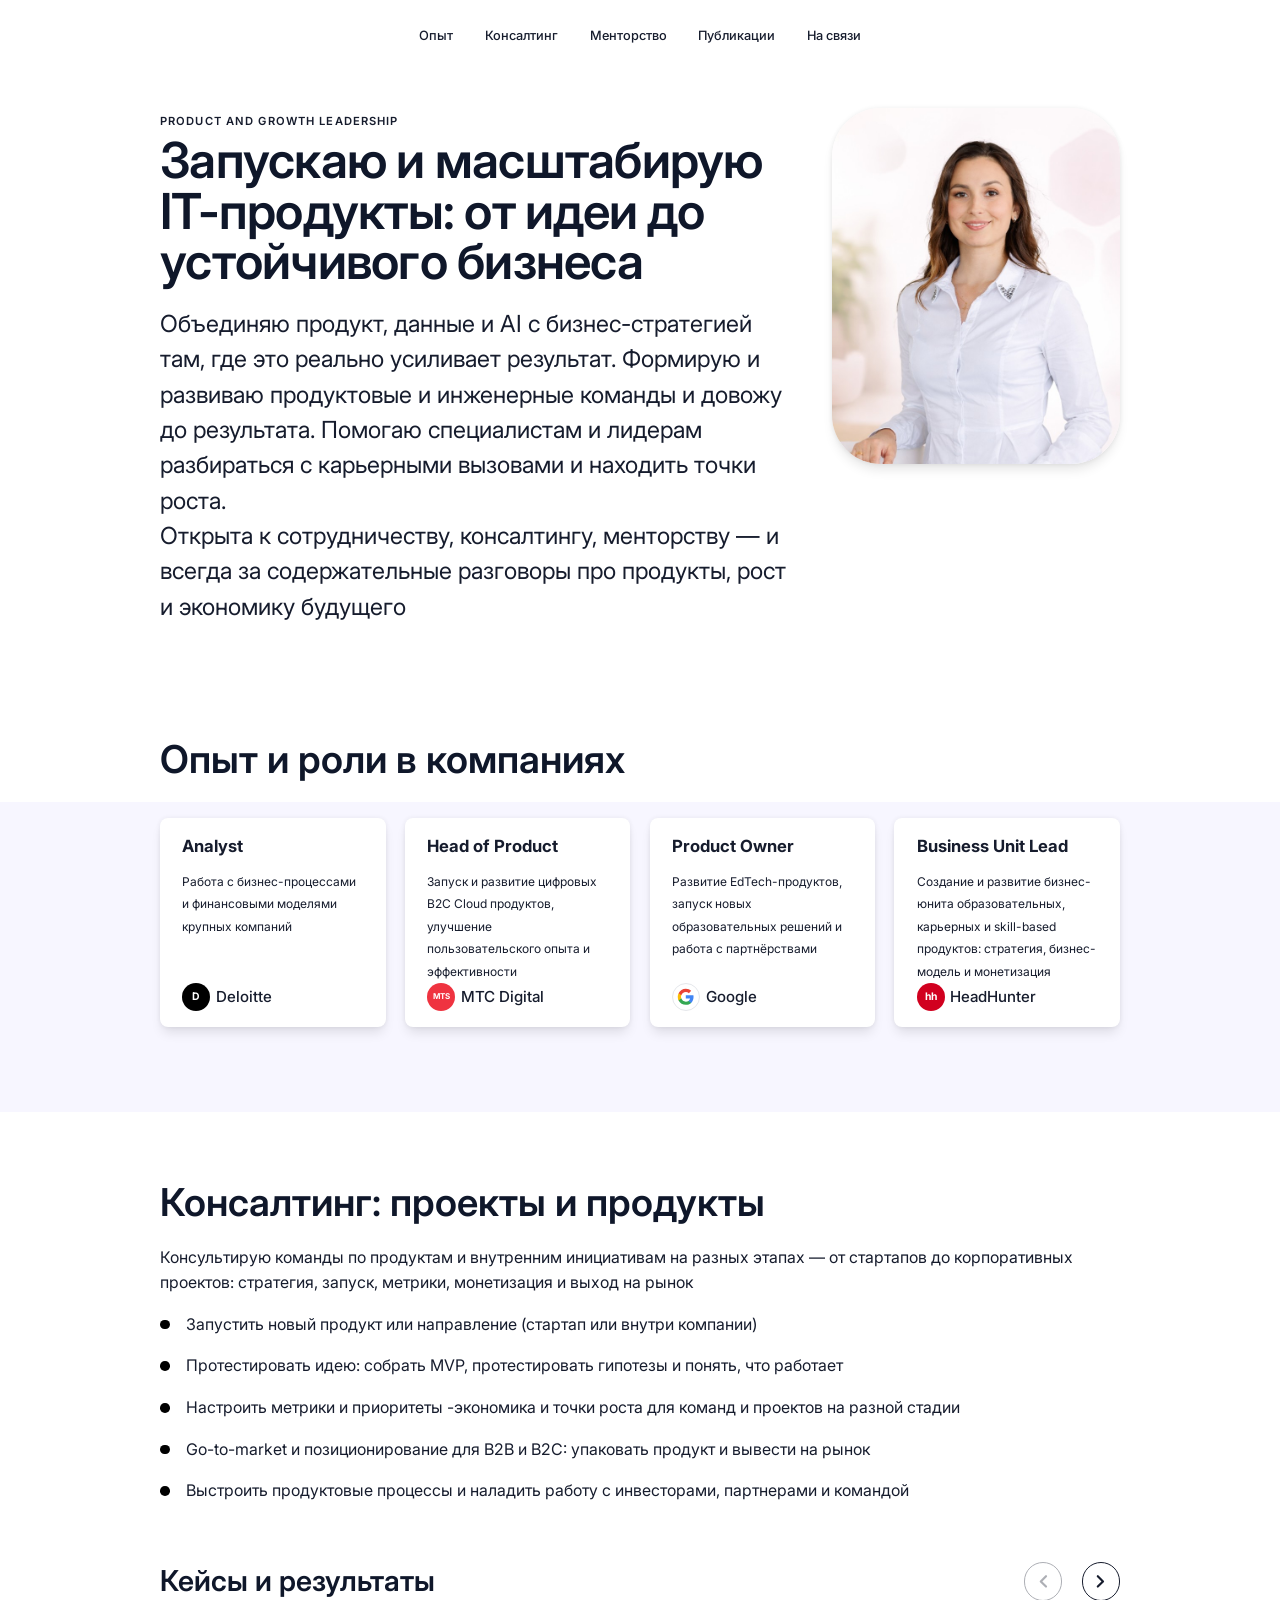
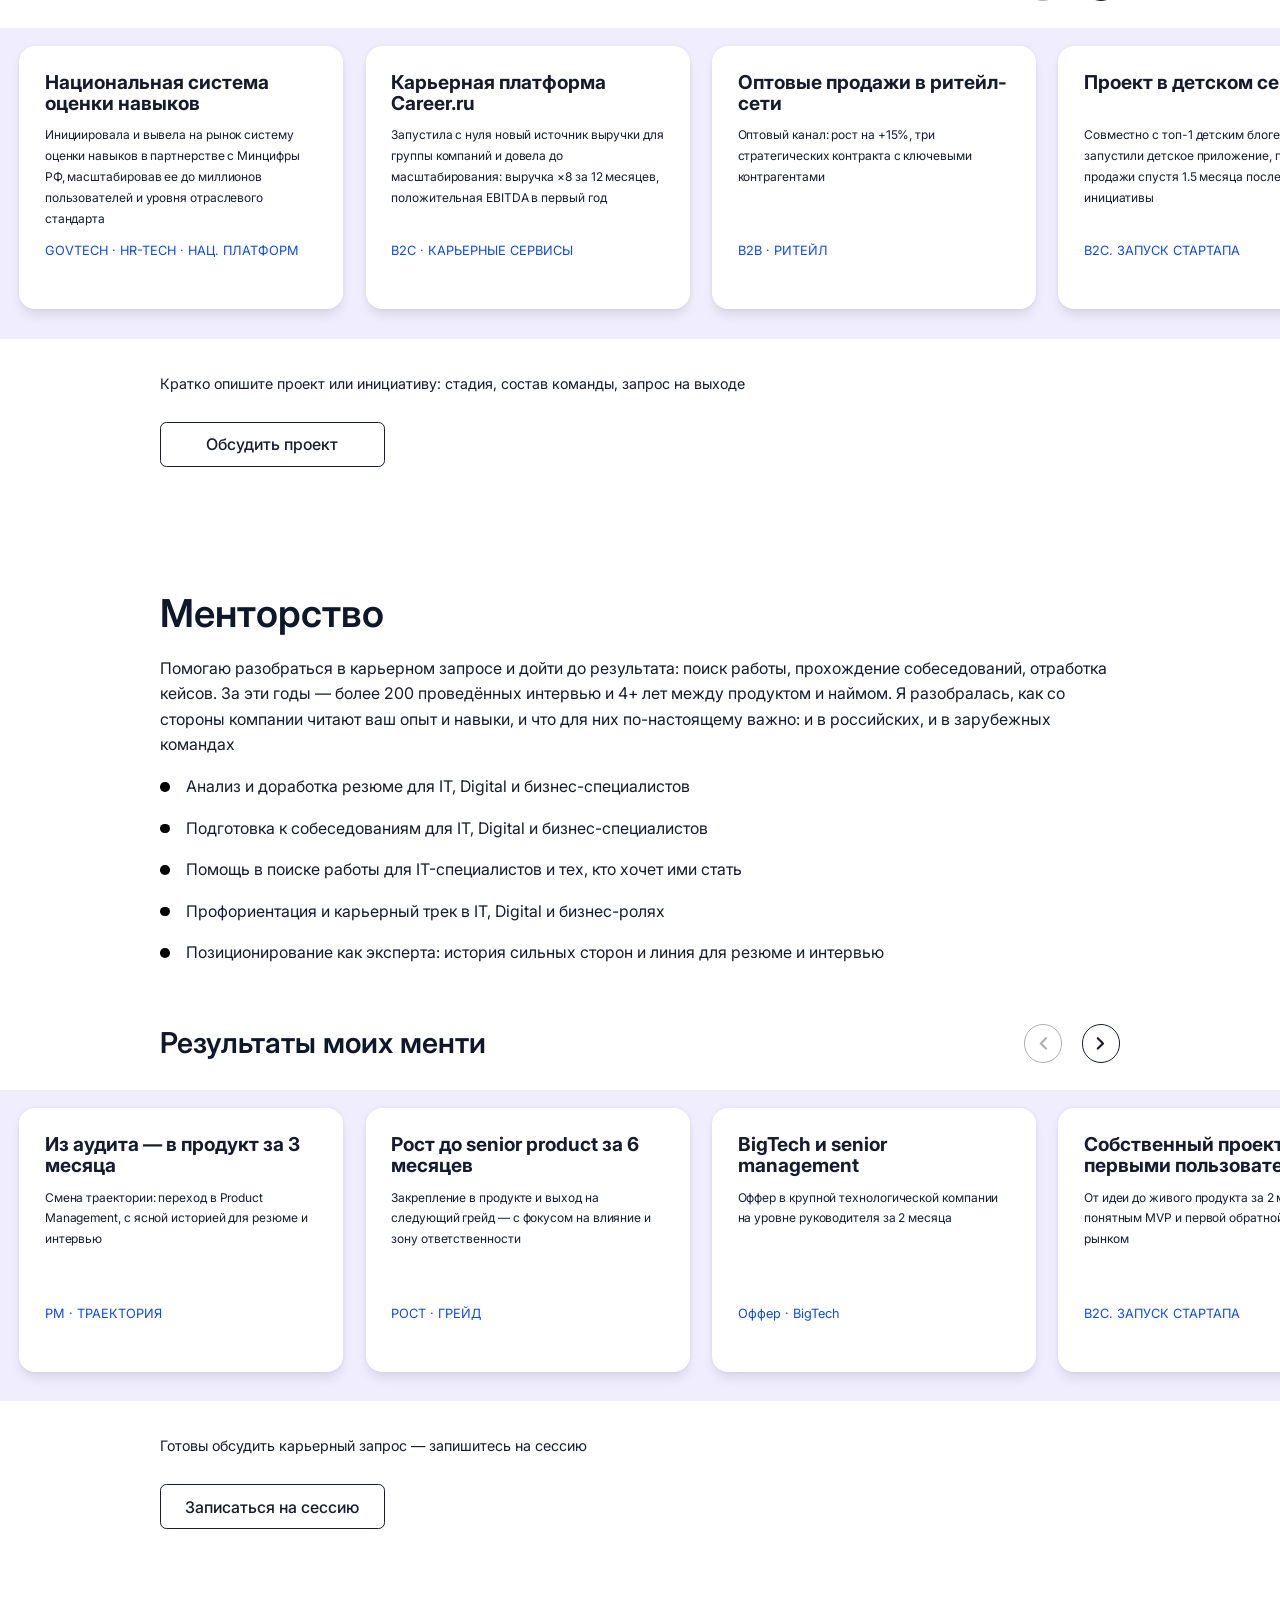
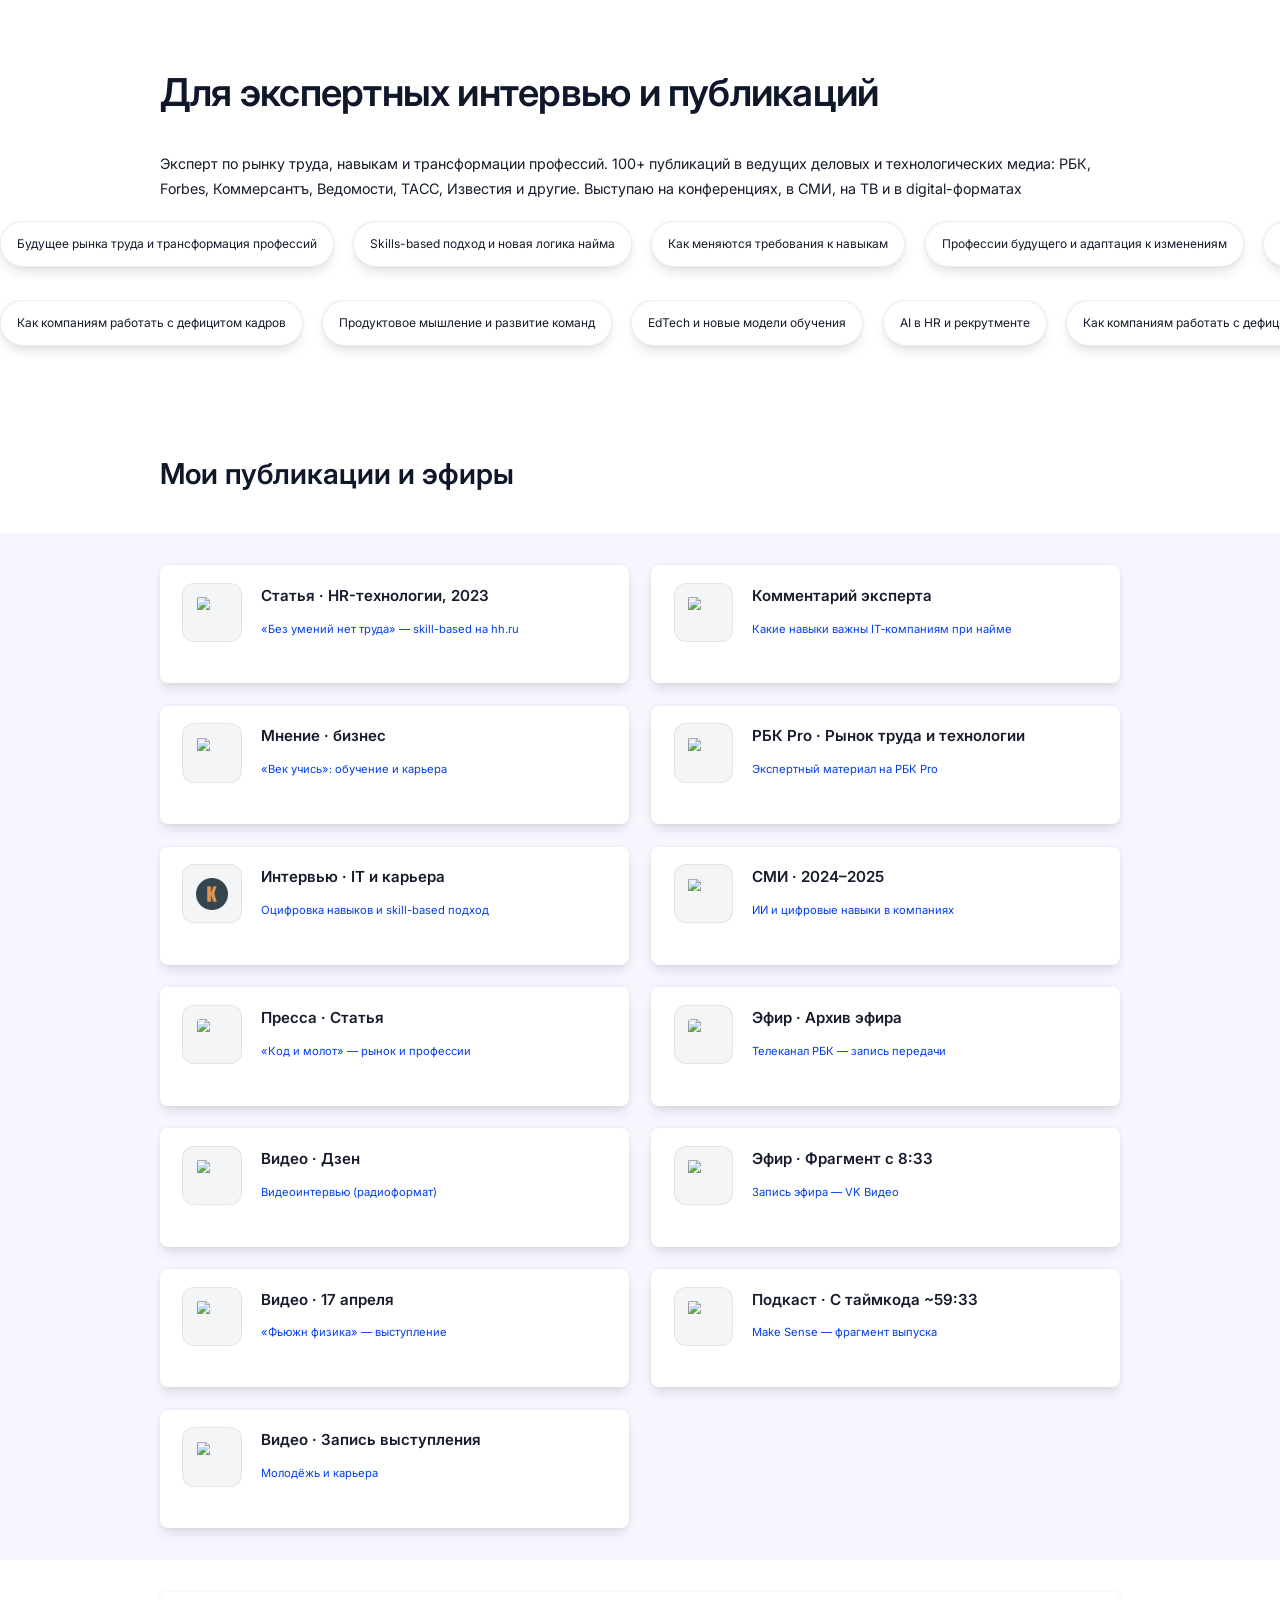
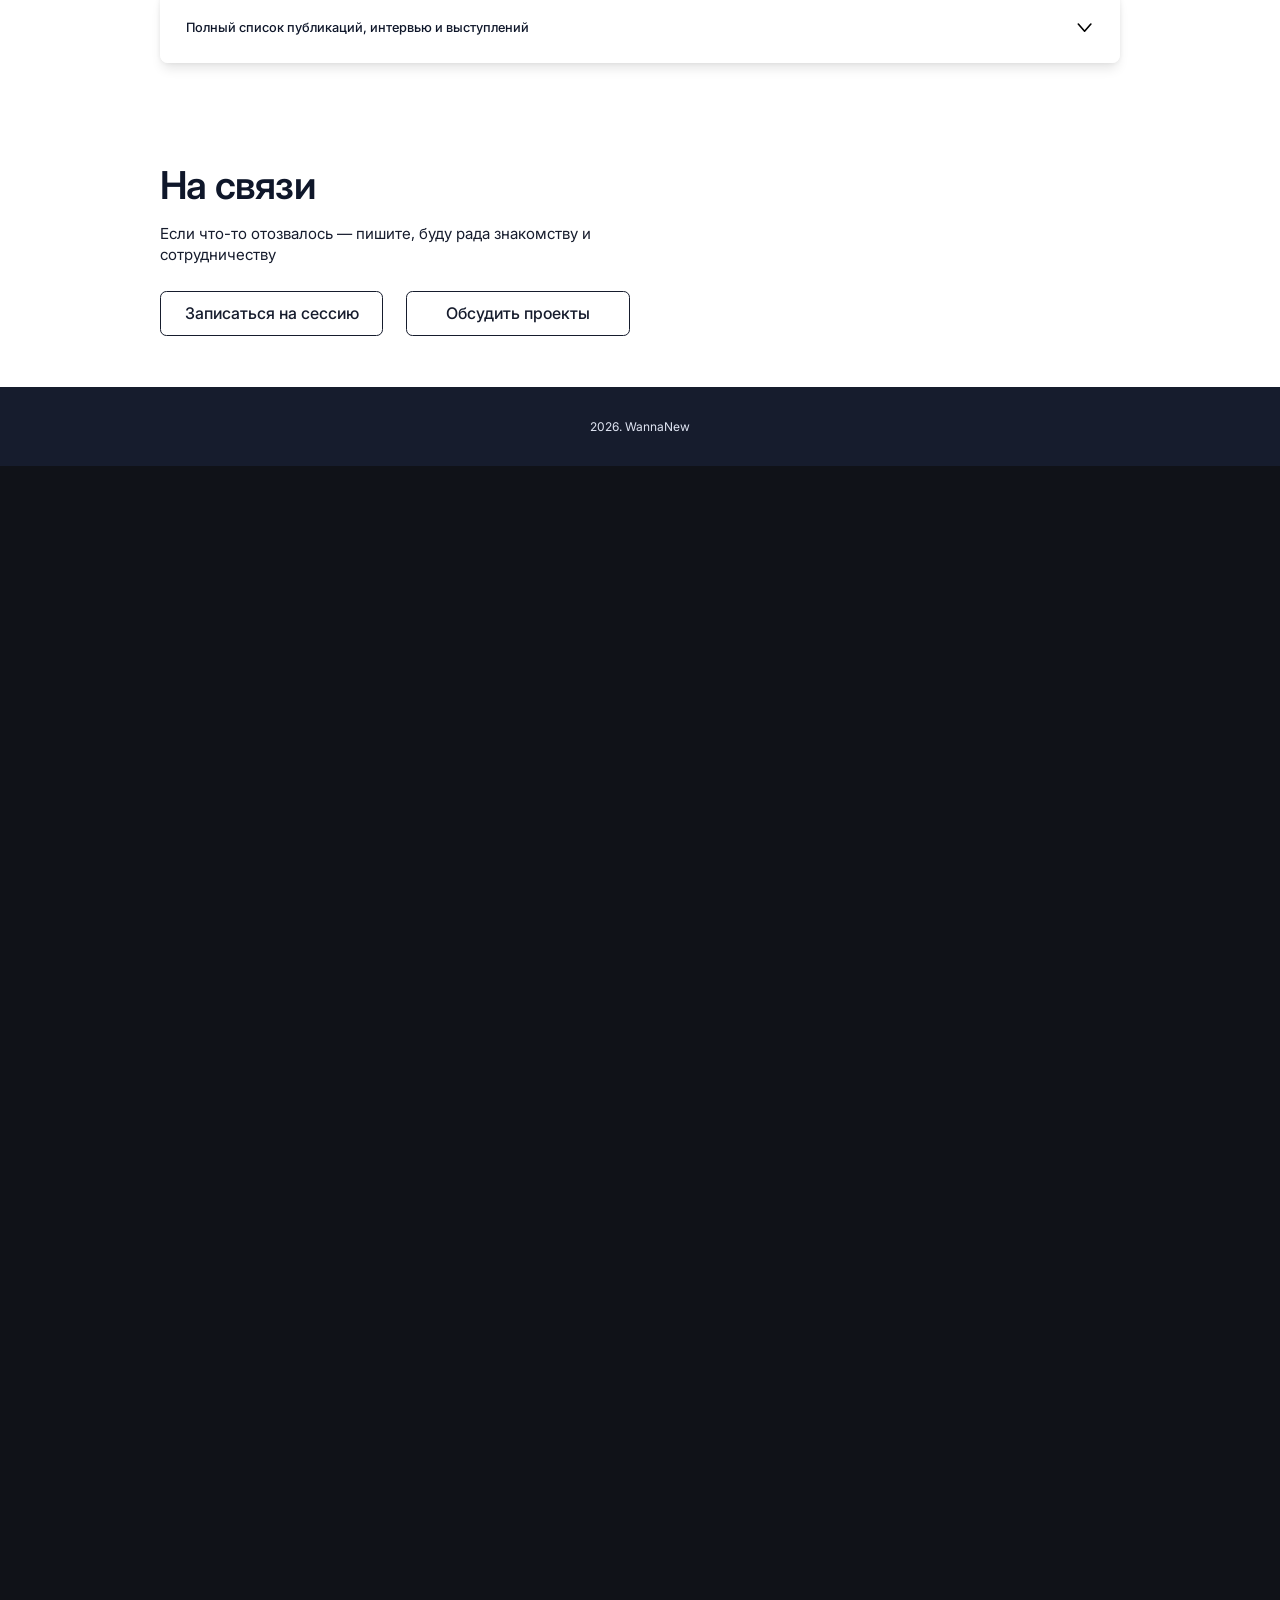
==== index.html @ b09e77a5 "Описание изменений" ====
<!doctype html>
<html lang="ru">
  <head>
    <meta charset="UTF-8" />
    <meta name="viewport" content="width=device-width, initial-scale=1.0" />
    <meta
      name="description"
      content="Марина Дорохова — продукт, консалтинг, менторство. Запуск и масштабирование IT-продуктов, консалтинг команд, менторство в IT и digital."
    />
    <meta name="theme-color" content="#ffffff" />
    <meta name="color-scheme" content="light" />
    <title>Марина Дорохова — продукт, консалтинг, менторство</title>
    <!-- После публикации: раскомментируйте canonical и подставьте домен. -->
    <meta property="og:type" content="website" />
    <meta property="og:locale" content="ru_RU" />
    <meta property="og:title" content="Марина Дорохова — продукт, консалтинг, менторство" />
    <meta
      property="og:description"
      content="Запуск и масштабирование IT-продуктов, консалтинг, менторство. Экспертиза в продуктах, HR-tech и навыках."
    />
    <meta name="twitter:card" content="summary_large_image" />
    <link rel="icon" type="image/svg+xml" href="favicon.svg" />
    <link rel="preconnect" href="https://fonts.googleapis.com" />
    <link rel="preconnect" href="https://fonts.gstatic.com" crossorigin />
    <link
      href="https://fonts.googleapis.com/css2?family=Inter:wght@400;500;600;700&display=swap"
      rel="stylesheet"
    />
    <link rel="stylesheet" href="styles.css?v=31" />
  </head>
  <body>

    <!-- ============ Hero ============ -->
    <section class="hero">
      <div class="hero__container">
        <header class="hero__navbar">
          <button
            type="button"
            class="hero__menu-toggle"
            id="hero-menu-toggle"
            aria-expanded="false"
            aria-controls="hero-menu"
            aria-label="Открыть меню"
          >
            <span class="hero__menu-toggle-bars" aria-hidden="true"></span>
          </button>
          <div class="hero__nav-backdrop" id="hero-nav-backdrop" aria-hidden="true"></div>
          <nav class="hero__links" id="hero-menu" aria-label="Основное меню">
            <a href="#experience">Опыт</a>
            <a href="#consulting">Консалтинг</a>
            <a href="#mentorship">Менторство</a>
            <a href="#publications">Публикации</a>
            <a href="#contact">На связи</a>
          </nav>
        </header>

        <div class="hero__content">
          <div class="hero__left">
            <p class="hero__kicker">PRODUCT AND GROWTH LEADERSHIP</p>
            <h1 class="hero__title">
              Запускаю и масштабирую IT-продукты: от идеи до устойчивого бизнеса
            </h1>
            <p class="hero__description">
              Объединяю продукт, данные и AI с бизнес-стратегией там, где это реально усиливает
              результат. Формирую и развиваю продуктовые и инженерные команды и довожу до
              результата. Помогаю специалистам и лидерам разбираться с карьерными вызовами и
              находить точки роста.
              <br />
              Открыта к сотрудничеству, консалтингу, менторству — и всегда
              за содержательные разговоры про продукты, рост и экономику будущего
            </p>

            <ul class="hero__socials" aria-label="Социальные сети">
              <li><a href="#" aria-label="Discord"><svg viewBox="0 0 24 24" aria-hidden="true"><path d="M18.7 5.4a15.3 15.3 0 0 0-3.8-1.2l-.2.4c1.8.5 2.6 1.2 3.3 1.9a13.2 13.2 0 0 0-4-1.1 15.2 15.2 0 0 0-4 0 13.2 13.2 0 0 0-4 1.1c.7-.7 1.5-1.4 3.3-1.9l-.2-.4c-1.3.2-2.6.6-3.8 1.2C2.8 9.2 2 12.8 2.2 16.3A15.5 15.5 0 0 0 6.8 19l1.1-1.8c-.6-.2-1.2-.6-1.7-1 1.5 1.1 3.2 1.7 5.8 1.7s4.3-.6 5.8-1.7c-.5.4-1.1.8-1.7 1l1.1 1.8a15.5 15.5 0 0 0 4.6-2.7c.3-4.1-.5-7.6-3.1-10.9ZM9.5 14.6c-.9 0-1.6-.9-1.6-2 0-1.2.7-2.1 1.6-2.1.9 0 1.6.9 1.6 2.1 0 1.1-.7 2-1.6 2Zm5 0c-.9 0-1.6-.9-1.6-2 0-1.2.7-2.1 1.6-2.1.9 0 1.6.9 1.6 2.1 0 1.1-.7 2-1.6 2Z"/></svg></a></li>
              <li><a href="#" aria-label="Twitter"><svg viewBox="0 0 24 24" aria-hidden="true"><path d="M19.2 7.3c.7-.4 1.2-1 1.4-1.7-.7.4-1.4.7-2.1.8a3.5 3.5 0 0 0-6 3.2A9.8 9.8 0 0 1 5.4 6a3.5 3.5 0 0 0 1.1 4.7c-.5 0-.9-.2-1.3-.4v.1a3.5 3.5 0 0 0 2.8 3.4c-.3.1-.7.2-1 .2h-.7a3.5 3.5 0 0 0 3.3 2.4A7 7 0 0 1 4.6 18 9.8 9.8 0 0 0 9.9 19.6c6.4 0 10-5.4 9.8-10.3.7-.5 1.2-1.1 1.6-1.8-.6.3-1.3.5-2.1.6Z"/></svg></a></li>
              <li><a href="#" aria-label="Telegram"><svg viewBox="0 0 24 24" aria-hidden="true"><path d="M21 4.7 2.9 11.6c-1.2.5-1.2 1.2-.2 1.5l4.6 1.4 1.8 5.3c.2.6.1.8.8.8.5 0 .7-.2 1-.5l2.3-2.2 4.8 3.6c.9.5 1.5.2 1.7-.8L23 6c.3-1.2-.5-1.8-1.4-1.3ZM8 14.2l10.2-6.4c.5-.3.9-.1.5.2l-8.7 7.8-.3 3.1-1.7-4.7Z"/></svg></a></li>
              <li><a href="#" aria-label="YouTube"><svg viewBox="0 0 24 24" aria-hidden="true"><path d="M22 8.6c-.2-1.1-1-2-2-2.2C18.2 6 12 6 12 6s-6.2 0-8 .4c-1 .2-1.8 1.1-2 2.2C1.6 10.3 1.6 12 1.6 12s0 1.7.4 3.4c.2 1.1 1 2 2 2.2 1.8.4 8 .4 8 .4s6.2 0 8-.4c1-.2 1.8-1.1 2-2.2.4-1.7.4-3.4.4-3.4s0-1.7-.4-3.4ZM9.9 15.2V8.8l5.6 3.2-5.6 3.2Z"/></svg></a></li>
            </ul>
          </div>

          <div class="hero__right">
            <img
              src="hero-photo.jpg"
              alt="Марина Дорохова"
              width="381"
              height="471"
              fetchpriority="high"
            />
          </div>
        </div>
      </div>
    </section>

    <!-- ============ Roles ============ -->
    <section class="roles" id="experience">
      <div class="roles__container">
        <h2 class="roles__title">Опыт и роли в компаниях</h2>
        <div class="roles__cards">
          <article class="role-card">
            <h3 class="role-card__role">Analyst</h3>
            <p class="role-card__desc">Работа с бизнес-процессами и финансовыми моделями крупных компаний</p>
            <div class="role-card__company">
              <span class="role-card__logo role-card__logo--deloitte">D</span>
              <span>Deloitte</span>
            </div>
          </article>

          <article class="role-card">
            <h3 class="role-card__role">Head of Product</h3>
            <p class="role-card__desc">Запуск и развитие цифровых B2C Cloud продуктов, улучшение пользовательского опыта и эффективности</p>
            <div class="role-card__company">
              <span class="role-card__logo role-card__logo--mts">MTS</span>
              <span>МТС Digital</span>
            </div>
          </article>

          <article class="role-card">
            <h3 class="role-card__role">Product Owner</h3>
            <p class="role-card__desc">Развитие EdTech-продуктов, запуск новых образовательных решений и работа с партнёрствами</p>
            <div class="role-card__company">
              <span class="role-card__logo role-card__logo--google" aria-hidden="true">
                <svg
                  class="role-card__logo-google-svg"
                  xmlns="http://www.w3.org/2000/svg"
                  viewBox="0 0 24 24"
                  width="22"
                  height="22"
                  focusable="false"
                >
                  <path
                    fill="#4285F4"
                    d="M22.56 12.25c0-.78-.07-1.53-.2-2.25H12v4.26h5.92c-.26 1.37-1.04 2.53-2.21 3.31v2.77h3.57c2.08-1.92 3.28-4.74 3.28-8.09z"
                  />
                  <path
                    fill="#34A853"
                    d="M12 23c2.97 0 5.46-.98 7.28-2.66l-3.57-2.77c-.98.66-2.23 1.06-3.71 1.06-2.86 0-5.29-1.93-6.16-4.53H2.18v2.84C3.99 20.53 7.7 23 12 23z"
                  />
                  <path
                    fill="#FBBC05"
                    d="M5.84 14.09c-.22-.66-.35-1.36-.35-2.09s.13-1.43.35-2.09V7.07H2.18C1.43 8.55 1 10.22 1 12s.43 3.45 1.18 4.93l2.85-2.22.81-.62z"
                  />
                  <path
                    fill="#EA4335"
                    d="M12 5.38c1.62 0 3.06.56 4.21 1.64l3.15-3.15C17.45 2.09 14.97 1 12 1 7.7 1 3.99 3.47 2.18 7.07l3.66 2.84c.87-2.6 3.3-4.53 6.16-4.53z"
                  />
                </svg>
              </span>
              <span>Google</span>
            </div>
          </article>

          <article class="role-card">
            <h3 class="role-card__role">Business Unit Lead</h3>
            <p class="role-card__desc">Создание и развитие бизнес-юнита образовательных, карьерных и skill-based продуктов: стратегия, бизнес-модель и монетизация</p>
            <div class="role-card__company">
              <span class="role-card__logo role-card__logo--hh">hh</span>
              <span>HeadHunter</span>
            </div>
          </article>
        </div>
      </div>
    </section>

    <!-- ============ Consulting ============ -->
    <section class="consulting" id="consulting">
      <div class="consulting__container">
        <h2 class="consulting__title">Консалтинг: проекты и продукты</h2>
        <p class="consulting__intro">
          Консультирую команды по продуктам и внутренним инициативам на разных этапах — от
          стартапов до корпоративных проектов: стратегия, запуск, метрики, монетизация и выход на рынок
        </p>

        <ul class="consulting__list">
          <li>Запустить новый продукт или направление (стартап или внутри компании)</li>
          <li>Протестировать идею: собрать MVP, протестировать гипотезы и понять, что работает</li>
          <li>Настроить метрики и приоритеты -экономика и точки роста для команд и проектов на разной стадии</li>
          <li>Go-to-market и позиционирование для B2B и B2C: упаковать продукт и вывести на рынок</li>
          <li>Выстроить продуктовые процессы и наладить работу с инвесторами, партнерами и командой</li>
        </ul>

        <div class="consulting__cases-head">
          <h3>Кейсы и результаты</h3>
          <div class="consulting__cases-arrows">
            <button type="button" class="consulting__arrow consulting__arrow--prev" aria-label="Показать предыдущие кейсы">
              <svg class="consulting__arrow-icon" width="24" height="24" viewBox="0 0 24 24" fill="none" aria-hidden="true">
                <path d="M15 6l-6 6 6 6" stroke="currentColor" stroke-width="2.5" stroke-linecap="round" stroke-linejoin="round" />
              </svg>
            </button>
            <button type="button" class="consulting__arrow consulting__arrow--next" aria-label="Показать следующие кейсы">
              <svg class="consulting__arrow-icon" width="24" height="24" viewBox="0 0 24 24" fill="none" aria-hidden="true">
                <path d="M9 6l6 6-6 6" stroke="currentColor" stroke-width="2.5" stroke-linecap="round" stroke-linejoin="round" />
              </svg>
            </button>
          </div>
        </div>
      </div>

      <div class="consulting__cases-wrap">
        <div class="consulting__cases-shell">
          <div class="consulting__cases" id="consulting-cases" aria-label="Карусель кейсов">
            <article class="consulting__card">
              <h4>Национальная система оценки навыков</h4>
              <p>Инициировала и вывела на рынок систему оценки навыков в партнерстве с Минцифры РФ, масштабировав ее до миллионов пользователей и уровня отраслевого стандарта</p>
              <span>GOVTECH · HR-TECH · НАЦ. ПЛАТФОРМ</span>
            </article>
            <article class="consulting__card">
              <h4>Карьерная платформа Career.ru</h4>
              <p>Запустила с нуля новый источник выручки для группы компаний и довела до масштабирования: выручка ×8 за 12 месяцев, положительная EBITDA в первый год</p>
              <span>B2C · КАРЬЕРНЫЕ СЕРВИСЫ</span>
            </article>
            <article class="consulting__card">
              <h4>Оптовые продажи в ритейл-сети</h4>
              <p>Оптовый канал: рост на +15%, три стратегических контракта с ключевыми контрагентами</p>
              <span>B2B · РИТЕЙЛ</span>
            </article>
            <article class="consulting__card">
              <h4>Проект в детском сегменте</h4>
              <p>Совместно с топ-1 детским блогером в СНГ запустили детское приложение, первые продажи спустя 1.5 месяца после запуска инициативы</p>
              <span>B2C. ЗАПУСК СТАРТАПА</span>
            </article>
            <article class="consulting__card">
              <h4>EdTech продукт для предпринимателей»</h4>
              <p>Продуктовые изменения и редизайн: целевая конверсия +15%, активность пользователей +30%</p>
              <span>EDTECH · B2C</span>
            </article>
            <article class="consulting__card">
              <h4>Стартап в FemTech индустрии</h4>
              <p>GTM-консалтинг на рынок США: ~40% рост базы пользователей</p>
              <span>ЗАПУСК СТАРТАПА · GTM</span>
            </article>
            <article class="consulting__card">
              <h4>Облачная платформа хранения</h4>
              <p>Оптимизация архитектуры и процессов: −$0,3 млн операционных затрат, NPS +5%</p>
              <span>B2B · ОБЛАКО / ИНФРАСТРУКТУРА</span>
            </article>
            <article class="consulting__card">
              <h4>Таксономия навыков и мэтчинг</h4>
              <p>Единая навыкоцентричная модель и алгоритмы на джобборде: рост конверсий ключевых сценариев, повышение качества подбора</p>
              <span>HR-TECH · ПЛАТФОРМА</span>
            </article>
          </div>
        </div>
      </div>

      <div class="consulting__container">
        <p class="consulting__lead">Кратко опишите проект или инициативу: стадия, состав команды, запрос на выходе</p>
        <button class="consulting__cta" type="button" id="discuss-project-cta">Обсудить проект</button>
      </div>
    </section>

    <!-- ============ Mentorship ============ -->
    <section class="consulting" id="mentorship">
      <div class="consulting__container">
        <h2 class="consulting__title">Менторство</h2>
        <p class="consulting__intro">
          Помогаю разобраться в карьерном запросе и дойти до результата: поиск работы, прохождение собеседований, отработка кейсов.
          За эти годы — более 200 проведённых интервью и 4+ лет между продуктом и наймом. Я разобралась, как со стороны
          компании читают ваш опыт и навыки, и что для них по-настоящему важно: и в российских, и в зарубежных командах
        </p>

        <ul class="consulting__list">
          <li>Анализ и доработка резюме для IT, Digital и бизнес-специалистов</li>
          <li>Подготовка к собеседованиям для IT, Digital и бизнес-специалистов</li>
          <li>Помощь в поиске работы для IT-специалистов и тех, кто хочет ими стать</li>
          <li>Профориентация и карьерный трек в IT, Digital и бизнес-ролях</li>
          <li>Позиционирование как эксперта: история сильных сторон и линия для резюме и интервью</li>
        </ul>

        <div class="consulting__cases-head">
          <h3>Результаты моих менти</h3>
          <div class="consulting__cases-arrows">
            <button type="button" class="consulting__arrow consulting__arrow--prev" aria-label="Показать предыдущие кейсы">
              <svg class="consulting__arrow-icon" width="24" height="24" viewBox="0 0 24 24" fill="none" aria-hidden="true">
                <path d="M15 6l-6 6 6 6" stroke="currentColor" stroke-width="2.5" stroke-linecap="round" stroke-linejoin="round" />
              </svg>
            </button>
            <button type="button" class="consulting__arrow consulting__arrow--next" aria-label="Показать следующие кейсы">
              <svg class="consulting__arrow-icon" width="24" height="24" viewBox="0 0 24 24" fill="none" aria-hidden="true">
                <path d="M9 6l6 6-6 6" stroke="currentColor" stroke-width="2.5" stroke-linecap="round" stroke-linejoin="round" />
              </svg>
            </button>
          </div>
        </div>
      </div>

      <div class="consulting__cases-wrap">
        <div class="consulting__cases-shell">
          <div class="consulting__cases" id="mentorship-cases" aria-label="Карусель кейсов менторства">
            <article class="consulting__card">
              <h4>Из аудита — в продукт за 3 месяца</h4>
              <p>Смена траектории: переход в Product Management, с ясной историей для резюме и интервью</p>
              <span>PM · ТРАЕКТОРИЯ</span>
            </article>
            <article class="consulting__card">
              <h4>Рост до senior product за 6 месяцев</h4>
              <p>Закрепление в продукте и выход на следующий грейд — с фокусом на влияние и зону ответственности</p>
              <span>РОСТ · ГРЕЙД</span>
            </article>
            <article class="consulting__card">
              <h4>BigTech и senior management</h4>
              <p>Oффер в крупной технологической компании на уровне руководителя за 2 месяца</p>
              <span>Оффер · BigTech</span>
            </article>
            <article class="consulting__card">
              <h4>Собственный проект с первыми пользователями</h4>
              <p>От идеи до живого продукта за 2 месяца — с понятным MVP и первой обратной связью с рынком</p>
              <span>B2C. ЗАПУСК СТАРТАПА</span>
            </article>
            <article class="consulting__card">
              <h4>Инвестиции в проект</h4>
              <p>Подготовка к переговорам и упаковке истории: привлечение инвестиций за пределами локального рынка</p>
              <span>ИНВЕСТИЦИИ · B2C</span>
            </article>
            <article class="consulting__card">
              <h4>В 2.5 раза больше контактов с работодателями</h4>
              <p>После совместной работы — заметный рост откликов и приглашений: резюме и стратегия поиска</p>
              <span>РЕЗЮМЕ · ПРИГЛАШЕНИЯ</span>
            </article>
            <article class="consulting__card">
              <h4>Облачная платформа хранения</h4>
              <p>Оптимизация архитектуры и процессов: −$0,3 млн операционных затрат, NPS +5%</p>
              <span>B2B · ОБЛАКО / ИНФРАСТРУКТУРА</span>
            </article>
            <article class="consulting__card">
              <h4>Поиск работы за 4–8 недель</h4>
              <p>Сокращение длительности поиска за счёт фокуса, приоритетов и отточенной воронки собеседований</p>
              <span>ПОИСК РАБОТЫ · ИНТЕРВЬЮ</span>
            </article>
          </div>
        </div>
      </div>

      <div class="consulting__container">
        <p class="consulting__lead">Готовы обсудить карьерный запрос — запишитесь на сессию</p>
        <button class="consulting__cta" type="button" id="mentorship-booking-cta">Записаться на сессию</button>
      </div>
    </section>

    <!-- ============ Expert topics — marquee ============ -->
    <section class="publications" id="publications" aria-labelledby="publications-heading">
      <div class="publications__container">
        <h2 class="publications__title" id="publications-heading">Для экспертных интервью и публикаций</h2>
        <p class="publications__intro">
          Эксперт по рынку труда, навыкам и трансформации профессий. 100+ публикаций в ведущих деловых и
          технологических медиа: РБК, Forbes, Коммерсантъ, Ведомости, ТАСС, Известия и другие. Выступаю на
          конференциях, в СМИ, на ТВ и в digital-форматах
        </p>
      </div>

      <div class="publications__marquees" aria-label="Темы экспертных выступлений">
        <div class="publications-marquee">
          <div class="publications-marquee__viewport">
            <div class="publications-marquee__track publications-marquee__track--to-right">
              <div class="publications-marquee__group">
                <span class="publications-marquee__pill">Будущее рынка труда и трансформация профессий</span>
                <span class="publications-marquee__pill">Skills-based подход и новая логика найма</span>
                <span class="publications-marquee__pill">Как меняются требования к навыкам</span>
                <span class="publications-marquee__pill">Профессии будущего и адаптация к изменениям</span>
                <span class="publications-marquee__pill">Персонализация карьеры и образования</span>
              </div>
              <div class="publications-marquee__group" aria-hidden="true">
                <span class="publications-marquee__pill">Будущее рынка труда и трансформация профессий</span>
                <span class="publications-marquee__pill">Skills-based подход и новая логика найма</span>
                <span class="publications-marquee__pill">Как меняются требования к навыкам</span>
                <span class="publications-marquee__pill">Профессии будущего и адаптация к изменениям</span>
                <span class="publications-marquee__pill">Персонализация карьеры и образования</span>
              </div>
            </div>
          </div>
        </div>

        <div class="publications-marquee">
          <div class="publications-marquee__viewport">
            <div class="publications-marquee__track publications-marquee__track--to-left">
              <div class="publications-marquee__group">
                <span class="publications-marquee__pill">Как компаниям работать с дефицитом кадров</span>
                <span class="publications-marquee__pill">Продуктовое мышление и развитие команд</span>
                <span class="publications-marquee__pill">EdTech и новые модели обучения</span>
                <span class="publications-marquee__pill">AI в HR и рекрутменте</span>
              </div>
              <div class="publications-marquee__group" aria-hidden="true">
                <span class="publications-marquee__pill">Как компаниям работать с дефицитом кадров</span>
                <span class="publications-marquee__pill">Продуктовое мышление и развитие команд</span>
                <span class="publications-marquee__pill">EdTech и новые модели обучения</span>
                <span class="publications-marquee__pill">AI в HR и рекрутменте</span>
              </div>
            </div>
          </div>
        </div>
      </div>
    </section>

    <!-- ============ Publications grid ============ -->
    <section class="publications-grid" id="publications-grid" aria-labelledby="publications-grid-heading">
      <div class="publications-grid__header">
        <h2 class="publications-grid__title" id="publications-grid-heading">Мои публикации и эфиры</h2>
      </div>

      <div class="publications-grid__bg">
        <div class="publications-grid__rows">
          <div class="pub-row">
            <article class="pub-card">
              <div class="pub-card__icon" aria-hidden="true"><img src="https://www.google.com/s2/favicons?domain=kommersant.ru&sz=128" alt="" width="40" height="40" loading="lazy"></div>
              <div class="pub-card__content">
                <h4 class="pub-card__title">Статья · HR-технологии, 2023</h4>
                <p class="pub-card__link"><a href="https://www.kommersant.ru/doc/6367262" target="_blank" rel="noopener noreferrer">«Без умений нет труда» — skill-based на hh.ru</a></p>
              </div>
            </article>
            <article class="pub-card">
              <div class="pub-card__icon" aria-hidden="true"><img src="https://www.google.com/s2/favicons?domain=forbes.ru&sz=128" alt="" width="40" height="40" loading="lazy"></div>
              <div class="pub-card__content">
                <h4 class="pub-card__title">Комментарий эксперта</h4>
                <p class="pub-card__link"><a href="https://www.forbes.ru/biznes/554235-eksperty-nazvali-osobenno-interesuusie-it-kompanii-navyki-pri-prieme-na-rabotu" target="_blank" rel="noopener noreferrer">Какие навыки важны IT‑компаниям при найме</a></p>
              </div>
            </article>
            <article class="pub-card">
              <div class="pub-card__icon" aria-hidden="true"><img src="https://www.google.com/s2/favicons?domain=vedomosti.ru&sz=128" alt="" width="40" height="40" loading="lazy"></div>
              <div class="pub-card__content">
                <h4 class="pub-card__title">Мнение · бизнес</h4>
                <p class="pub-card__link"><a href="https://www.vedomosti.ru/opinion/columns/2025/08/15/1131732-vek-uchis" target="_blank" rel="noopener noreferrer">«Век учись»: обучение и карьера</a></p>
              </div>
            </article>
          </div>

          <div class="pub-row">
            <article class="pub-card">
              <div class="pub-card__icon" aria-hidden="true"><img src="https://www.google.com/s2/favicons?domain=rbc.ru&sz=128" alt="" width="40" height="40" loading="lazy"></div>
              <div class="pub-card__content">
                <h4 class="pub-card__title">РБК Pro · Рынок труда и технологии</h4>
                <p class="pub-card__link"><a href="https://pro.rbc.ru/demo/6834466a9a7947810a2fffb0" target="_blank" rel="noopener noreferrer">Экспертный материал на РБК Pro</a></p>
              </div>
            </article>
            <article class="pub-card">
              <div class="pub-card__icon" aria-hidden="true"><img src="assets/pub-computerra-icon.png" alt="" width="40" height="40" loading="lazy"></div>
              <div class="pub-card__content">
                <h4 class="pub-card__title">Интервью · IT и карьера</h4>
                <p class="pub-card__link"><a href="https://www.computerra.ru/317550/pokazhi-chto-ty-mozhesh-kak-otsifrovka-navykov-pomozhet-v-poiske-raboty-i-zachem-nuzhen-skill-based-podhod/" target="_blank" rel="noopener noreferrer">Оцифровка навыков и skill-based подход</a></p>
              </div>
            </article>
            <article class="pub-card">
              <div class="pub-card__icon" aria-hidden="true"><img src="https://www.google.com/s2/favicons?domain=incrussia.ru&sz=128" alt="" width="40" height="40" loading="lazy"></div>
              <div class="pub-card__content">
                <h4 class="pub-card__title">СМИ · 2024–2025</h4>
                <p class="pub-card__link"><a href="https://incrussia.ru/news/ii-lichnaya-effektivnost-i-tsifrovye-navyki-chemu-i-kak-uchat-sotrudnikov-v-2024-2025-godah/" target="_blank" rel="noopener noreferrer">ИИ и цифровые навыки в компаниях</a></p>
              </div>
            </article>
          </div>

          <div class="pub-row">
            <article class="pub-card">
              <div class="pub-card__icon" aria-hidden="true"><img src="https://www.google.com/s2/favicons?domain=rg.ru&sz=128" alt="" width="40" height="40" loading="lazy"></div>
              <div class="pub-card__content">
                <h4 class="pub-card__title">Пресса · Статья</h4>
                <p class="pub-card__link"><a href="https://rg.ru/2025/06/24/kod-i-molot.html" target="_blank" rel="noopener noreferrer">«Код и молот» — рынок и профессии</a></p>
              </div>
            </article>
            <article class="pub-card">
              <div class="pub-card__icon" aria-hidden="true"><img src="https://www.google.com/s2/favicons?domain=rbc.ru&sz=128" alt="" width="40" height="40" loading="lazy"></div>
              <div class="pub-card__content">
                <h4 class="pub-card__title">Эфир · Архив эфира</h4>
                <p class="pub-card__link"><a href="https://tv.rbc.ru/archive/chez/685ae24d2ae5969bee5df302" target="_blank" rel="noopener noreferrer">Телеканал РБК — запись передачи</a></p>
              </div>
            </article>
            <article class="pub-card">
              <div class="pub-card__icon" aria-hidden="true"><img src="https://www.google.com/s2/favicons?domain=dzen.ru&sz=128" alt="" width="40" height="40" loading="lazy"></div>
              <div class="pub-card__content">
                <h4 class="pub-card__title">Видео · Дзен</h4>
                <p class="pub-card__link"><a href="https://dzen.ru/video/watch/6495f80243a66c46a820febb" target="_blank" rel="noopener noreferrer">Видеоинтервью (радиоформат)</a></p>
              </div>
            </article>
          </div>

          <div class="pub-row">
            <article class="pub-card">
              <div class="pub-card__icon" aria-hidden="true"><img src="https://www.google.com/s2/favicons?domain=vk.com&sz=128" alt="" width="40" height="40" loading="lazy"></div>
              <div class="pub-card__content">
                <h4 class="pub-card__title">Эфир · Фрагмент с 8:33</h4>
                <p class="pub-card__link"><a href="https://vkvideo.ru/video-614179_456244495" target="_blank" rel="noopener noreferrer">Запись эфира — VK Видео</a></p>
              </div>
            </article>
            <article class="pub-card">
              <div class="pub-card__icon" aria-hidden="true"><img src="https://www.google.com/s2/favicons?domain=vk.com&sz=128" alt="" width="40" height="40" loading="lazy"></div>
              <div class="pub-card__content">
                <h4 class="pub-card__title">Видео · 17 апреля</h4>
                <p class="pub-card__link"><a href="https://vkvideo.ru/video-211642293_456240367" target="_blank" rel="noopener noreferrer">«Фьюжн физика» — выступление</a></p>
              </div>
            </article>
            <article class="pub-card">
              <div class="pub-card__icon" aria-hidden="true"><img src="https://www.google.com/s2/favicons?domain=youtube.com&sz=128" alt="" width="40" height="40" loading="lazy"></div>
              <div class="pub-card__content">
                <h4 class="pub-card__title">Подкаст · С таймкода ~59:33</h4>
                <p class="pub-card__link"><a href="https://youtu.be/iP7KIt8fPpE?t=3573" target="_blank" rel="noopener noreferrer">Make Sense — фрагмент выпуска</a></p>
              </div>
            </article>
          </div>

          <div class="pub-row">
            <article class="pub-card">
              <div class="pub-card__icon" aria-hidden="true"><img src="https://www.google.com/s2/favicons?domain=youtube.com&sz=128" alt="" width="40" height="40" loading="lazy"></div>
              <div class="pub-card__content">
                <h4 class="pub-card__title">Видео · Запись выступления</h4>
                <p class="pub-card__link"><a href="https://youtu.be/wwAJISPyzFw" target="_blank" rel="noopener noreferrer">Молодёжь и карьера</a></p>
              </div>
            </article>
          </div>
        </div>
      </div>

      <div class="publications-grid__footer">
        <div class="faq-accordion" data-faq-accordion>
          <button
            class="faq-toggle"
            type="button"
            id="publications-faq-toggle"
            aria-expanded="false"
            aria-controls="publications-faq-panel"
          >
            Полный список публикаций, интервью и выступлений
            <svg class="faq-toggle__chev" width="24" height="24" viewBox="0 0 24 24" fill="none" aria-hidden="true">
              <path d="M4.125 7.5L12 16.5L19.875 7.5" stroke="currentColor" stroke-width="2" stroke-linecap="round" stroke-linejoin="round"></path>
            </svg>
          </button>

          <div
            class="faq-accordion__body"
            id="publications-faq-panel"
            role="region"
            aria-labelledby="publications-faq-toggle"
            aria-hidden="true"
            inert
          >
            <div class="faq-accordion__inner">
              <ul class="faq-list">
          <li><a href="https://vc.ru/hr/603784-navyki-na-hh-ru-kak-metodologiya-i-algoritmy-sdelali-iz-nih-brilliant" target="_blank" rel="noopener noreferrer">vc.ru — навыки на hh.ru, методология и алгоритмы</a></li>
          <li><a href="https://hh.ru/article/31289" target="_blank" rel="noopener noreferrer">hh.ru — статья 31289</a></li>
          <li><a href="https://theoryandpractice.ru/posts/20297-kak-menyayutsya-trebovaniya-k-navykam-na-rynke-truda-segodnya" target="_blank" rel="noopener noreferrer">Theory and Practice — требования к навыкам на рынке труда</a></li>
          <li><a href="https://www.rbc.ru/life/news/634489019a79475f6c14bbc0" target="_blank" rel="noopener noreferrer">РБК Life</a></li>
          <li><a href="https://www.cnews.ru/news/line/2023-02-20_soiskateli_na_headhunter_smogut" target="_blank" rel="noopener noreferrer">CNews — соискатели на HeadHunter</a></li>
          <li><a href="https://vc.ru/headhunter/731320-kak-podtverdit-navyk-na-hh-ru-i-pribavit-ochkov-k-rezyume" target="_blank" rel="noopener noreferrer">vc.ru — подтвердить навык на hh.ru</a></li>
          <li><a href="https://hh.ru/article/31659" target="_blank" rel="noopener noreferrer">hh.ru — статья 31659</a></li>
          <li><a href="https://www.vedomosti.ru/management/articles/2023/07/05/983741-v-usloviyah-defitsita-kadrov-kompanii-stali-vnedryat-tsifrovie-sistemi" target="_blank" rel="noopener noreferrer">Ведомости — цифровые системы при дефиците кадров</a></li>
          <li><a href="https://www.comnews.ru/content/227380/2023-07-12/2023-w28/rossiyane-stali-aktivnee-podtverzhdat-navyki-pri-trudoustroystve" target="_blank" rel="noopener noreferrer">ComNews — подтверждение навыков при трудоустройстве</a></li>
          <li><a href="https://www.cnews.ru/news/line/2023-08-11_headhunter_zapustil_kalkulyator" target="_blank" rel="noopener noreferrer">CNews — калькулятор HeadHunter</a></li>
          <li><a href="https://hightech.fm/2023/08/11/it-calc" target="_blank" rel="noopener noreferrer">HighTech FM — IT-калькулятор</a></li>
          <li><a href="https://rb.ru/news/hhru-calculate/" target="_blank" rel="noopener noreferrer">РБ — калькулятор hh.ru</a></li>
          <li><a href="https://incrussia.ru/news/headhunter-kalkulyator-navykov/" target="_blank" rel="noopener noreferrer">Inc. Russia — калькулятор навыков</a></li>
          <li><a href="https://www.tadviser.ru/a/750477" target="_blank" rel="noopener noreferrer">TAdviser</a></li>
          <li><a href="https://www.sravni.ru/novost/2023/8/11/uznat-svoyu-stoimost-na-rynke-truda-headhunter-zapustil-kalkulyator-dlya-it-speczialistov/" target="_blank" rel="noopener noreferrer">Сравни.ру — калькулятор для IT</a></li>
          <li><a href="https://skillbox.ru/media/education/zapushchen-kalkulyator-itnavykov-on-otsenivaet-ikh-stoimost-na-rynke-truda/" target="_blank" rel="noopener noreferrer">Skillbox — калькулятор IT-навыков</a></li>
          <li><a href="https://itspeaker.ru/news/headhunter-zapustil-kalkulyator-navykov/" target="_blank" rel="noopener noreferrer">IT Speaker — калькулятор навыков</a></li>
          <li><a href="https://www.rbc.ru/society/06/09/2023/64f769509a79475f107469f1" target="_blank" rel="noopener noreferrer">РБК — общество</a></li>
          <li><a href="https://lenta.ru/articles/2023/09/20/navyki/" target="_blank" rel="noopener noreferrer">Lenta.ru — навыки</a></li>
          <li><a href="https://thehrd.ru/articles/skill-based-korporativnoe-lego-ishite-talanty-vnutri/" target="_blank" rel="noopener noreferrer">The HRD — skill-based, корпоративное LEGO</a></li>
          <li><a href="https://tass.ru/ekonomika/19032531" target="_blank" rel="noopener noreferrer">ТАСС — экономика</a></li>
          <li><a href="https://www.setters.media/article/budushchee-raboty-9-trendov-kotorye-opredelyat-nashu-professionalnuyu-zhizn" target="_blank" rel="noopener noreferrer">Setters — 9 трендов будущего работы</a></li>
          <li><a href="https://www.vedomosti.ru/management/articles/2023/10/18/1001147-rossiiskie-rabotniki-nazvali-glavnimi-trendami-neprerivnoe-obuchenie-i-gibridnii-format-raboti" target="_blank" rel="noopener noreferrer">Ведомости — непрерывное обучение и гибрид</a></li>
          <li><a href="https://www.cnews.ru/news/line/2023-11-03_hhru_i_skyeng_razrabotali_dlya" target="_blank" rel="noopener noreferrer">CNews — hh.ru и Skyeng</a></li>
          <li><a href="https://hh.ru/article/32040" target="_blank" rel="noopener noreferrer">hh.ru — статья 32040</a></li>
          <li><a href="https://www.kommersant.ru/doc/6367262" target="_blank" rel="noopener noreferrer">Коммерсантъ — «Без умений нет труда» (skill-based)</a></li>
          <li><a href="https://www.ng.ru/economics/2024-02-14/1_8947_students.html" target="_blank" rel="noopener noreferrer">НГ — студенты и экономика</a></li>
          <li><a href="https://tass.ru/obschestvo/20043311" target="_blank" rel="noopener noreferrer">ТАСС — общество</a></li>
          <li><a href="https://thehrd.ru/news/logistike-nuzhny-mnogozadachnye-i-kommunikabelnye-sotrudniki/" target="_blank" rel="noopener noreferrer">The HRD — логистика и сотрудники</a></li>
          <li><a href="https://www.ng.ru/economics/2024-04-07/1_8988_employee.html" target="_blank" rel="noopener noreferrer">НГ — сотрудники</a></li>
          <li><a href="https://rg.ru/2024/05/15/roditeli-rasskazali-chemu-dolzhna-uchit-shkola-krome-osnovnyh-predmetov.html" target="_blank" rel="noopener noreferrer">РГ — школа и предметы</a></li>
          <li><a href="https://iz.ru/1697593/2024-05-17/ekspert-nazvala-krasnye-flagi-v-opisanii-vakansii" target="_blank" rel="noopener noreferrer">Известия — красные флаги в вакансии</a></li>
          <li><a href="https://www.ng.ru/economics/2024-05-22/1_9013_illusion.html" target="_blank" rel="noopener noreferrer">НГ — иллюзии</a></li>
          <li><a href="https://rb.ru/news/top-6-resume/" target="_blank" rel="noopener noreferrer">РБ — топ резюме</a></li>
          <li><a href="https://pro.rbc.ru/demo/665d68689a79471db1c0a7b9" target="_blank" rel="noopener noreferrer">РБК Pro (demo)</a></li>
          <li><a href="https://www.rbc.ru/economics/08/07/2024/66867ae99a7947943d88dfb3" target="_blank" rel="noopener noreferrer">РБК — экономика</a></li>
          <li><a href="https://www.ntv.ru/novosti/2835695/" target="_blank" rel="noopener noreferrer">НТВ</a></li>
          <li><a href="https://lenta.ru/articles/2024/07/16/skills/" target="_blank" rel="noopener noreferrer">Lenta.ru — skills</a></li>
          <li><a href="https://blog.skillfactory.ru/upravlenie-it-produktom-kak-ustroeno-i-kto-v-etom-uchastvuet/" target="_blank" rel="noopener noreferrer">Skillfactory — управление IT-продуктом</a></li>
          <li><a href="https://www.forbes.ru/forbeslife/517073-analitiki-nazvali-srednij-period-okupaemosti-vyshego-obrazovania" target="_blank" rel="noopener noreferrer">Forbes Life — окупаемость высшего образования</a></li>
          <li><a href="https://iz.ru/1729533/denis-gritcenko/professiia-rekruter-ii-otcenit-lichnye-kachestva-pretendentov-na-vakansiiu" target="_blank" rel="noopener noreferrer">Известия — рекрутер и ИИ</a></li>
          <li><a href="https://tass.ru/ekonomika/21433683" target="_blank" rel="noopener noreferrer">ТАСС — экономика</a></li>
          <li><a href="https://rg.ru/2024/08/06/reg-skfo/dlia-raskrutki-brendov-rabotodateli-stali-otkryvat-vakansii-magov-i-charodeev.html" target="_blank" rel="noopener noreferrer">РГ — вакансии «магов»</a></li>
          <li><a href="https://hh.ru/article/33108" target="_blank" rel="noopener noreferrer">hh.ru — статья 33108</a></li>
          <li><a href="https://www.kommersant.ru/doc/7146946" target="_blank" rel="noopener noreferrer">Коммерсантъ — 7146946</a></li>
          <li><a href="https://www.kommersant.ru/doc/7183750" target="_blank" rel="noopener noreferrer">Коммерсантъ — 7183750</a></li>
          <li><a href="https://trends.rbc.ru/trends/education/66fb9fea9a7947b596489784" target="_blank" rel="noopener noreferrer">РБК Trends — образование</a></li>
          <li><a href="https://www.kommersant.ru/doc/7283626" target="_blank" rel="noopener noreferrer">Коммерсантъ — 7283626</a></li>
          <li><a href="https://pro.rbc.ru/demo/67ea99da9a7947086b67ab55" target="_blank" rel="noopener noreferrer">РБК Pro (demo)</a></li>
          <li><a href="https://tass.ru/obschestvo/23743393" target="_blank" rel="noopener noreferrer">ТАСС — общество</a></li>
          <li><a href="https://www.comnews.ru/content/239007/2025-04-25/2025-w17/1010/it-kompanii-stali-iskat-sotrudnikov-skilam" target="_blank" rel="noopener noreferrer">ComNews — IT-компании и скиллы</a></li>
          <li><a href="https://www.kp.ru/daily/27699/5087999/" target="_blank" rel="noopener noreferrer">КП</a></li>
          <li><a href="https://www.computerra.ru/315212/kursy-vmesto-vuza-realnyj-put-v-it-ili-illyuziya/" target="_blank" rel="noopener noreferrer">Computerra — курсы вместо вуза</a></li>
          <li><a href="https://pro.rbc.ru/demo/6834466a9a7947810a2fffb0" target="_blank" rel="noopener noreferrer">РБК Pro (demo)</a></li>
          <li><a href="https://www.kommersant.ru/doc/7775359" target="_blank" rel="noopener noreferrer">Коммерсантъ — 7775359</a></li>
          <li><a href="https://pro.rbc.ru/demo/684051459a79470d5d83405a" target="_blank" rel="noopener noreferrer">РБК Pro (demo)</a></li>
          <li><a href="https://rg.ru/2025/06/24/kod-i-molot.html" target="_blank" rel="noopener noreferrer">РГ — «Код и молот»</a></li>
          <li><a href="https://www.computerra.ru/317550/pokazhi-chto-ty-mozhesh-kak-otsifrovka-navykov-pomozhet-v-poiske-raboty-i-zachem-nuzhen-skill-based-podhod/" target="_blank" rel="noopener noreferrer">Computerra — skill-based и оцифровка навыков</a></li>
          <li><a href="https://www.kommersant.ru/doc/7850952" target="_blank" rel="noopener noreferrer">Коммерсантъ — 7850952</a></li>
          <li><a href="https://www.mskagency.ru/materials/3489397" target="_blank" rel="noopener noreferrer">Агентство городских новостей Москвы</a></li>
          <li><a href="https://www.cnews.ru/news/line/2025-07-14_arenadata_i_hhru_zaklyuchili_soglashenie" target="_blank" rel="noopener noreferrer">CNews — Arenadata и hh.ru</a></li>
          <li><a href="https://cnews.ru/news/line/2025-07-14_c_vozglavil_rejting_samyh" target="_blank" rel="noopener noreferrer">CNews — рейтинг</a></li>
          <li><a href="https://incrussia.ru/news/ii-lichnaya-effektivnost-i-tsifrovye-navyki-chemu-i-kak-uchat-sotrudnikov-v-2024-2025-godah/" target="_blank" rel="noopener noreferrer">Inc. Russia — ИИ и цифровые навыки</a></li>
          <li><a href="https://www.kommersant.ru/doc/7890651" target="_blank" rel="noopener noreferrer">Коммерсантъ — 7890651</a></li>
          <li><a href="https://rg.ru/2025/07/18/rossijskie-it-specialisty-stali-chashche-prohodit-testy-i-zameriat-svoi-znaniia.html" target="_blank" rel="noopener noreferrer">РГ — IT и тесты</a></li>
          <li><a href="https://tass.ru/ekonomika/24583331" target="_blank" rel="noopener noreferrer">ТАСС — экономика</a></li>
          <li><a href="https://www.kp.ru/online/news/6494770/" target="_blank" rel="noopener noreferrer">КП</a></li>
          <li><a href="https://www.gazeta.ru/social/news/2025/08/13/26481668.shtml" target="_blank" rel="noopener noreferrer">Газета.ru</a></li>
          <li><a href="https://www.vedomosti.ru/opinion/columns/2025/08/15/1131732-vek-uchis" target="_blank" rel="noopener noreferrer">Ведомости — колонка «Век учись»</a></li>
          <li><a href="https://incrussia.ru/news/konkurentsiya-na-rossijskom-it-rynke-vyrosla-v-2025-godu-vdvoe/" target="_blank" rel="noopener noreferrer">Inc. Russia — конкуренция на IT-рынке</a></li>
          <li><a href="https://secretmag.ru/technologies/poimat-vaib-koding-lishatsya-li-rossiiskie-programmisty-raboty-iz-za-chatgpt-5.htm" target="_blank" rel="noopener noreferrer">Secret Mag — ChatGPT и программисты</a></li>
          <li><a href="https://pro.rbc.ru/demo/68a855489a7947e50e5405f1" target="_blank" rel="noopener noreferrer">РБК Pro (demo)</a></li>
          <li><a href="https://www.vedomosti.ru/partner/articles/2025/08/28/1134424-uchitsya-prigoditsya" target="_blank" rel="noopener noreferrer">Ведомости — партнёрский материал</a></li>
          <li><a href="https://tass.ru/obschestvo/25067565" target="_blank" rel="noopener noreferrer">ТАСС — общество</a></li>
          <li><a href="https://tass.ru/obschestvo/25118943" target="_blank" rel="noopener noreferrer">ТАСС — общество</a></li>
          <li><a href="https://aif.ru/money/business/zapros-na-kachestva-chemu-nuzhno-nauchitsya-aytishniku-chtoby-nayti-rabotu" target="_blank" rel="noopener noreferrer">АиФ</a></li>
          <li><a href="https://www.cnews.ru/news/line/2025-09-24_navykiza_kotorye_platyat" target="_blank" rel="noopener noreferrer">CNews — навыки, за которые платят</a></li>
          <li><a href="https://www.novostiitkanala.ru/news/detail.php?ID=191152" target="_blank" rel="noopener noreferrer">Новости ИТ-канала</a></li>
          <li><a href="https://www.cnews.ru/news/line/2025-10-10_novye_skvoznye_navyki_ot" target="_blank" rel="noopener noreferrer">CNews — сквозные навыки</a></li>
          <li><a href="https://tass.ru/obschestvo/25324833" target="_blank" rel="noopener noreferrer">ТАСС — общество</a></li>
          <li><a href="https://www.cnews.ru/news/line/2025-10-13_kto_chashche_ispytyvaet_na_prochnost" target="_blank" rel="noopener noreferrer">CNews — испытания на прочность</a></li>
          <li><a href="https://www.gazeta.ru/business/news/2025/10/16/26962538.shtml" target="_blank" rel="noopener noreferrer">Газета.ru — бизнес</a></li>
          <li><a href="https://cnews.ru/news/line/2025-10-15_issledovanie_hhru_23_top-menedzherov" target="_blank" rel="noopener noreferrer">CNews — исследование hh.ru, топ-менеджеры</a></li>
          <li><a href="https://lenta.ru/news/2025/10/27/rabotodateli-v-rossii-stali-chasche-vkladyvatsya-v-sotrudnikov/" target="_blank" rel="noopener noreferrer">Lenta.ru</a></li>
          <li><a href="https://incrussia.ru/news/issledovanie-hh-ru-kakie-navyki-rossiyane-budut-razvivat-v-2026-godu/" target="_blank" rel="noopener noreferrer">Inc. Russia — навыки в 2026</a></li>
          <li><a href="https://iz.ru/1993948/milana-gadzhieva/oslabit-nekhvatku-defitcit-kadrov-v-rossii-poshel-na-spad" target="_blank" rel="noopener noreferrer">Известия — дефицит кадров</a></li>
          <li><a href="https://www.cnews.ru/news/line/2025-11-21_tsifrovaya_revolyutsiya_navyki" target="_blank" rel="noopener noreferrer">CNews — цифровая революция навыков</a></li>
          <li><a href="https://spbvedomosti.ru/news/country_and_world/dobavit-intellekta-kak-neyroseti-menyayut-situatsiyu-v-sfere-zanyatosti/" target="_blank" rel="noopener noreferrer">СПб Ведомости — нейросети и занятость</a></li>
          <li><a href="https://riamo.ru/news/obschestvo/beshenaja-konkurentsija-i-nizkaja-zarplata-na-chto-mogut-rasschityvat-psihologi-v-rf/" target="_blank" rel="noopener noreferrer">РИАМО</a></li>
          <li><a href="https://www.cnews.ru/news/line/2025-11-27_headhunter_obnovil_testy_po_it-navykam" target="_blank" rel="noopener noreferrer">CNews — тесты IT-навыков HeadHunter</a></li>
          <li><a href="https://rg.ru/2025/12/05/it-specialisty-nachali-aktivnee-razvivat-navyki-kommunikacii.html" target="_blank" rel="noopener noreferrer">РГ — навыки коммуникации</a></li>
          <li><a href="https://lenta.ru/news/2025/12/11/rabotodateli-nazvali-samye-vostrebovannye-navyki-u-sotrudnikov/" target="_blank" rel="noopener noreferrer">Lenta.ru — востребованные навыки</a></li>
          <li><a href="https://www.computerra.ru/331898/hh-ru-uproshhaet-dobavlenie-sertifikatov-1s-v-rezyume/" target="_blank" rel="noopener noreferrer">Computerra — сертификаты 1С в резюме</a></li>
          <li><a href="https://rg.ru/2025/12/26/rossiiane-nazvali-glavnye-ozhidaniia-ot-rabotodatelej-dlia-razvitiia-karery.html" target="_blank" rel="noopener noreferrer">РГ — ожидания от работодателя</a></li>
          <li><a href="https://www.forbes.ru/biznes/554235-eksperty-nazvali-osobenno-interesuusie-it-kompanii-navyki-pri-prieme-na-rabotu" target="_blank" rel="noopener noreferrer">Forbes — IT-навыки при приёме</a></li>
          <li><a href="https://secrets.tbank.ru/blogi-kompanij/kak-izdatelstvo-mif-zakryvaet-vakansii/" target="_blank" rel="noopener noreferrer">T-Bank Secrets — МИФ и вакансии</a></li>
          <li><a href="https://cdn.национальныепроекты.рф/upload/iblock/990/fwey4fed8nc0zg9g2658k60ibzjmumlt.pdf" target="_blank" rel="noopener noreferrer">PDF — национальные проекты</a></li>
          <li><a href="https://www.gazeta.ru/social/news/2026/01/28/27721063.shtml" target="_blank" rel="noopener noreferrer">Газета.ru</a></li>
          <li><a href="https://iz.ru/2031224/2026-01-30/bolshinstvo-soiskatelei-v-rossii-schitaiut-testovye-zadaniia-normoi-pri-naime" target="_blank" rel="noopener noreferrer">Известия — тестовые задания при найме</a></li>
          <li><a href="https://www.gazeta.ru/business/news/2026/02/25/27930331.shtml" target="_blank" rel="noopener noreferrer">Газета.ru — бизнес</a></li>
          <li class="pub-group-label">Эфиры и интервью (видеозаписи)</li>
          <li><a href="https://dzen.ru/video/watch/6495f80243a66c46a820febb" target="_blank" rel="noopener noreferrer">Дзен — видео (радио)</a></li>
          <li><a href="https://vkvideo.ru/video-614179_456244495" target="_blank" rel="noopener noreferrer">VK Видео — эфир (с 8:33)</a></li>
          <li><a href="https://vkvideo.ru/video-211642293_456240367" target="_blank" rel="noopener noreferrer">VK Видео — «Фьюжн физика», 17.04</a></li>
          <li><a href="https://youtu.be/wwAJISPyzFw" target="_blank" rel="noopener noreferrer">YouTube — молодёжь</a></li>
          <li><a href="https://youtu.be/iP7KIt8fPpE?t=3573" target="_blank" rel="noopener noreferrer">YouTube — Make Sense (с 59:33)</a></li>
          <li><a href="https://tv.rbc.ru/archive/chez/685ae24d2ae5969bee5df302" target="_blank" rel="noopener noreferrer">Телеканал РБК — архив передачи</a></li>
              </ul>
            </div>
          </div>
        </div>
      </div>
    </section>

    <section class="contact" id="contact" aria-labelledby="contact-heading">
      <div class="contact__container">
        <div class="contact__intro">
          <h2 class="contact__title" id="contact-heading">На связи</h2>
          <p class="contact__lead">
            Если что-то отозвалось — пишите, буду рада знакомству и сотрудничеству
          </p>
        </div>
        <div class="contact__actions">
          <button type="button" class="contact__cta" id="contact-book-session">Записаться на сессию</button>
          <button type="button" class="contact__cta" id="contact-discuss-projects">Обсудить проекты</button>
        </div>
      </div>
    </section>

    <footer class="site-footer" role="contentinfo">
      <div class="site-footer__inner">
        <p class="site-footer__copy">2026. WannaNew</p>
      </div>
    </footer>

    <script>
      (() => {
        const heroHeader = document.querySelector(".hero__navbar");
        const heroToggle = document.getElementById("hero-menu-toggle");
        const heroNav = document.getElementById("hero-menu");
        const heroBackdrop = document.getElementById("hero-nav-backdrop");

        const setHeroMenuOpen = (open) => {
          if (!heroToggle || !heroNav || !heroHeader) return;
          heroToggle.setAttribute("aria-expanded", String(open));
          heroToggle.setAttribute("aria-label", open ? "Закрыть меню" : "Открыть меню");
          heroNav.classList.toggle("is-open", open);
          heroHeader.classList.toggle("hero__navbar--menu-open", open);
          document.body.classList.toggle("hero-menu-open", open);
          if (heroBackdrop) heroBackdrop.classList.toggle("is-visible", open);
        };

        heroToggle?.addEventListener("click", () => {
          const next = heroToggle.getAttribute("aria-expanded") !== "true";
          setHeroMenuOpen(next);
        });

        heroBackdrop?.addEventListener("click", () => setHeroMenuOpen(false));

        heroNav?.querySelectorAll("a").forEach((link) => {
          link.addEventListener("click", () => setHeroMenuOpen(false));
        });

        window.addEventListener("keydown", (e) => {
          if (e.key === "Escape" && heroToggle?.getAttribute("aria-expanded") === "true") {
            setHeroMenuOpen(false);
          }
        });

        window.addEventListener("resize", () => {
          if (window.matchMedia("(min-width: 701px)").matches) {
            setHeroMenuOpen(false);
          }
        });

        document.querySelectorAll("section.consulting").forEach((section) => {
          const track = section.querySelector(".consulting__cases");
          const prevBtn = section.querySelector(".consulting__arrow--prev");
          const nextBtn = section.querySelector(".consulting__arrow--next");
          if (!track || !prevBtn || !nextBtn) return;

          const getStep = () => {
            const card = track.querySelector(".consulting__card");
            return card ? card.getBoundingClientRect().width + 28 : 433;
          };

          const syncButtons = () => {
            const max = track.scrollWidth - track.clientWidth;
            prevBtn.disabled = Math.round(track.scrollLeft) <= 0;
            nextBtn.disabled = Math.round(track.scrollLeft) >= Math.round(max);
          };

          prevBtn.addEventListener("click", () => track.scrollBy({ left: -getStep(), behavior: "smooth" }));
          nextBtn.addEventListener("click", () => track.scrollBy({ left: getStep(), behavior: "smooth" }));
          track.addEventListener("scroll", syncButtons, { passive: true });
          window.addEventListener("resize", syncButtons);
          syncButtons();
        });

        document.getElementById("mentorship-booking-cta")?.addEventListener("click", () => {
          window.open("https://hh.ru/mentors/6379", "_blank", "noopener,noreferrer");
        });

        document.getElementById("discuss-project-cta")?.addEventListener("click", () => {
          window.open("https://t.me/marinausa21", "_blank", "noopener,noreferrer");
        });

        document.getElementById("contact-book-session")?.addEventListener("click", () => {
          window.open("https://hh.ru/mentors/6379", "_blank", "noopener,noreferrer");
        });

        document.getElementById("contact-discuss-projects")?.addEventListener("click", () => {
          window.open("https://t.me/marinausa21", "_blank", "noopener,noreferrer");
        });

        const faqAccordion = document.querySelector("[data-faq-accordion]");
        const faqToggleBtn = document.getElementById("publications-faq-toggle");
        const faqPanel = document.getElementById("publications-faq-panel");

        if (faqAccordion && faqToggleBtn && faqPanel) {
          const setFaqOpen = (open) => {
            faqToggleBtn.setAttribute("aria-expanded", String(open));
            faqPanel.setAttribute("aria-hidden", String(!open));
            faqAccordion.classList.toggle("is-open", open);
            if (open) faqPanel.removeAttribute("inert");
            else faqPanel.setAttribute("inert", "");
          };

          faqToggleBtn.addEventListener("click", () => {
            setFaqOpen(faqToggleBtn.getAttribute("aria-expanded") !== "true");
          });

          document.addEventListener("keydown", (event) => {
            if (event.key === "Escape" && faqToggleBtn.getAttribute("aria-expanded") === "true") {
              setFaqOpen(false);
            }
          });
        }
      })();
    </script>

  </body>
</html>
---- styles.css ----
:root {
  --text-main: #0f172a;
  --text-body: #161c2d;
  --bg: #ffffff;
  --shadow-card: 0 0 6px rgba(0, 0, 0, 0.07), 0 10px 15px -3px rgba(0, 0, 0, 0.1);
  --container: min(1200px, calc(100% - 48px));
  --accent-blue: #033fea;
  --accent-purple-bg: rgba(105, 81, 255, 0.05);
}

html {
  scroll-behavior: smooth;
}

/*
  На широких экранах (ноутбук ~16") дважды Cmd− в Safari даёт ~80% — всё визуально «дальше».
  zoom: 0.8 на корне даёт тот же эффект при 100% зуме браузера, без правки сотен px в вёрстке.
  На узких экранах не трогаем — читаемость и тапы остаются нормальными.
*/
@media (min-width: 1200px) {
  html {
    zoom: 0.8;
  }
}

*,
*::before,
*::after {
  box-sizing: border-box;
}

body {
  margin: 0;
  font-family: Inter, -apple-system, BlinkMacSystemFont, "Segoe UI", sans-serif;
  color: var(--text-main);
  background: #101218;
}

/* ================================================================
   Hero
   ================================================================ */
.hero {
  min-height: auto;
  background: var(--bg);
  padding-bottom: 70px;
}

.hero__container {
  width: var(--container);
  margin: 0 auto;
}

.hero__navbar {
  position: relative;
  height: 90px;
  display: flex;
  justify-content: center;
  align-items: center;
}

.hero__menu-toggle {
  display: none;
  position: absolute;
  right: 0;
  top: 50%;
  transform: translateY(-50%);
  z-index: 210;
  width: 48px;
  height: 48px;
  padding: 0;
  border: none;
  border-radius: 10px;
  background: #fff;
  color: var(--text-body);
  cursor: pointer;
  appearance: none;
  -webkit-appearance: none;
  align-items: center;
  justify-content: center;
  box-shadow: 0 0 0 1px rgba(22, 28, 45, 0.12);
  -webkit-tap-highlight-color: transparent;
  touch-action: manipulation;
}

.hero__menu-toggle:focus {
  outline: none;
}

.hero__menu-toggle:hover {
  background: #e8eaef;
  outline: none;
}

.hero__menu-toggle:focus-visible {
  background: #e8eaef;
  outline: 2px solid var(--text-main);
  outline-offset: 2px;
}

.hero__menu-toggle-bars {
  position: relative;
  display: block;
  width: 22px;
  height: 2px;
  background: currentColor;
  border-radius: 1px;
}

.hero__menu-toggle-bars::before,
.hero__menu-toggle-bars::after {
  content: "";
  position: absolute;
  left: 0;
  width: 22px;
  height: 2px;
  background: currentColor;
  border-radius: 1px;
}

.hero__menu-toggle-bars::before {
  top: -7px;
}

.hero__menu-toggle-bars::after {
  top: 7px;
}

.hero__nav-backdrop {
  display: none;
}

.hero__links {
  display: flex;
  align-items: center;
  gap: 4px;
}

.hero__links a {
  display: inline-flex;
  align-items: center;
  justify-content: center;
  min-height: 40px;
  padding: 8px 18px;
  border-radius: 999px;
  font-size: 16px;
  line-height: 24px;
  font-weight: 500;
  color: var(--text-body);
  text-decoration: none;
  transition: background-color 0.15s ease, color 0.15s ease;
}

.hero__links a:hover,
.hero__links a:focus-visible {
  background: #e8eaef;
  color: var(--text-main);
  outline: none;
}

.hero__content {
  margin-top: 45px;
  display: grid;
  grid-template-columns: 791px 381px;
  justify-content: space-between;
  align-items: start;
  gap: 28px;
}

.hero__right {
  min-width: 0;
}

.hero__kicker {
  margin: 0;
  color: var(--text-body);
  font-size: 14px;
  line-height: 34px;
  letter-spacing: 0.1em;
  font-weight: 600;
  text-transform: uppercase;
}

.hero__title {
  margin: 0;
  max-width: 791px;
  color: var(--text-main);
  font-size: 60px;
  line-height: 1.02;
  letter-spacing: -0.015em;
  font-weight: 600;
}

.hero__description {
  margin: 24px 0 0;
  max-width: 795px;
  color: var(--text-body);
  font-size: 18px;
  line-height: 1.5;
}

.hero__socials {
  margin: 24px 0 0;
  padding: 0;
  list-style: none;
  display: flex;
  align-items: center;
  gap: 17px;
  opacity: 0;
  pointer-events: none;
  visibility: hidden;
}

.hero__socials li {
  display: flex;
}

.hero__socials a {
  width: 34.88px;
  height: 34.88px;
  border: 1px solid var(--text-body);
  border-radius: 5px;
  background: #fff;
  color: var(--text-body);
  display: inline-flex;
  align-items: center;
  justify-content: center;
  transition: transform 0.15s ease, background-color 0.15s ease, color 0.15s ease;
}

.hero__socials a:hover {
  background: var(--text-body);
  color: #fff;
  transform: translateY(-1px);
}

.hero__socials svg {
  width: 18px;
  height: 18px;
  fill: currentColor;
}

.hero__right img {
  display: block;
  width: min(381px, 100%);
  height: auto;
  aspect-ratio: 381 / 471;
  object-fit: cover;
  object-position: center 18%;
  border-radius: 61px;
  box-shadow: var(--shadow-card);
}

@media (max-width: 1300px) {
  .hero__content {
    grid-template-columns: minmax(0, 1fr) 360px;
  }

  .hero__title {
    font-size: clamp(44px, 5.5vw, 62px);
  }

  .hero__description {
    font-size: clamp(22px, 2.3vw, 36px);
  }
}

body.hero-menu-open {
  overflow: hidden;
}

/* Бургер, выдвижное меню и стек героя — с 700px; фото на всю ширину контентной колонки. 701+ — двухколоночный герой до правил 1300px */
@media (max-width: 700px) {
  html {
    scroll-padding-top: calc(68px + env(safe-area-inset-top, 0px));
  }

  .hero {
    min-height: auto;
    padding-bottom: 40px;
  }

  .hero__container {
    padding-top: calc(68px + env(safe-area-inset-top, 0px));
  }

  .hero__navbar {
    position: fixed;
    top: 0;
    left: 0;
    right: 0;
    z-index: 200;
    height: auto;
    min-height: calc(48px + 20px + env(safe-area-inset-top, 0px));
    padding: calc(10px + env(safe-area-inset-top, 0px)) max(24px, env(safe-area-inset-right, 0px)) 10px
      max(24px, env(safe-area-inset-left, 0px));
    justify-content: flex-end;
    align-items: center;
    background: #fff;
    border-bottom: 1px solid rgba(22, 28, 45, 0.1);
    box-shadow: 0 1px 0 rgba(0, 0, 0, 0.04);
  }

  .hero__menu-toggle {
    display: inline-flex;
    position: relative;
    right: auto;
    top: auto;
    transform: none;
    flex-shrink: 0;
  }

  .hero__nav-backdrop {
    display: block;
    position: fixed;
    inset: 0;
    z-index: 198;
    background: rgba(15, 23, 42, 0.35);
    opacity: 0;
    visibility: hidden;
    pointer-events: none;
    transition: opacity 0.25s ease, visibility 0.25s ease;
  }

  .hero__nav-backdrop.is-visible {
    opacity: 1;
    visibility: visible;
    pointer-events: auto;
  }

  .hero__links {
    position: fixed;
    top: 0;
    right: 0;
    z-index: 205;
    flex-direction: column;
    align-items: stretch;
    flex-wrap: nowrap;
    justify-content: flex-start;
    gap: 4px;
    width: min(300px, 88vw);
    max-height: 100vh;
    overflow-y: auto;
    margin: 0;
    padding: 72px 20px 28px;
    background: #fff;
    box-shadow: -8px 0 32px rgba(0, 0, 0, 0.12);
    transform: translateX(100%);
    transition: transform 0.28s cubic-bezier(0.2, 0.85, 0.25, 1);
  }

  .hero__links.is-open {
    transform: translateX(0);
  }

  .hero__links a {
    height: auto;
    min-height: 48px;
    padding: 12px 16px;
    font-size: 17px;
    border-radius: 10px;
    justify-content: flex-start;
  }

  .hero__content {
    margin-top: 20px;
    grid-template-columns: 1fr;
    gap: 20px;
    padding-bottom: 24px;
    width: 100%;
  }

  .hero__left {
    min-width: 0;
  }

  .hero__right {
    order: -1;
    justify-self: stretch;
    width: 100%;
    max-width: 100%;
  }

  .hero__right img {
    display: block;
    width: 100%;
    max-width: none;
    border-radius: clamp(20px, 5vw, 36px);
  }

  .hero__title {
    font-size: clamp(28px, 7.5vw, 44px);
  }

  .hero__description {
    font-size: 16px;
    line-height: 1.5;
    margin-top: 16px;
  }
}

@media (max-width: 480px) {
  .hero__kicker {
    font-size: 12px;
    letter-spacing: 0.08em;
  }

  .hero__title {
    font-size: clamp(24px, 7vw, 28px);
    line-height: 1.1;
  }

  .hero__description {
    font-size: 15px;
  }

  .hero__right img {
    border-radius: clamp(18px, 4.5vw, 28px);
  }
}

@media (prefers-reduced-motion: reduce) {
  .hero__links,
  .hero__nav-backdrop {
    transition: none;
  }
}

/* ================================================================
   Roles
   ================================================================ */
.roles {
  position: relative;
  background: #fff;
  min-height: 522px;
  padding: 8px 0 61px;
}

.roles::before {
  content: "";
  position: absolute;
  left: 0;
  right: 0;
  top: 94px;
  height: 387px;
  background: var(--accent-purple-bg);
}

.roles__container {
  position: relative;
  z-index: 1;
  width: var(--container);
  margin: 0 auto;
}

.consulting__title,
.roles__title {
  max-width: 100%;
  margin: 0;
  font-size: 48px;
  line-height: 66px;
  font-weight: 600;
  color: var(--text-main);
}

.roles__cards {
  margin: 40px auto 0;
  width: 100%;
  max-width: 100%;
  display: grid;
  grid-template-columns: repeat(auto-fit, minmax(min(100%, 268px), 1fr));
  gap: 28px;
  align-items: stretch;
}

.role-card {
  min-height: 0;
  border-radius: 10px;
  background: #fff;
  box-shadow: var(--shadow-card);
  padding: 20px 28px;
  display: flex;
  flex-direction: column;
}

.role-card__role {
  margin: 0;
  color: var(--text-body);
  font-size: 21px;
  line-height: 32px;
  font-weight: 700;
}

.role-card__desc {
  margin: 14px 0 0;
  color: var(--text-body);
  font-size: 15px;
  line-height: 28px;
  max-width: 100%;
}

.role-card__company {
  margin-top: auto;
  display: flex;
  align-items: center;
  gap: 7px;
  color: var(--text-body);
  font-size: 19px;
  line-height: 32px;
  font-weight: 500;
}

.role-card__logo {
  width: 35px;
  height: 35px;
  border-radius: 999px;
  display: inline-flex;
  align-items: center;
  justify-content: center;
  font-size: 13px;
  font-weight: 700;
}

.role-card__logo--deloitte {
  background: #000;
  color: #fff;
}

.role-card__logo--mts {
  background: #ef3340;
  color: #fff;
  font-size: 10px;
}

.role-card__logo--google {
  background: #fff;
  border: 1px solid #e5e7eb;
}

.role-card__logo-google-svg {
  display: block;
  flex-shrink: 0;
}

.role-card__logo--hh {
  background: #d1001f;
  color: #fff;
}

@media (max-width: 1400px) {
  .roles__cards {
    gap: 24px;
  }
}

/* Фиолетовый фон только под карточками: заголовок остаётся на чистом белом (как блок «Кейсы» в консалтинге) */
@media (max-width: 1024px) {
  .roles::before {
    top: clamp(108px, 20vw, 168px);
  }
}

@media (max-width: 760px) {
  .roles {
    min-height: auto;
    padding: 16px 0 40px;
  }

  .consulting__title,
  .roles__title {
    font-size: clamp(28px, 7vw, 40px);
    line-height: 1.2;
  }

  .roles__title {
    padding-bottom: 4px;
  }

  .roles::before {
    top: clamp(136px, 38vw, 220px);
    height: auto;
    bottom: 0;
  }

  .roles__cards {
    margin-top: 20px;
    max-width: 100%;
    grid-template-columns: 1fr;
    gap: 16px;
  }

  .role-card {
    padding: 20px 24px;
  }

  .role-card__role {
    font-size: 18px;
    line-height: 26px;
  }

  .role-card__desc {
    font-size: 14px;
    line-height: 24px;
  }

  .role-card__company {
    font-size: 16px;
    line-height: 28px;
  }

  .role-card__logo {
    width: 30px;
    height: 30px;
  }
}

/* ================================================================
   Consulting / Mentorship (shared)
   ================================================================ */
.consulting {
  background: #fff;
  padding: 39px 0 51px;
}

.consulting__container {
  width: var(--container);
  margin: 0 auto;
}

.consulting__lead {
  margin: 40px 0 0;
  font-size: 18px;
  line-height: 32px;
  color: var(--text-body);
}

.consulting__intro {
  margin: 20px 0 0;
  font-size: 20px;
  line-height: 32px;
  color: var(--text-body);
}

.consulting__list {
  margin: 20px 0 0;
  padding: 0;
  list-style: none;
  display: grid;
  gap: 20px;
}

.consulting__list li {
  position: relative;
  padding-left: 32px;
  font-size: 20px;
  line-height: 32px;
  color: var(--text-body);
}

.consulting__list li::before {
  content: "";
  position: absolute;
  left: 0;
  top: 10px;
  width: 12px;
  height: 12px;
  border-radius: 50%;
  background: #000;
}

.consulting__cases-head {
  margin-top: 64px;
  display: flex;
  align-items: center;
  gap: clamp(16px, 3vw, 24px);
}

.consulting__cases-head h3 {
  margin: 0;
  flex: 1;
  min-width: 0;
  font-size: 36px;
  line-height: 66px;
  color: var(--text-main);
  font-weight: 600;
}

.consulting__cases-arrows {
  display: flex;
  flex-shrink: 0;
  gap: 24px;
}

.consulting__cases-arrows button {
  box-sizing: border-box;
  width: 48px;
  height: 48px;
  border: 2px solid var(--text-body);
  border-radius: 100px;
  background: #fff;
  color: var(--text-body);
  cursor: pointer;
  appearance: none;
  -webkit-appearance: none;
  display: inline-flex;
  align-items: center;
  justify-content: center;
  padding: 0;
  -webkit-tap-highlight-color: transparent;
  touch-action: manipulation;
  transition: opacity 0.2s ease, background-color 0.15s ease, color 0.15s ease,
    border-color 0.15s ease, transform 0.15s ease;
}

.consulting__arrow-icon {
  display: block;
  width: 26px;
  height: 26px;
  flex-shrink: 0;
  pointer-events: none;
}

.consulting__cases-arrows button:focus {
  outline: none;
}

.consulting__cases-arrows button:not(:disabled):hover {
  background: #e8eaef;
  color: var(--text-main);
  border-color: var(--text-main);
  transform: translateY(-1px);
}

.consulting__cases-arrows button:not(:disabled):focus-visible {
  outline: 2px solid var(--text-main);
  outline-offset: 3px;
  background: #e8eaef;
  color: var(--text-main);
  border-color: var(--text-main);
  transform: translateY(-1px);
}

.consulting__cases-arrows button:not(:disabled):active {
  background: #dce0e7;
  color: var(--text-main);
  transform: translateY(0);
}

.consulting__cases-arrows button:disabled {
  opacity: 0.35;
  cursor: default;
}

.consulting__cases-wrap {
  margin-top: 25px;
  background: rgba(105, 81, 255, 0.1);
  min-height: 389px;
  display: flex;
  align-items: center;
  overflow: visible;
}

.consulting__cases-shell {
  width: 100%;
}

.consulting__cases {
  display: flex;
  gap: 28px;
  overflow-x: auto;
  overflow-y: hidden;
  padding: 10px 24px 24px;
  scroll-behavior: smooth;
  scroll-snap-type: x mandatory;
  scroll-padding-left: 24px;
  scrollbar-width: none;
  -ms-overflow-style: none;
}

.consulting__cases::-webkit-scrollbar {
  display: none;
}

.consulting__card {
  flex: 0 0 405px;
  min-height: 329px;
  border-radius: 20px;
  background: #fff;
  padding: 32px;
  scroll-snap-align: start;
  box-shadow: var(--shadow-card);
  transform: translateZ(0);
}

.consulting__card h4 {
  margin: 0;
  height: 51px;
  font-size: 24px;
  line-height: 1.1;
  color: var(--text-body);
}

.consulting__card p {
  margin: 16px 0 0;
  height: 129px;
  font-size: 15px;
  line-height: 26px;
  letter-spacing: -0.1px;
  color: var(--text-body);
}

.consulting__card span {
  display: inline-block;
  margin-top: 16px;
  font-size: 16px;
  line-height: 26px;
  color: #0e49f0;
}

.consulting__cta {
  margin-top: 32px;
  margin-bottom: 60px;
  width: 281px;
  height: 56px;
  border: 2px solid var(--text-body);
  border-radius: 8px;
  background: #fff;
  color: var(--text-body);
  font-size: 20px;
  font-weight: 500;
  font-family: inherit;
  cursor: pointer;
  appearance: none;
  -webkit-appearance: none;
  transition: background-color 0.15s ease, color 0.15s ease, transform 0.15s ease,
    border-color 0.15s ease;
}

.consulting__cta:hover,
.consulting__cta:focus-visible {
  background: #dde1e8;
  color: var(--text-main);
  border-color: var(--text-main);
  outline: none;
  transform: translateY(-1px);
}

.consulting__cta:active {
  background: #cfd6e0;
  color: var(--text-main);
  border-color: var(--text-main);
  transform: translateY(0);
}

@media (max-width: 980px) {
  .consulting {
    padding: 32px 0 40px;
  }

  .consulting__intro {
    margin-top: 16px;
    font-size: 17px;
    line-height: 28px;
  }

  .consulting__list {
    gap: 14px;
  }

  .consulting__list li {
    font-size: 17px;
    line-height: 28px;
    padding-left: 28px;
  }

  .consulting__list li::before {
    width: 10px;
    height: 10px;
    top: 9px;
  }

  .consulting__cases-head {
    margin-top: 40px;
  }

  .consulting__cases-head h3 {
    font-size: clamp(24px, 4.5vw, 36px);
    line-height: 1.3;
  }

  .consulting__cases-wrap {
    min-height: auto;
  }

  .consulting__card {
    flex: 0 0 min(405px, 80vw);
    min-height: auto;
    padding: 24px;
  }

  .consulting__card h4 {
    height: auto;
    font-size: 21px;
  }

  .consulting__card p {
    height: auto;
    font-size: 14px;
    line-height: 24px;
  }

  .consulting__cta {
    width: 100%;
    max-width: 320px;
  }
}

@media (max-width: 760px) {
  .consulting {
    padding: 28px 0 32px;
  }

  .consulting__intro {
    font-size: 16px;
    line-height: 26px;
  }

  .consulting__list li {
    font-size: 16px;
    line-height: 26px;
  }

  .consulting__cases-head {
    margin-top: 32px;
  }

  .consulting__cases-head h3 {
    font-size: clamp(22px, 5.5vw, 28px);
  }

  .consulting__cases-arrows {
    gap: 10px;
  }

  .consulting__cases-arrows button {
    width: 48px;
    height: 48px;
  }

  .consulting__arrow-icon {
    width: 28px;
    height: 28px;
  }

  .consulting__card {
    flex: 0 0 min(300px, 85vw);
    padding: 20px;
    border-radius: 14px;
  }

  .consulting__card h4 {
    font-size: 19px;
  }

  .consulting__card span {
    font-size: 14px;
    line-height: 22px;
  }

  .consulting__lead {
    margin-top: 24px;
    font-size: 16px;
    line-height: 26px;
  }

  .consulting__cta {
    margin-top: 20px;
    margin-bottom: 32px;
    height: 50px;
    font-size: 17px;
  }

  /* Быстрее реакция на стрелки: на мобиле smooth-scroll у браузера часто очень медленный */
  .consulting__cases {
    scroll-behavior: auto;
  }
}

@media (max-width: 480px) {
  .consulting__card {
    flex: 0 0 calc(100vw - 72px);
  }

  .consulting__cases {
    padding: 10px 16px 20px;
    gap: 16px;
    scroll-padding-left: 16px;
  }
}

/* ================================================================
   Publications — marquee (expert topics)
   ================================================================ */
.publications {
  width: 100%;
  padding: 60px 0 72px;
  background: #fff;
  color: var(--text-body);
  color-scheme: light;
}

.publications__container {
  width: var(--container);
  margin: 0 auto;
}

.publications__title {
  margin: 0;
  max-width: 100%;
  font-size: 48px;
  line-height: 66px;
  font-weight: 600;
  color: var(--text-main);
  letter-spacing: -0.02em;
  white-space: nowrap;
  overflow: hidden;
  text-overflow: ellipsis;
}

@media (max-width: 1024px) {
  .publications__title {
    white-space: normal;
    overflow: visible;
    text-overflow: unset;
  }
}

.publications__intro {
  margin: 40px 0 0;
  max-width: 100%;
  font-size: 18px;
  line-height: 32px;
  color: var(--text-body);
}

.publications__marquees {
  display: flex;
  flex-direction: column;
  width: 100%;
  margin-top: 24px;
}

.publications-marquee + .publications-marquee {
  margin-top: 24px;
}

.publications-marquee__viewport {
  overflow: hidden;
  width: 100%;
  min-height: 58px;
  padding: 0 0 16px;
}

.publications-marquee__track {
  display: flex;
  will-change: transform;
  align-items: center;
}

.publications-marquee__group {
  display: flex;
  gap: 24px;
  flex-shrink: 0;
  flex-wrap: nowrap;
  align-items: center;
  padding-right: 24px;
}

.publications-marquee__pill {
  flex: 0 0 auto;
  min-height: 58px;
  padding: 10px 20px;
  display: inline-flex;
  align-items: center;
  justify-content: center;
  text-align: center;
  border-radius: 80px;
  background: #fff;
  color: var(--text-body);
  border: 1px solid rgba(22, 28, 45, 0.08);
  box-shadow: var(--shadow-card);
  font-size: 15px;
  line-height: 1.35;
  white-space: nowrap;
  overflow: hidden;
  text-overflow: ellipsis;
  transform: translateZ(0);
}

@keyframes marquee-left {
  from { transform: translate3d(0, 0, 0); }
  to   { transform: translate3d(-50%, 0, 0); }
}

@keyframes marquee-right {
  from { transform: translate3d(-50%, 0, 0); }
  to   { transform: translate3d(0, 0, 0); }
}

.publications-marquee__track--to-left {
  animation: marquee-left 52s linear infinite;
}

.publications-marquee__track--to-right {
  animation: marquee-right 52s linear infinite;
}

@media (max-width: 900px) {
  .publications-marquee__pill {
    padding: 10px 16px;
    font-size: 14px;
  }
}

@media (max-width: 760px) {
  .publications {
    padding: 48px 0 56px;
  }

  .publications__title {
    font-size: clamp(28px, 5vw, 36px);
    line-height: 1.2;
  }

  .publications__intro {
    margin-top: 24px;
    font-size: 16px;
    line-height: 28px;
  }

  .publications__marquees {
    margin-top: 32px;
  }

  .publications-marquee__pill {
    font-size: 14px;
    line-height: 1.45;
  }

  .publications-marquee__track--to-left,
  .publications-marquee__track--to-right {
    animation-duration: 30s;
  }
}

@media (prefers-reduced-motion: reduce) {
  .publications-marquee__track--to-left,
  .publications-marquee__track--to-right {
    animation: none;
    transform: none;
  }

  .publications-marquee__group[aria-hidden="true"] {
    display: none;
  }

  .publications-marquee__viewport {
    overflow-x: auto;
    -webkit-overflow-scrolling: touch;
    scrollbar-width: thin;
  }
}

/* ================================================================
   Publications — grid (articles & broadcasts)
   ================================================================ */
.publications-grid {
  background: #fff;
  padding: 40px 0 0;
}

.publications-grid__header {
  width: var(--container);
  margin: 0 auto;
}

.publications-grid__title {
  margin: 0;
  font-size: 36px;
  line-height: 66px;
  color: var(--text-main);
  font-weight: 600;
}

.publications-grid__bg {
  background: var(--accent-purple-bg);
  margin-top: 40px;
  padding: 40px 0;
}

.publications-grid__rows {
  width: var(--container);
  margin: 0 auto;
  display: grid;
  grid-template-columns: repeat(auto-fit, minmax(min(100%, 400px), 1fr));
  gap: 28px;
  align-items: stretch;
}

.pub-row {
  display: contents;
}

.pub-card {
  display: flex;
  gap: 24px;
  align-items: flex-start;
  flex: 1 1 0;
  min-width: 0;
  padding: 22px 28px;
  border-radius: 10px;
  background: #fff;
  box-shadow: var(--shadow-card);
  transition: box-shadow 0.2s ease, transform 0.15s ease;
  min-height: 148px;
  height: auto;
  box-sizing: border-box;
  width: 100%;
}

.pub-card:hover {
  box-shadow: 0 0 8px rgba(0, 0, 0, 0.1), 0 12px 20px -3px rgba(0, 0, 0, 0.14);
}

.pub-card__icon {
  width: 74px;
  height: 74px;
  border-radius: 15px;
  background: #f4f5f7;
  border: 1px solid rgba(22, 28, 45, 0.08);
  flex: 0 0 74px;
  display: flex;
  align-items: center;
  justify-content: center;
  overflow: hidden;
}

.pub-card__icon img {
  display: block;
  width: 40px;
  height: 40px;
  object-fit: contain;
  border-radius: 6px;
}

.pub-card__content {
  display: flex;
  flex-direction: column;
  gap: 15px;
  min-width: 0;
  flex: 1;
  justify-content: space-between;
}

.pub-card__title {
  margin: 0;
  font-size: 19px;
  line-height: 1.7;
  color: var(--text-body);
  font-weight: 600;
  display: -webkit-box;
  -webkit-line-clamp: 2;
  -webkit-box-orient: vertical;
  overflow: hidden;
  overflow-wrap: anywhere;
}

.pub-card__link {
  margin: 0;
  min-width: 0;
  color: var(--accent-blue);
  font-size: 14px;
  line-height: 1.55;
  overflow-wrap: anywhere;
}

.pub-card__link a {
  color: inherit;
  text-decoration: none;
  overflow-wrap: anywhere;
}

.pub-card__link a:hover {
  text-decoration: underline;
}

@media (max-width: 980px) {
  .publications-grid__rows {
    grid-template-columns: repeat(auto-fit, minmax(260px, 1fr));
  }
}

@media (max-width: 760px) {
  .publications-grid {
    padding: 28px 0 0;
  }

  .publications-grid__title {
    font-size: clamp(24px, 5.5vw, 32px);
    line-height: 1.3;
  }

  .publications-grid__bg {
    margin-top: 24px;
    padding: 24px 0;
  }

  .publications-grid__rows {
    grid-template-columns: 1fr;
    gap: 16px;
  }

  .pub-card {
    padding: 16px 20px;
    gap: 16px;
    min-height: auto;
  }

  .pub-card__icon {
    width: 56px;
    height: 56px;
    border-radius: 12px;
    flex: 0 0 56px;
  }

  .pub-card__icon img {
    width: 32px;
    height: 32px;
  }

  .pub-card__title {
    font-size: 16px;
    line-height: 1.5;
  }

  .pub-card__link {
    font-size: 13px;
  }
}

@media (max-width: 480px) {
  .pub-card {
    gap: 12px;
    padding: 14px 16px;
  }

  .pub-card__icon {
    width: 48px;
    height: 48px;
    flex: 0 0 48px;
    border-radius: 10px;
  }

  .pub-card__icon img {
    width: 28px;
    height: 28px;
  }
}

.publications-grid__footer {
  width: var(--container);
  margin: 0 auto;
  padding: 40px 0 64px;
}

/* FAQ: grid 0fr/1fr avoids max-height jank on long lists */
.faq-accordion {
  width: 100%;
  border-radius: 10px;
  background: #fff;
  box-shadow: var(--shadow-card);
  overflow: hidden;
  transition: box-shadow 0.2s ease;
}

.faq-accordion:hover {
  box-shadow: 0 0 8px rgba(0, 0, 0, 0.1), 0 12px 20px -3px rgba(0, 0, 0, 0.14);
}

.faq-toggle {
  display: flex;
  align-items: center;
  gap: 8px;
  padding: 32px;
  width: 100%;
  border-radius: 0;
  background: #fff;
  box-shadow: none;
  border: none;
  cursor: pointer;
  font-size: 16px;
  font-weight: 500;
  font-family: inherit;
  color: var(--text-main);
  text-align: left;
  appearance: none;
  -webkit-appearance: none;
}

.faq-toggle__chev {
  margin-left: auto;
  flex-shrink: 0;
  color: #000;
  transition: transform 0.3s ease;
}

.faq-toggle[aria-expanded="true"] .faq-toggle__chev {
  transform: rotate(180deg);
}

.faq-accordion.is-open .faq-toggle {
  border-bottom: 1px solid rgba(0, 0, 0, 0.06);
}

.faq-accordion__body {
  display: grid;
  grid-template-rows: 0fr;
  transition: grid-template-rows 0.45s cubic-bezier(0.2, 0.85, 0.25, 1);
}

.faq-accordion.is-open .faq-accordion__body {
  grid-template-rows: 1fr;
}

.faq-accordion__inner {
  min-height: 0;
  overflow: hidden;
}

/* FAQ list */
.faq-list {
  margin: 0;
  padding: 16px 32px 20px;
  list-style: none;
  width: 100%;
  background: #fff;
}

.faq-list li {
  padding: 10px 0;
  border-bottom: 1px solid rgba(0, 0, 0, 0.04);
}

.faq-list li:last-child {
  border-bottom: none;
}

.faq-list li a {
  color: var(--accent-blue);
  text-decoration: none;
}

.faq-list li a:hover {
  text-decoration: underline;
}

.faq-list .pub-group-label {
  font-weight: 600;
  color: var(--text-main);
  background: transparent;
  padding-top: 16px;
}

@media (prefers-reduced-motion: reduce) {
  .faq-accordion__body {
    transition: none;
  }
}

@media (max-width: 980px) {
  .faq-toggle {
    padding: 20px;
    font-size: 15px;
  }

  .faq-list {
    padding: 16px 24px 20px;
  }
}

@media (max-width: 760px) {
  .faq-toggle {
    padding: 16px;
    font-size: 14px;
  }

  .faq-list {
    padding: 12px 16px 16px;
    font-size: 14px;
  }

  .faq-list li {
    padding: 8px 0;
  }

  .publications-grid__footer {
    padding: 24px 0 40px;
  }
}

/* ================================================================
   Contact + site footer (ud10.xml)
   ================================================================ */
.contact {
  background: #fff;
  padding: 56px 0 64px;
}

.contact__container {
  width: var(--container);
  margin: 0 auto;
  display: flex;
  flex-wrap: wrap;
  align-items: center;
  justify-content: space-between;
  gap: 32px 40px;
}

.contact__intro {
  max-width: 585px;
  min-width: min(100%, 280px);
}

.contact__title {
  margin: 0;
  font-size: 48px;
  line-height: 66px;
  font-weight: 600;
  color: var(--text-main);
  letter-spacing: -0.02em;
}

.contact__lead {
  margin: 16px 0 0;
  font-size: 19px;
  line-height: 1.35;
  color: var(--text-body);
}

.contact__actions {
  display: flex;
  flex-wrap: wrap;
  gap: 29px;
  align-items: center;
}

.contact__cta {
  width: 279px;
  height: 56px;
  border: 2px solid var(--text-body);
  border-radius: 8px;
  background: #fff;
  color: var(--text-body);
  font-size: 20px;
  font-weight: 500;
  font-family: inherit;
  cursor: pointer;
  appearance: none;
  -webkit-appearance: none;
  transition: background-color 0.15s ease, color 0.15s ease, transform 0.15s ease,
    border-color 0.15s ease;
}

.contact__cta:hover,
.contact__cta:focus-visible {
  background: #dde1e8;
  color: var(--text-main);
  border-color: var(--text-main);
  outline: none;
  transform: translateY(-1px);
}

.contact__cta:active {
  background: #cfd6e0;
  color: var(--text-main);
  border-color: var(--text-main);
  transform: translateY(0);
}

.site-footer {
  background: var(--text-body);
  padding: 40px 24px;
}

.site-footer__inner {
  width: var(--container);
  margin: 0 auto;
}

.site-footer__copy {
  margin: 0;
  font-size: 15px;
  line-height: 19px;
  color: #e0e5f3;
  text-align: center;
}

@media (max-width: 980px) {
  .contact {
    padding: 40px 0 48px;
  }

  .contact__title {
    font-size: clamp(32px, 8vw, 48px);
    line-height: 1.2;
  }

  .contact__actions {
    width: 100%;
    justify-content: flex-start;
  }

  .contact__cta {
    width: 100%;
    max-width: 320px;
  }
}

@media (max-width: 760px) {
  .contact {
    padding: 32px 0 40px;
  }

  .contact__lead {
    font-size: 16px;
    line-height: 1.4;
  }

  .contact__actions {
    flex-direction: column;
    gap: 12px;
  }

  .contact__cta {
    height: 50px;
    font-size: 17px;
    max-width: 100%;
  }

  .site-footer {
    padding: 28px 16px;
  }

  .site-footer__copy {
    font-size: 13px;
  }
}
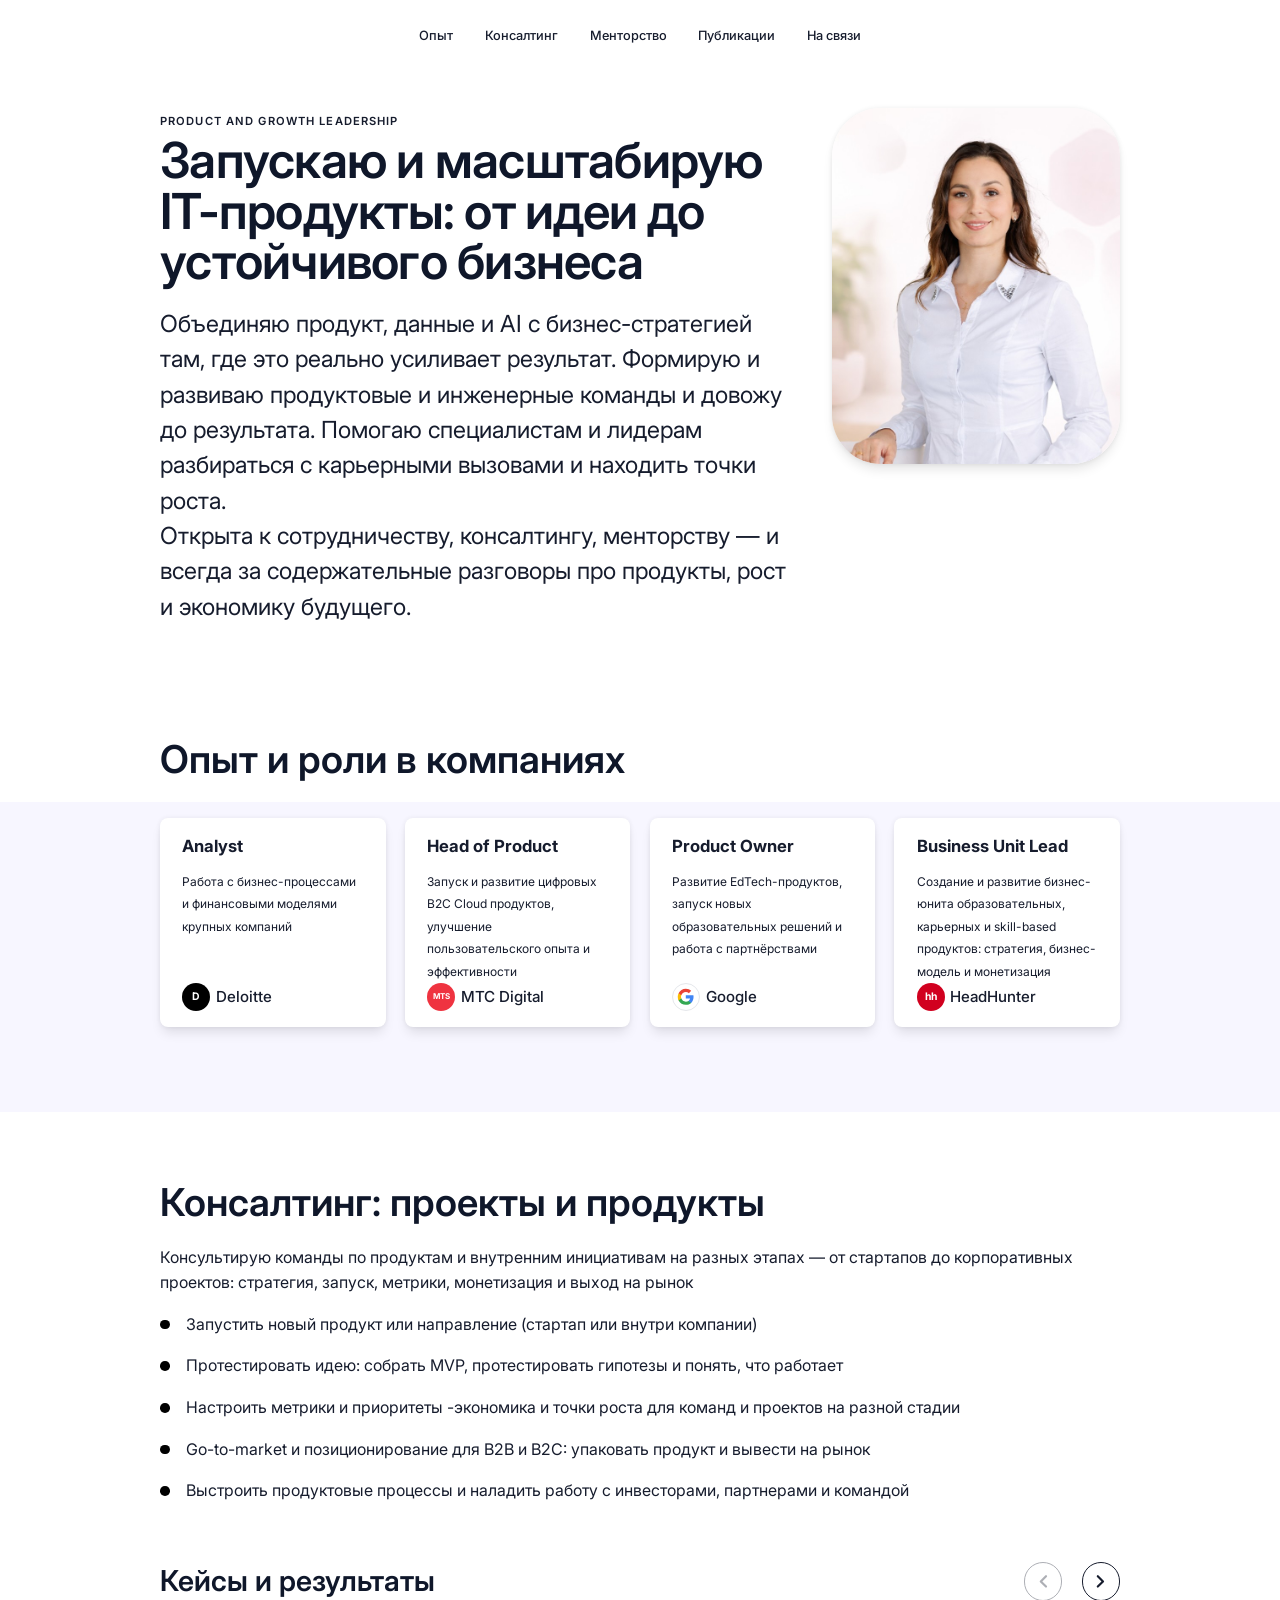
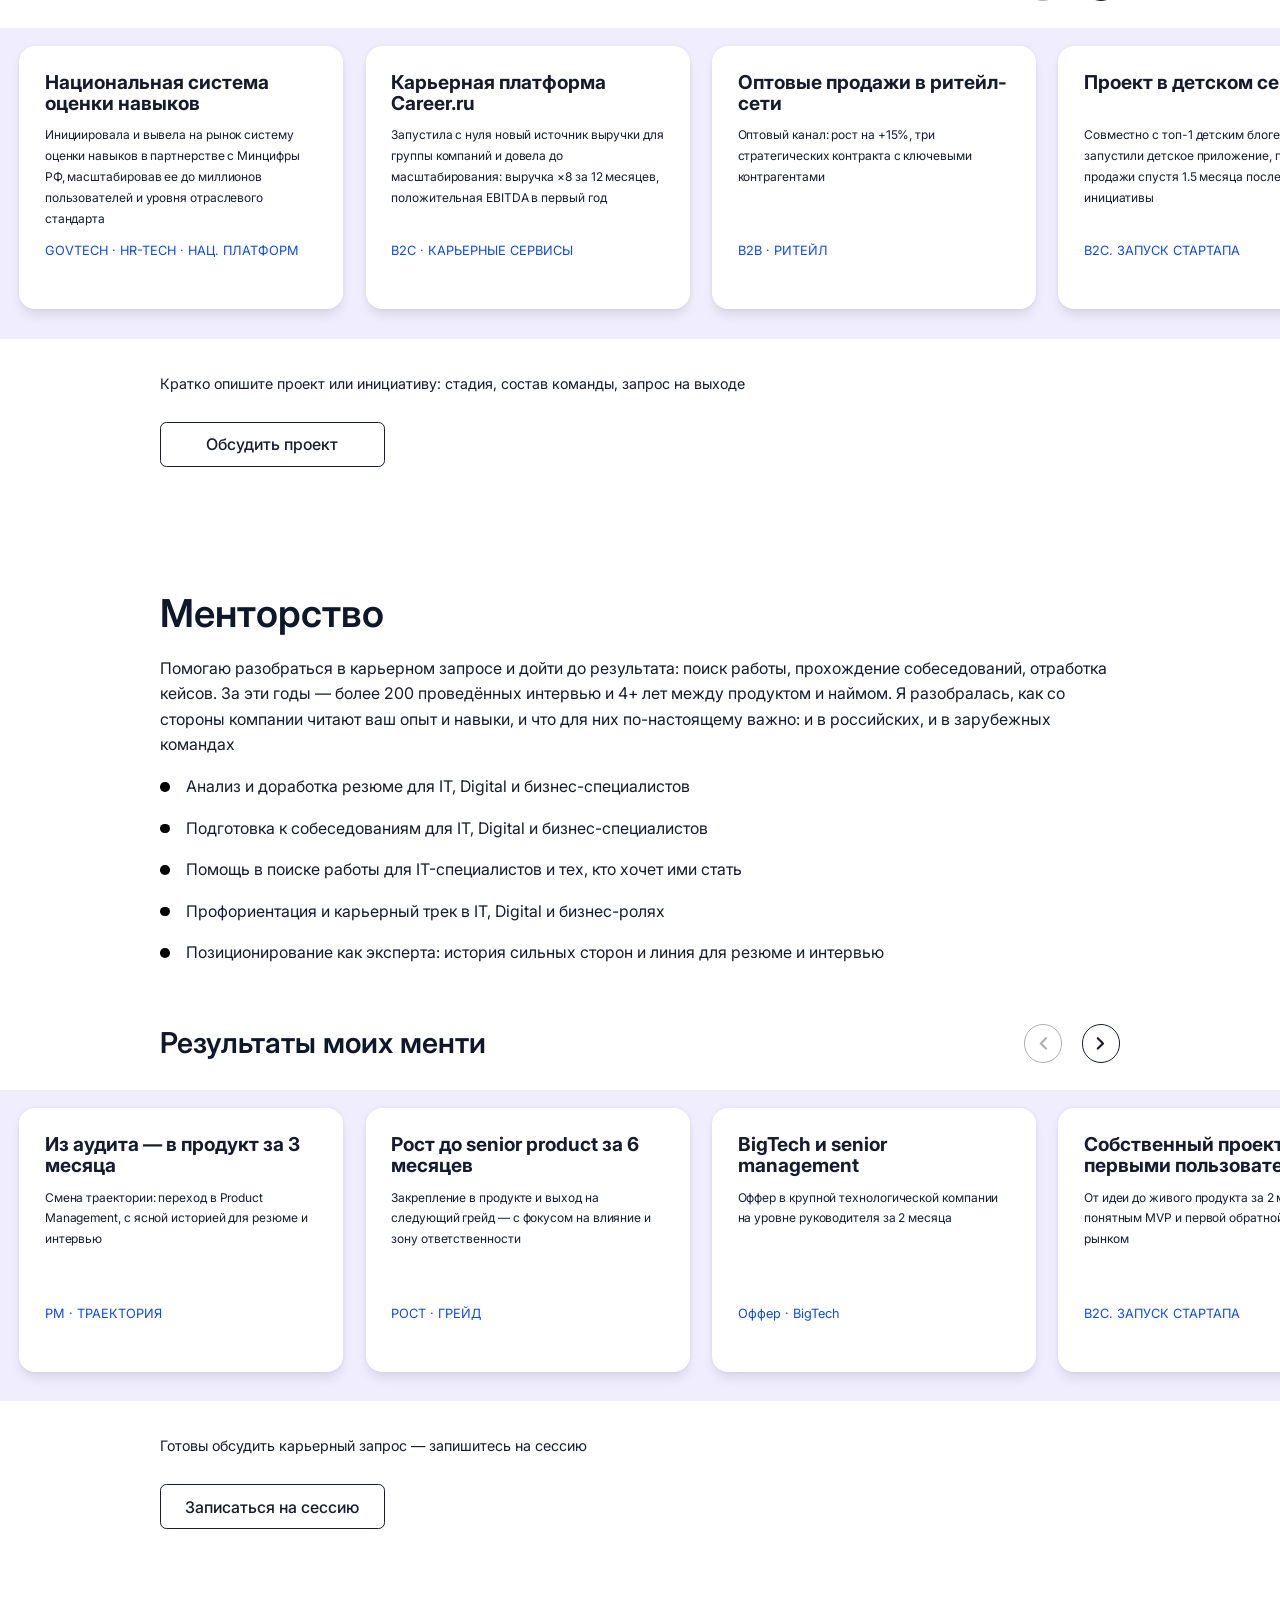
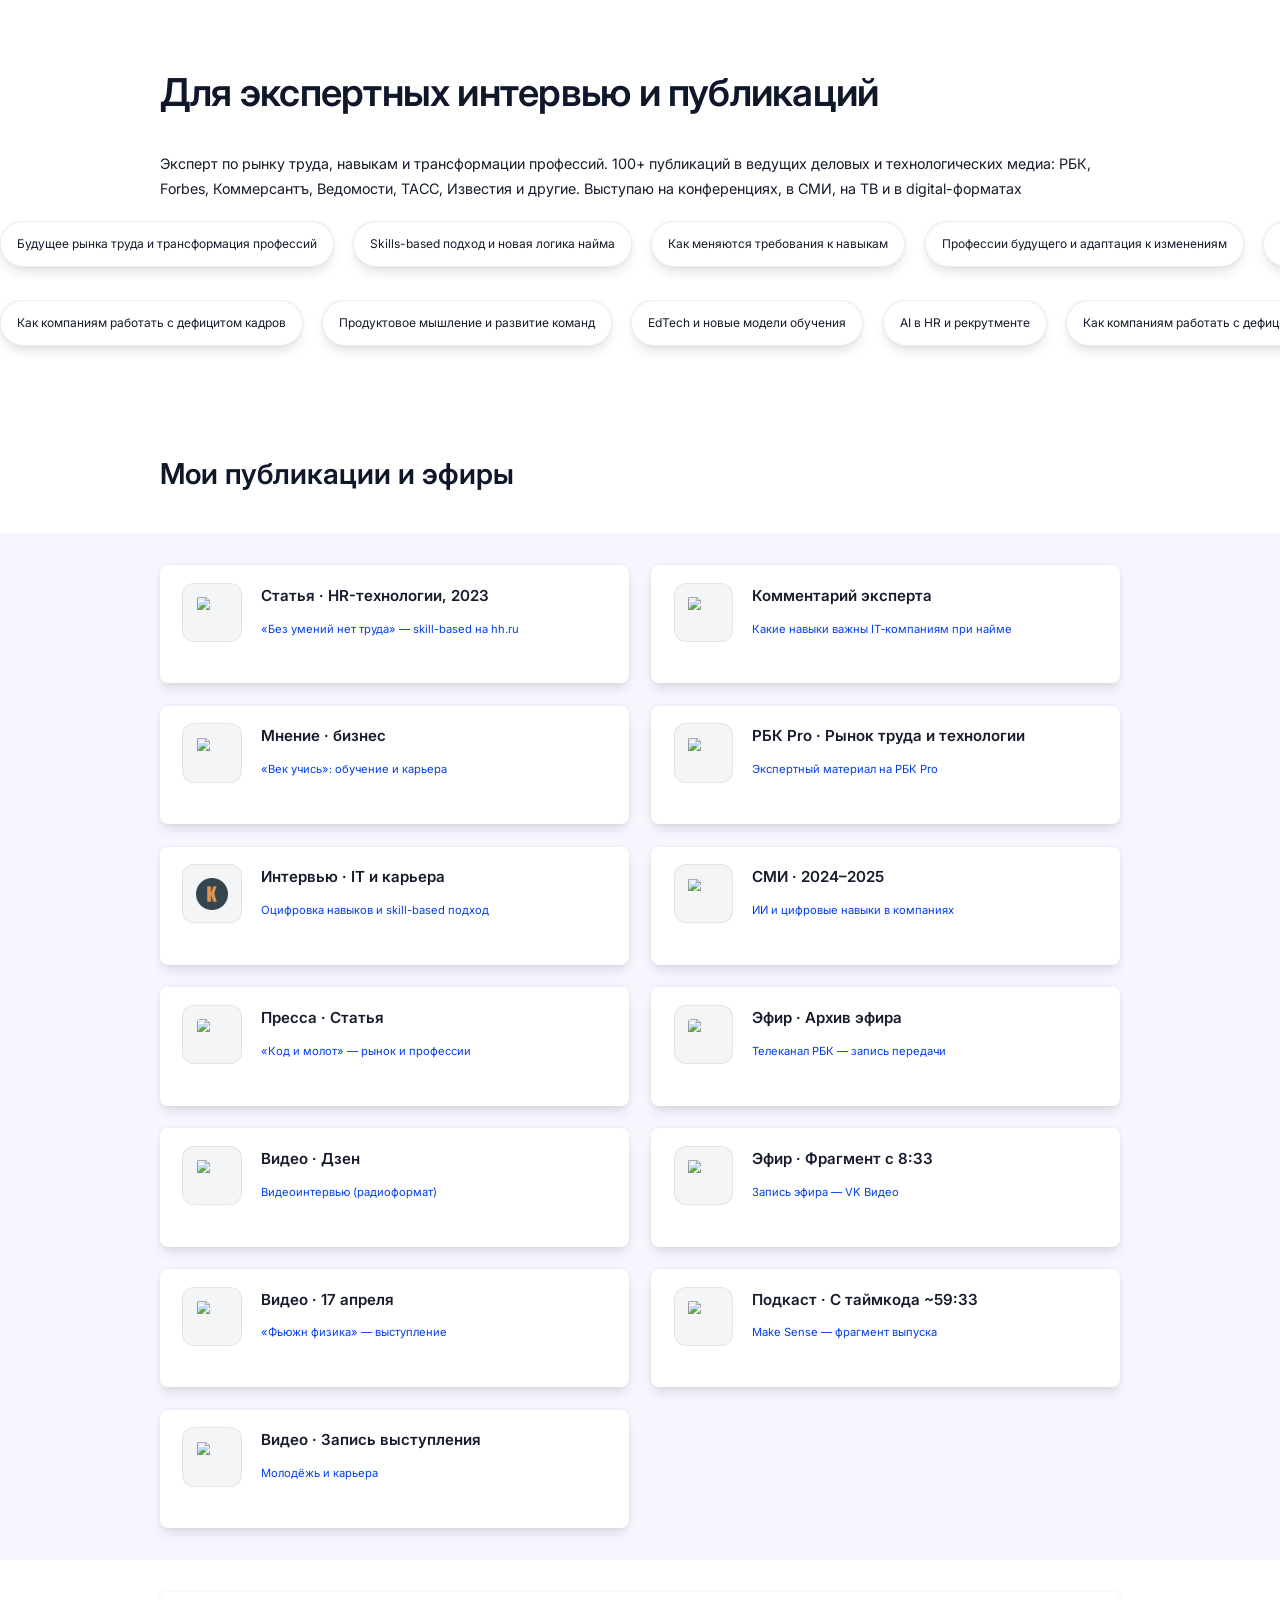
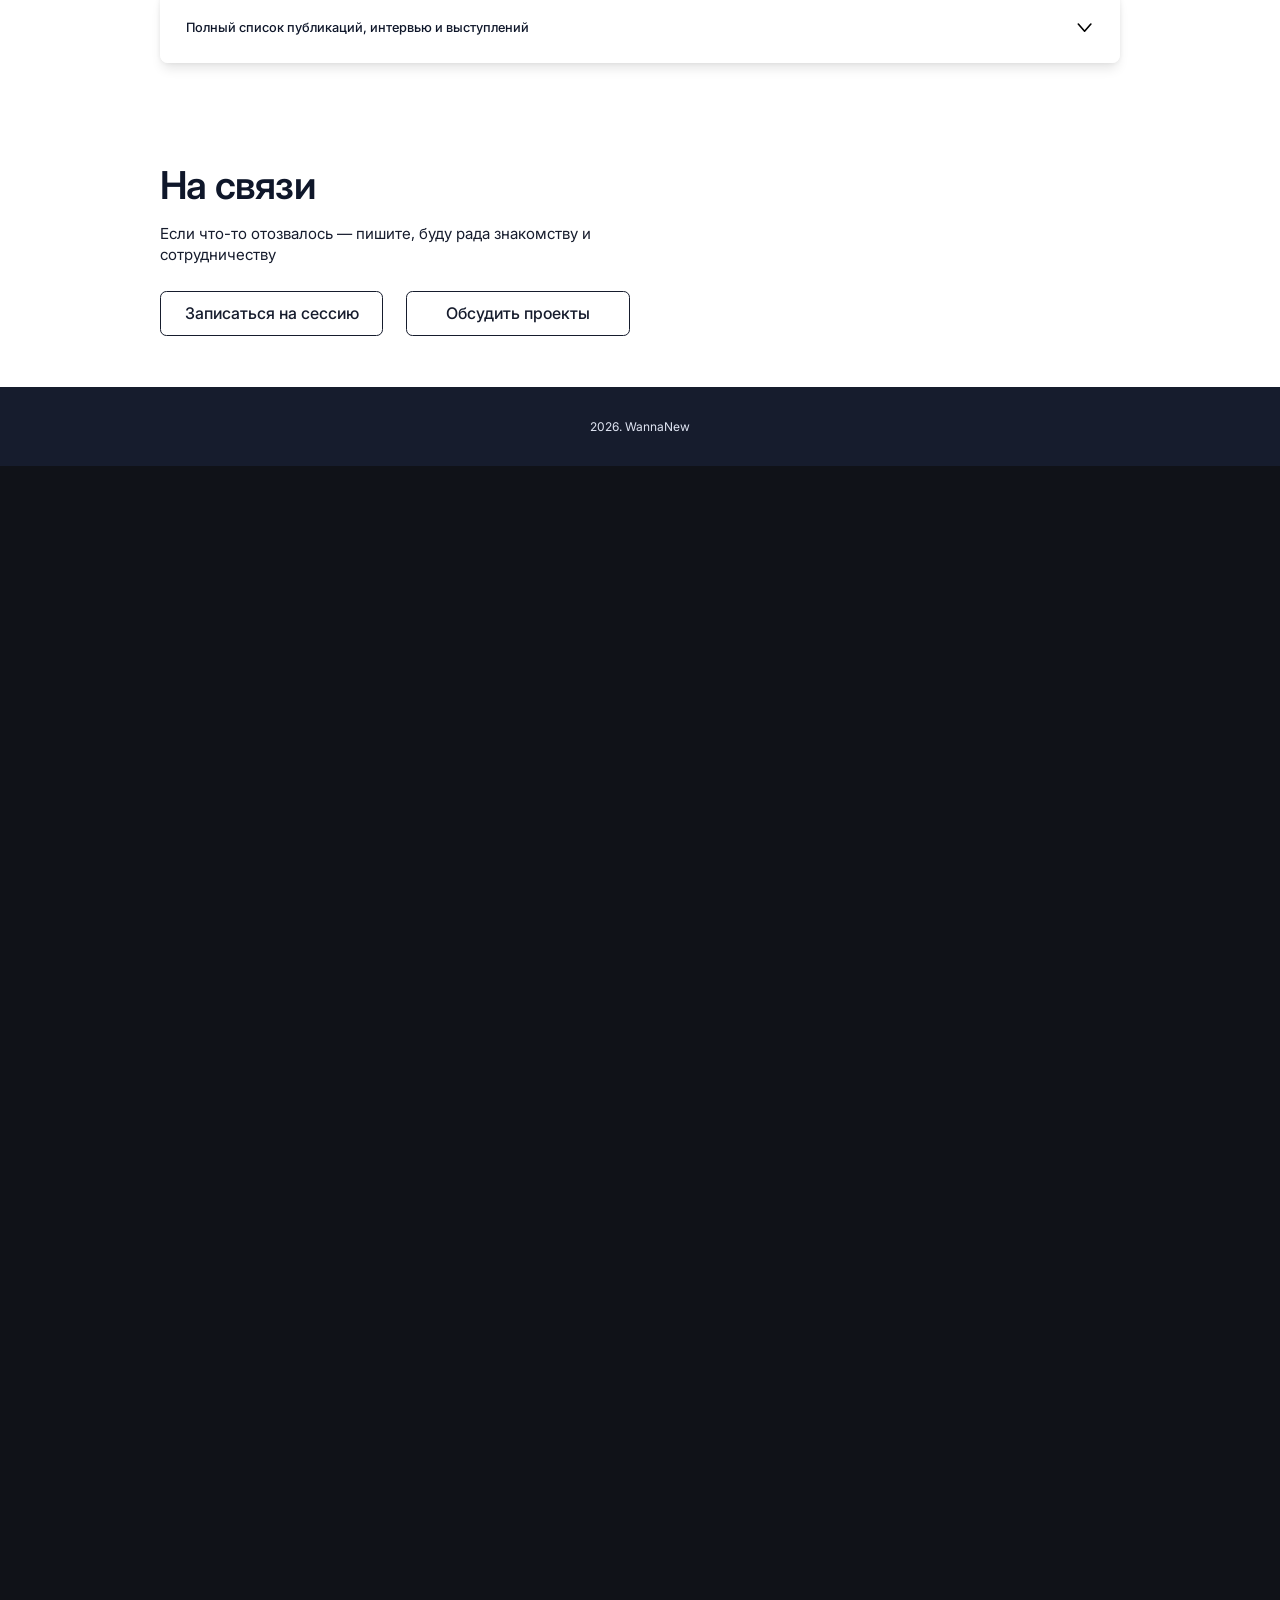
==== commit a49680c9: "Краткое описание изменений" ====
--- a/index.html
+++ b/index.html
@@ -26,7 +26,7 @@
       href="https://fonts.googleapis.com/css2?family=Inter:wght@400;500;600;700&display=swap"
       rel="stylesheet"
     />
-    <link rel="stylesheet" href="styles.css?v=31" />
+    <link rel="stylesheet" href="styles.css?v=33" />
   </head>
   <body>
 
@@ -67,7 +67,7 @@
               находить точки роста.
               <br />
               Открыта к сотрудничеству, консалтингу, менторству — и всегда
-              за содержательные разговоры про продукты, рост и экономику будущего
+              за содержательные разговоры про продукты, рост и экономику будущего.
             </p>
 
             <ul class="hero__socials" aria-label="Социальные сети">
--- a/styles.css
+++ b/styles.css
@@ -579,37 +579,92 @@
     top: clamp(136px, 38vw, 220px);
     height: auto;
     bottom: 0;
+    background: linear-gradient(
+      180deg,
+      rgba(105, 81, 255, 0.035) 0%,
+      rgba(105, 81, 255, 0.08) 42%,
+      rgba(105, 81, 255, 0.045) 100%
+    );
   }
 
   .roles__cards {
     margin-top: 20px;
     max-width: 100%;
     grid-template-columns: 1fr;
-    gap: 16px;
+    gap: 20px;
   }
 
   .role-card {
-    padding: 20px 24px;
+    padding: 22px 22px 20px;
+    border-radius: 16px;
+    border: 1px solid rgba(22, 28, 45, 0.07);
+    box-shadow: 0 1px 2px rgba(15, 23, 42, 0.04), 0 10px 28px -12px rgba(15, 23, 42, 0.12);
+  }
+
+  .role-card__role {
+    font-size: 19px;
+    line-height: 1.35;
+    font-weight: 700;
+    letter-spacing: -0.02em;
+    color: var(--text-main);
+  }
+
+  .role-card__desc {
+    margin-top: 12px;
+    font-size: 15px;
+    line-height: 1.55;
+    color: #475569;
+  }
+
+  .role-card__company {
+    margin-top: 18px;
+    padding-top: 16px;
+    border-top: 1px solid rgba(15, 23, 42, 0.08);
+    font-size: 15px;
+    line-height: 1.4;
+    font-weight: 600;
+    color: var(--text-main);
+    gap: 10px;
+  }
+
+  .role-card__logo {
+    width: 36px;
+    height: 36px;
+    font-size: 12px;
+  }
+
+  .role-card__logo--mts {
+    font-size: 9px;
+  }
+}
+
+@media (max-width: 480px) {
+  .roles__cards {
+    gap: 18px;
+  }
+
+  .role-card {
+    padding: 20px 18px 18px;
+    border-radius: 14px;
   }
 
   .role-card__role {
     font-size: 18px;
-    line-height: 26px;
   }
 
   .role-card__desc {
     font-size: 14px;
-    line-height: 24px;
+    line-height: 1.5;
   }
 
   .role-card__company {
-    font-size: 16px;
-    line-height: 28px;
+    padding-top: 14px;
+    font-size: 14px;
   }
 
   .role-card__logo {
-    width: 30px;
-    height: 30px;
+    width: 34px;
+    height: 34px;
   }
 }
 
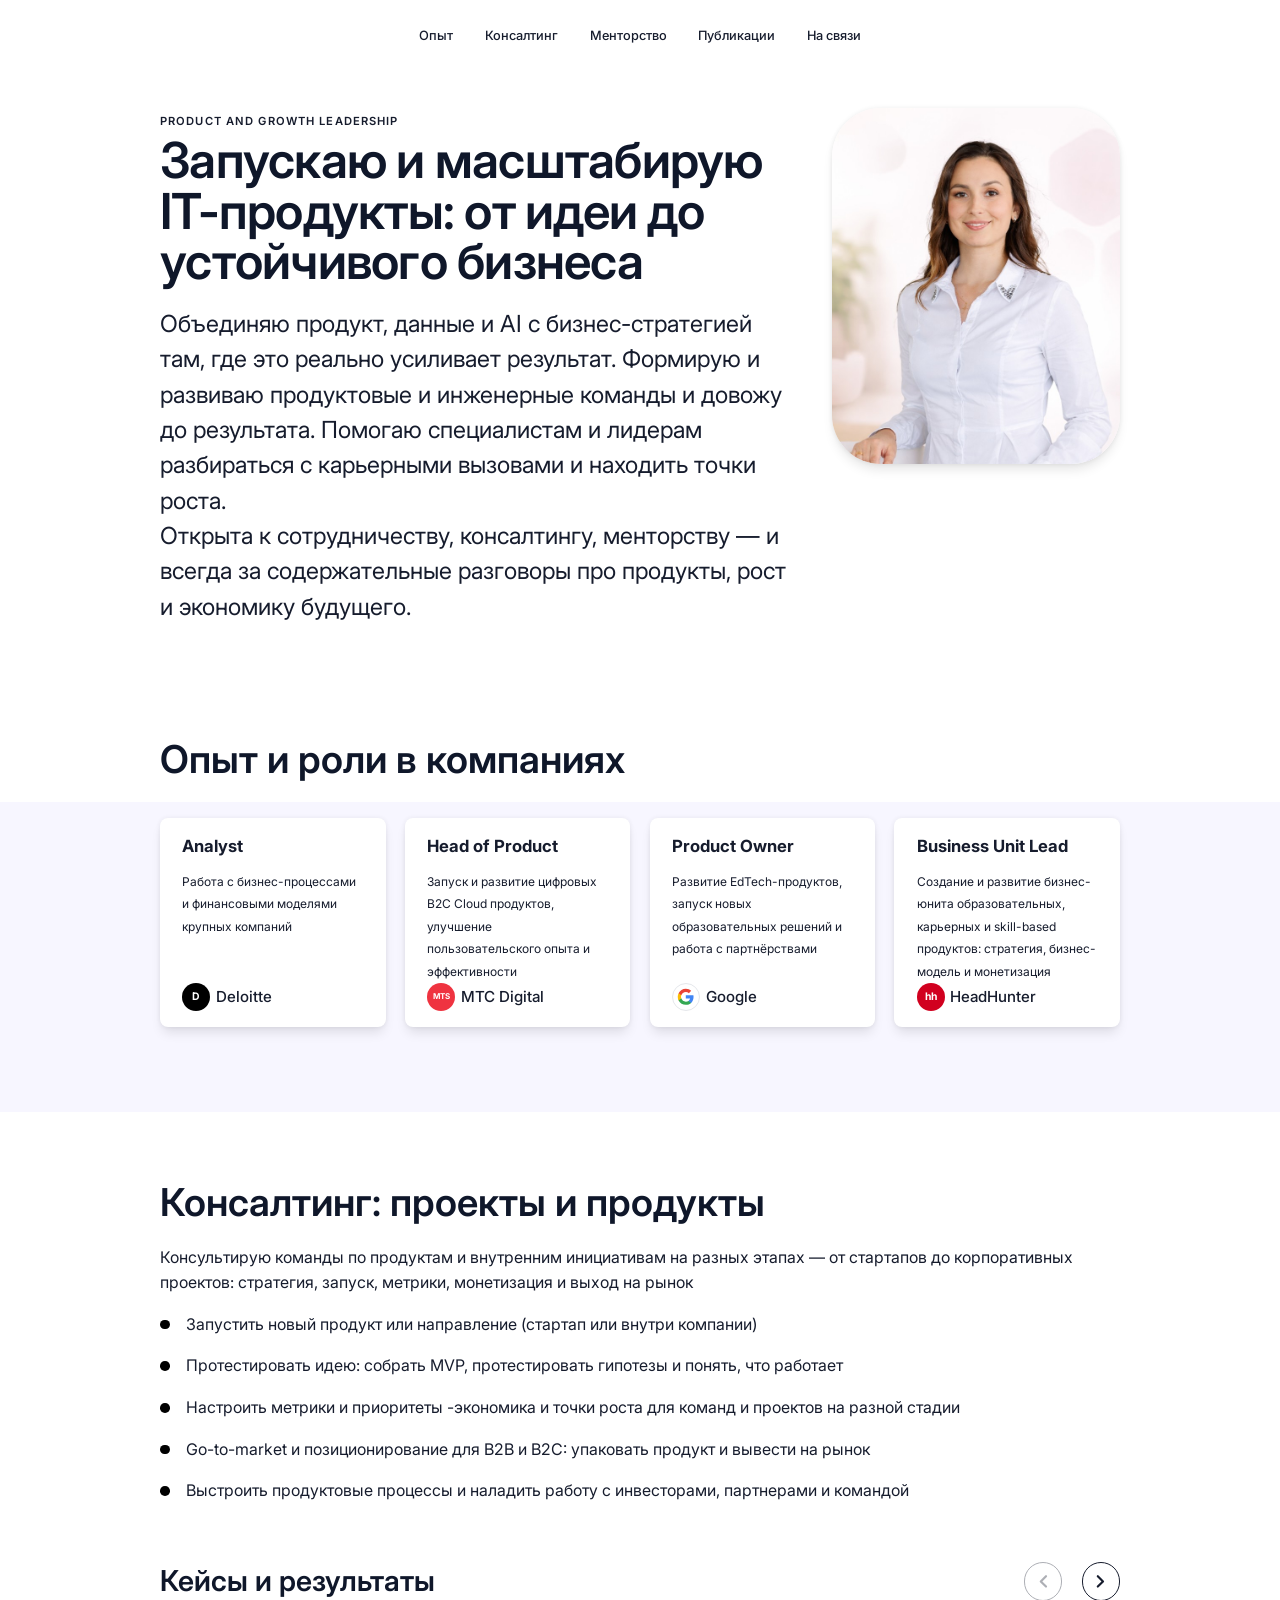
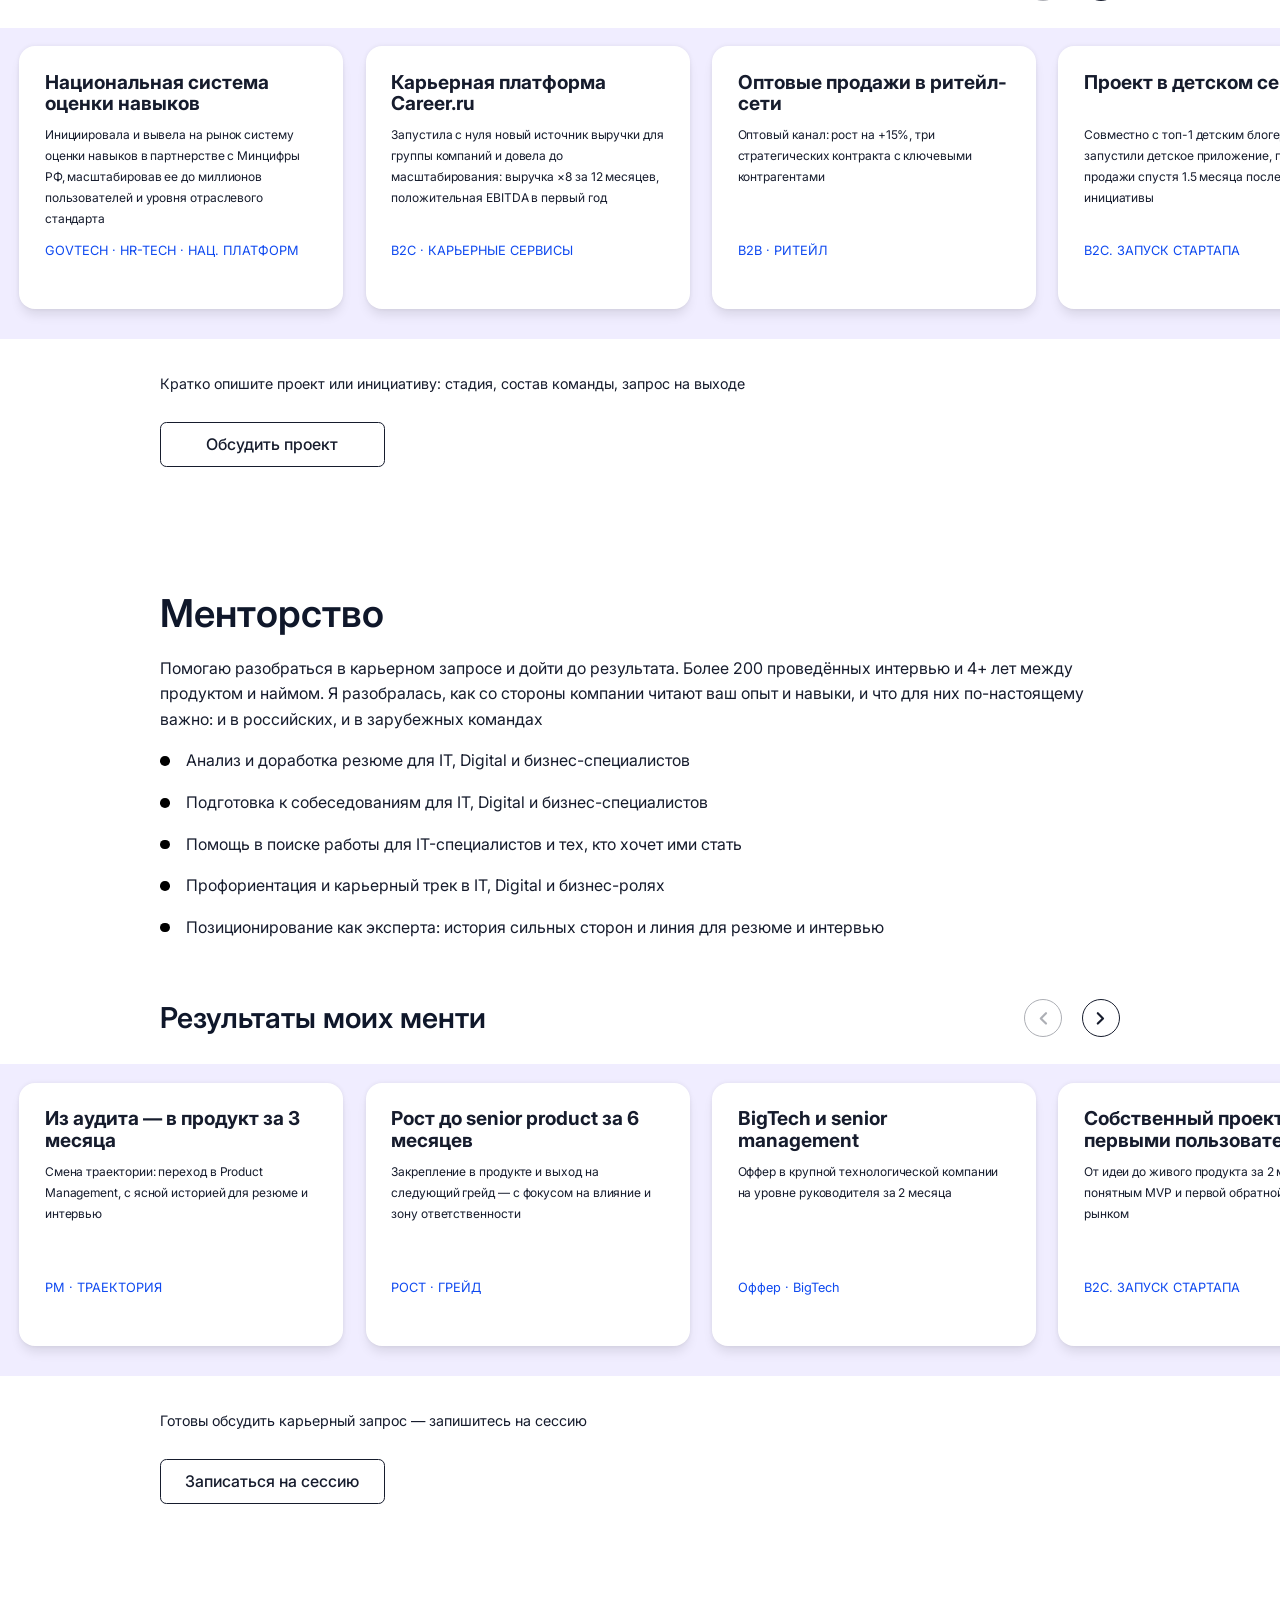
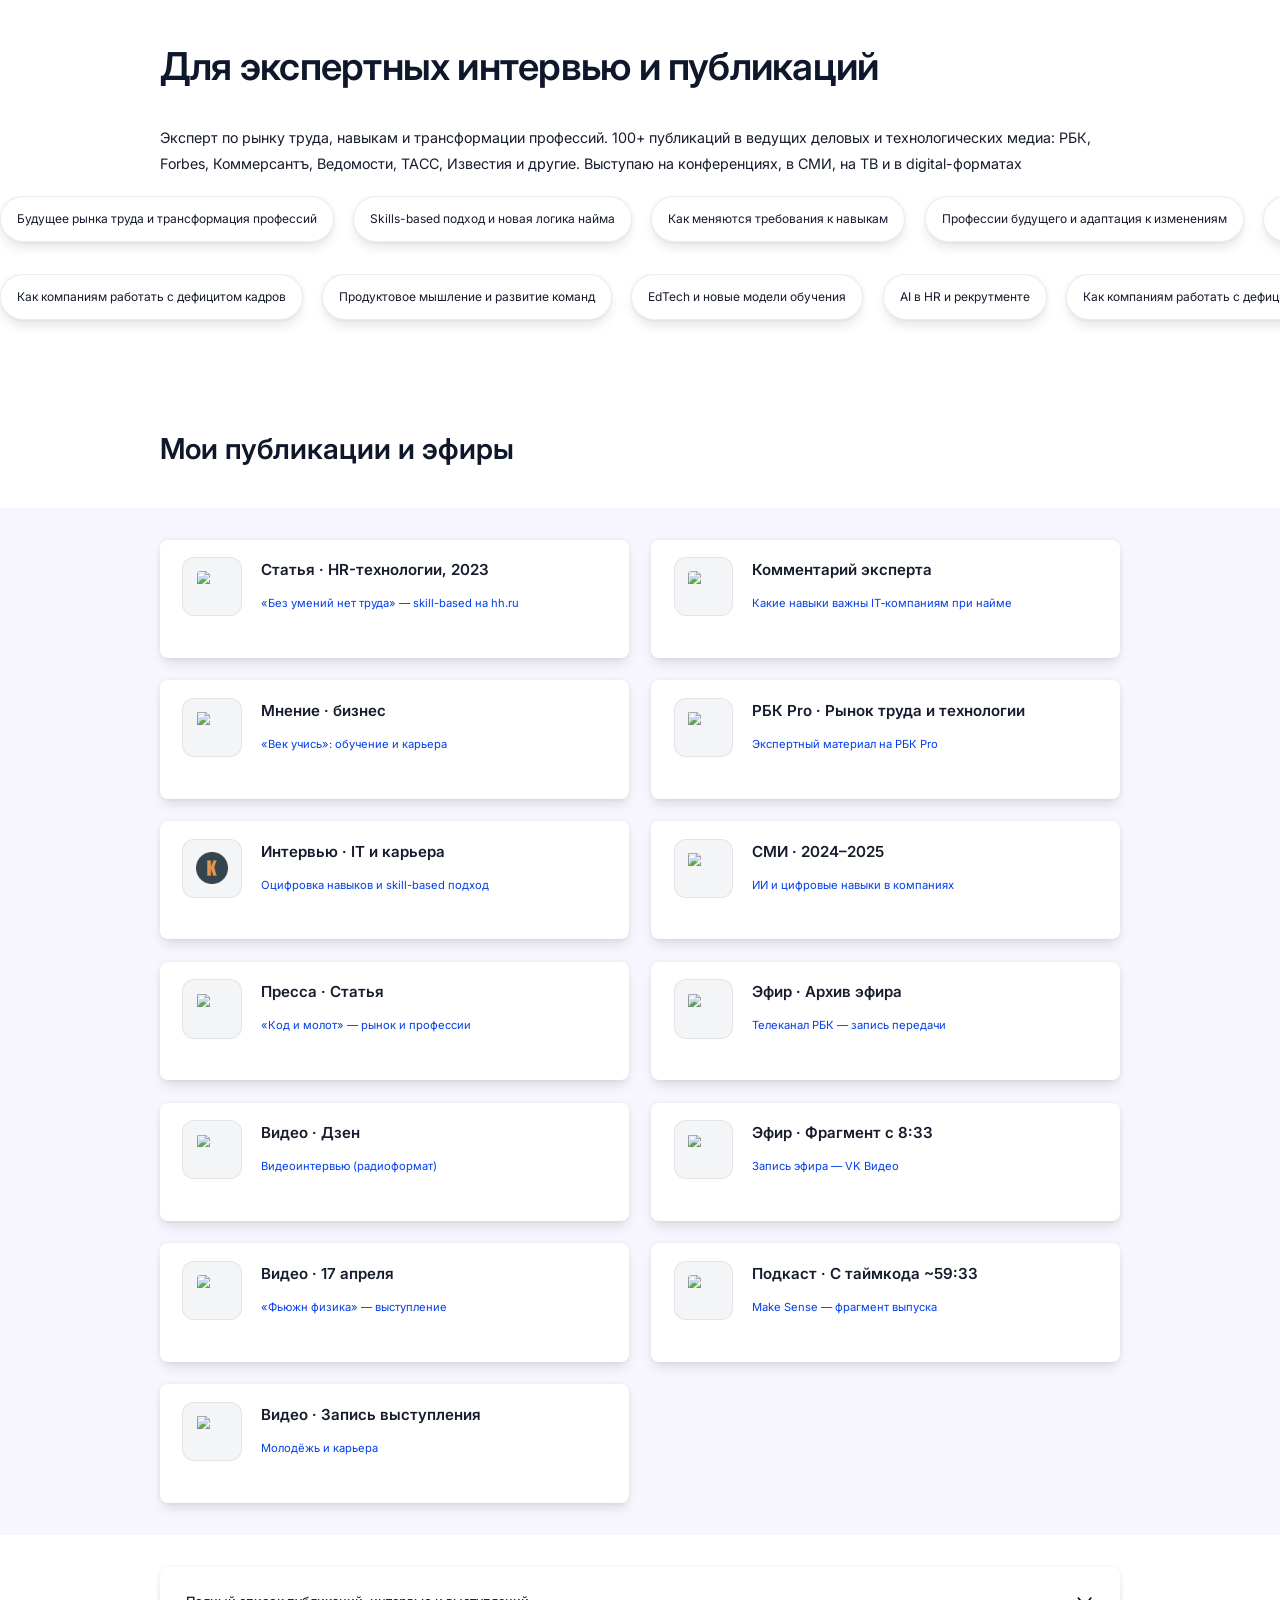
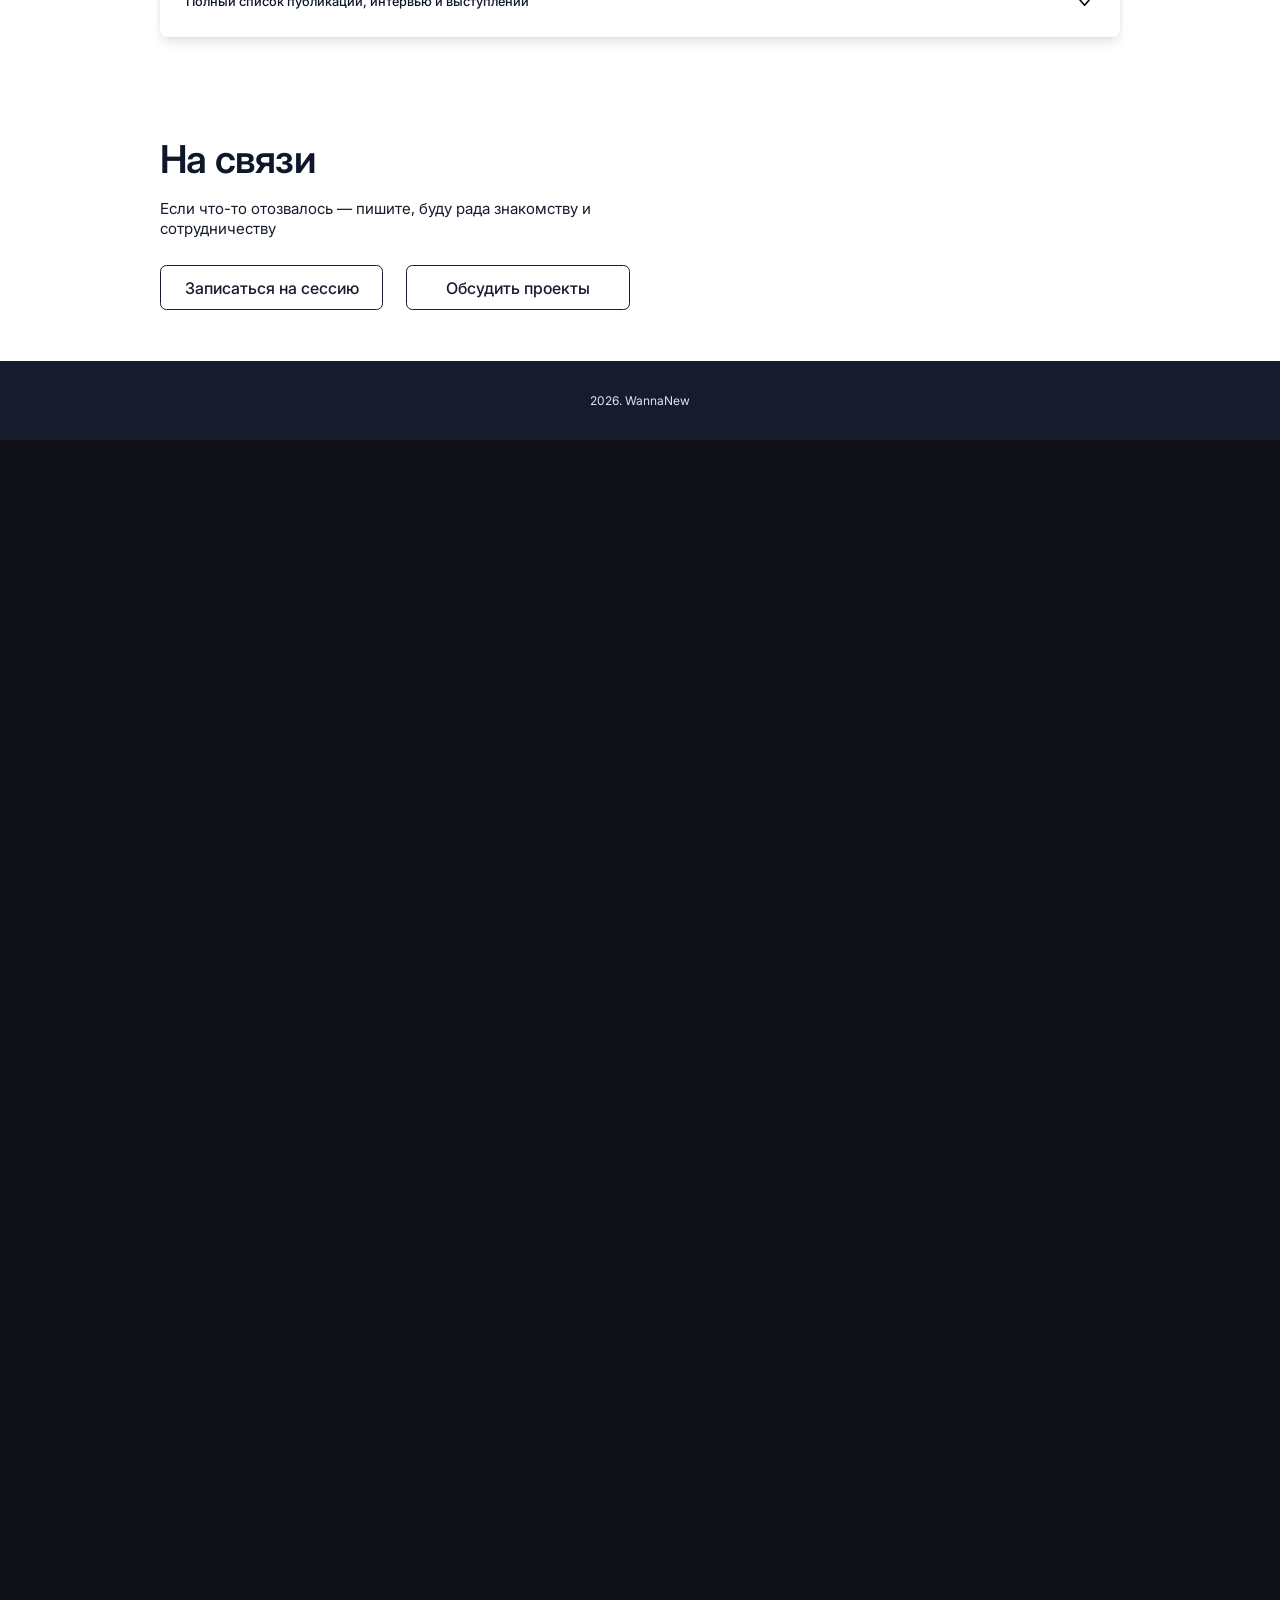
==== commit d82a30f3: "Краткое описание изменений" ====
--- a/index.html
+++ b/index.html
@@ -219,7 +219,7 @@
               <span>B2C. ЗАПУСК СТАРТАПА</span>
             </article>
             <article class="consulting__card">
-              <h4>EdTech продукт для предпринимателей»</h4>
+              <h4>EdTech продукт для предпринимателей</h4>
               <p>Продуктовые изменения и редизайн: целевая конверсия +15%, активность пользователей +30%</p>
               <span>EDTECH · B2C</span>
             </article>
@@ -253,8 +253,8 @@
       <div class="consulting__container">
         <h2 class="consulting__title">Менторство</h2>
         <p class="consulting__intro">
-          Помогаю разобраться в карьерном запросе и дойти до результата: поиск работы, прохождение собеседований, отработка кейсов.
-          За эти годы — более 200 проведённых интервью и 4+ лет между продуктом и наймом. Я разобралась, как со стороны
+          Помогаю разобраться в карьерном запросе и дойти до результата.
+          Более 200 проведённых интервью и 4+ лет между продуктом и наймом. Я разобралась, как со стороны
           компании читают ваш опыт и навыки, и что для них по-настоящему важно: и в российских, и в зарубежных командах
         </p>
 
@@ -315,11 +315,6 @@
               <h4>В 2.5 раза больше контактов с работодателями</h4>
               <p>После совместной работы — заметный рост откликов и приглашений: резюме и стратегия поиска</p>
               <span>РЕЗЮМЕ · ПРИГЛАШЕНИЯ</span>
-            </article>
-            <article class="consulting__card">
-              <h4>Облачная платформа хранения</h4>
-              <p>Оптимизация архитектуры и процессов: −$0,3 млн операционных затрат, NPS +5%</p>
-              <span>B2B · ОБЛАКО / ИНФРАСТРУКТУРА</span>
             </article>
             <article class="consulting__card">
               <h4>Поиск работы за 4–8 недель</h4>
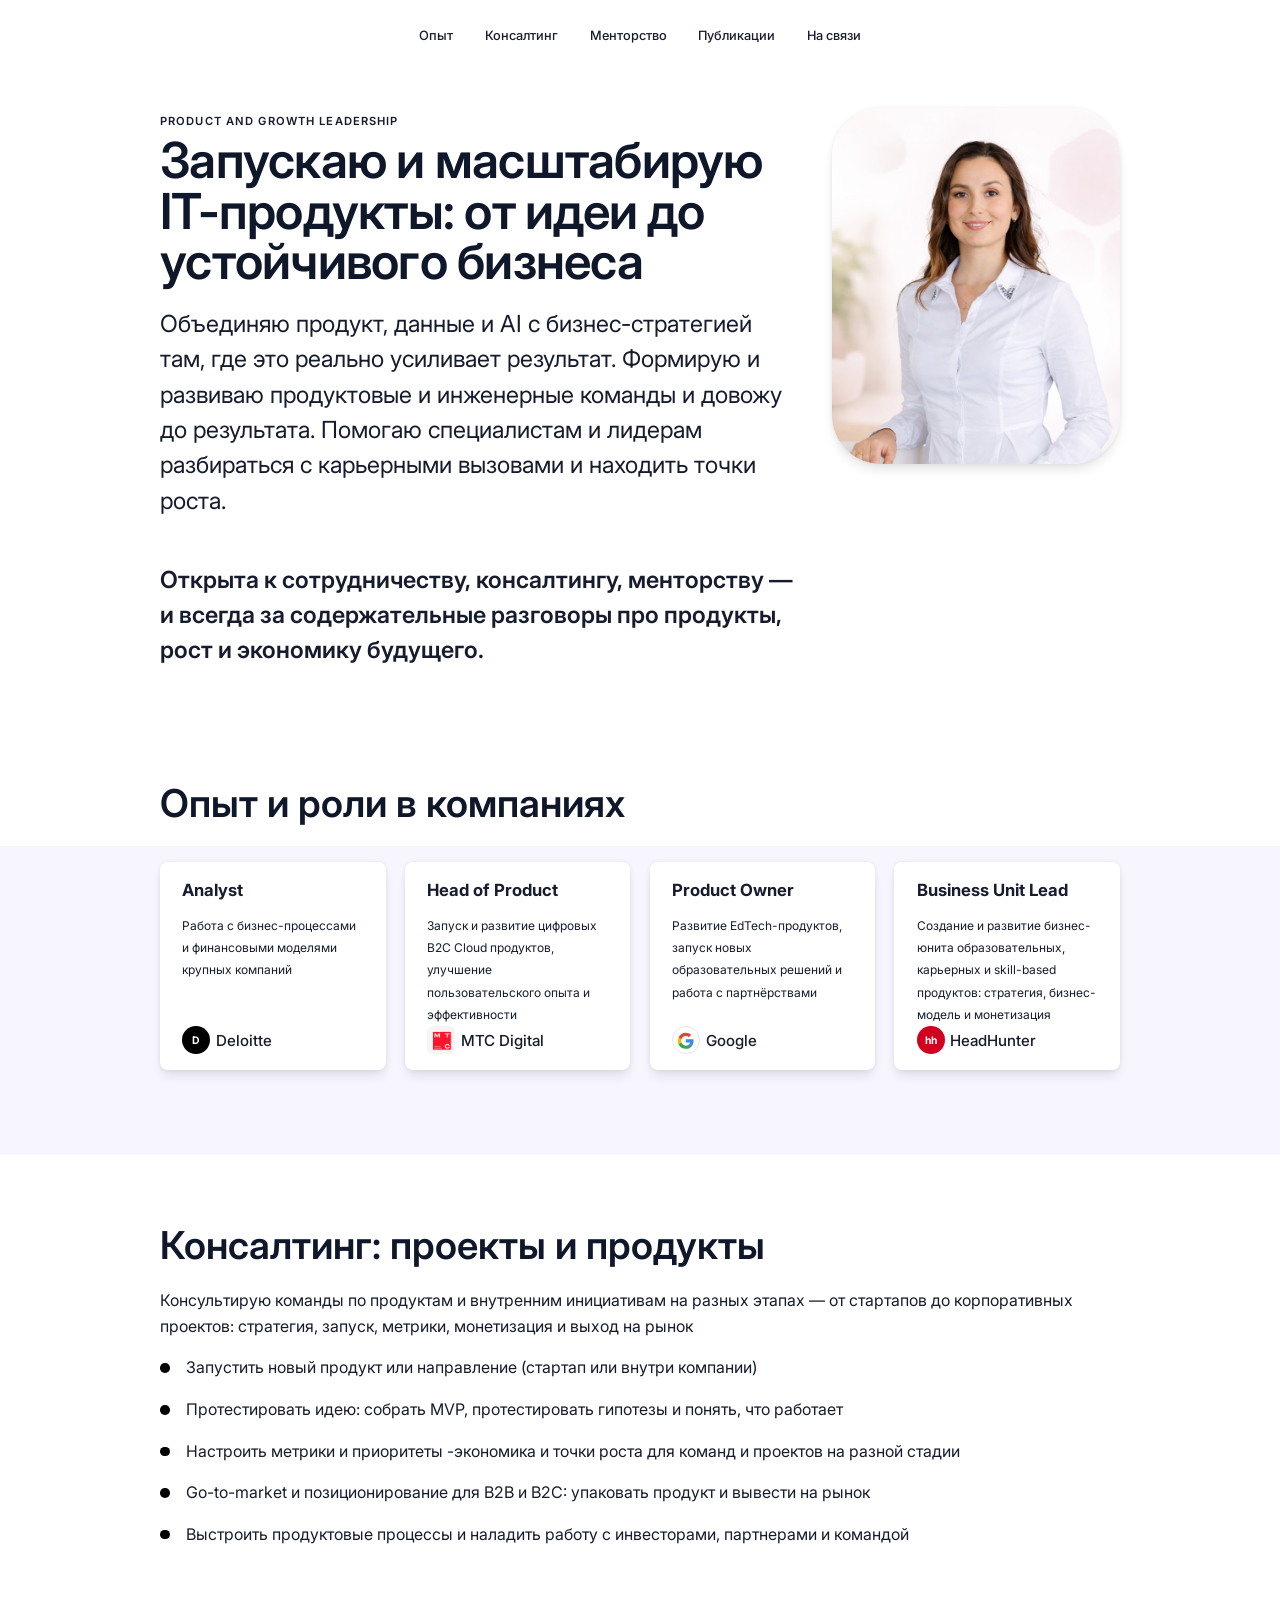
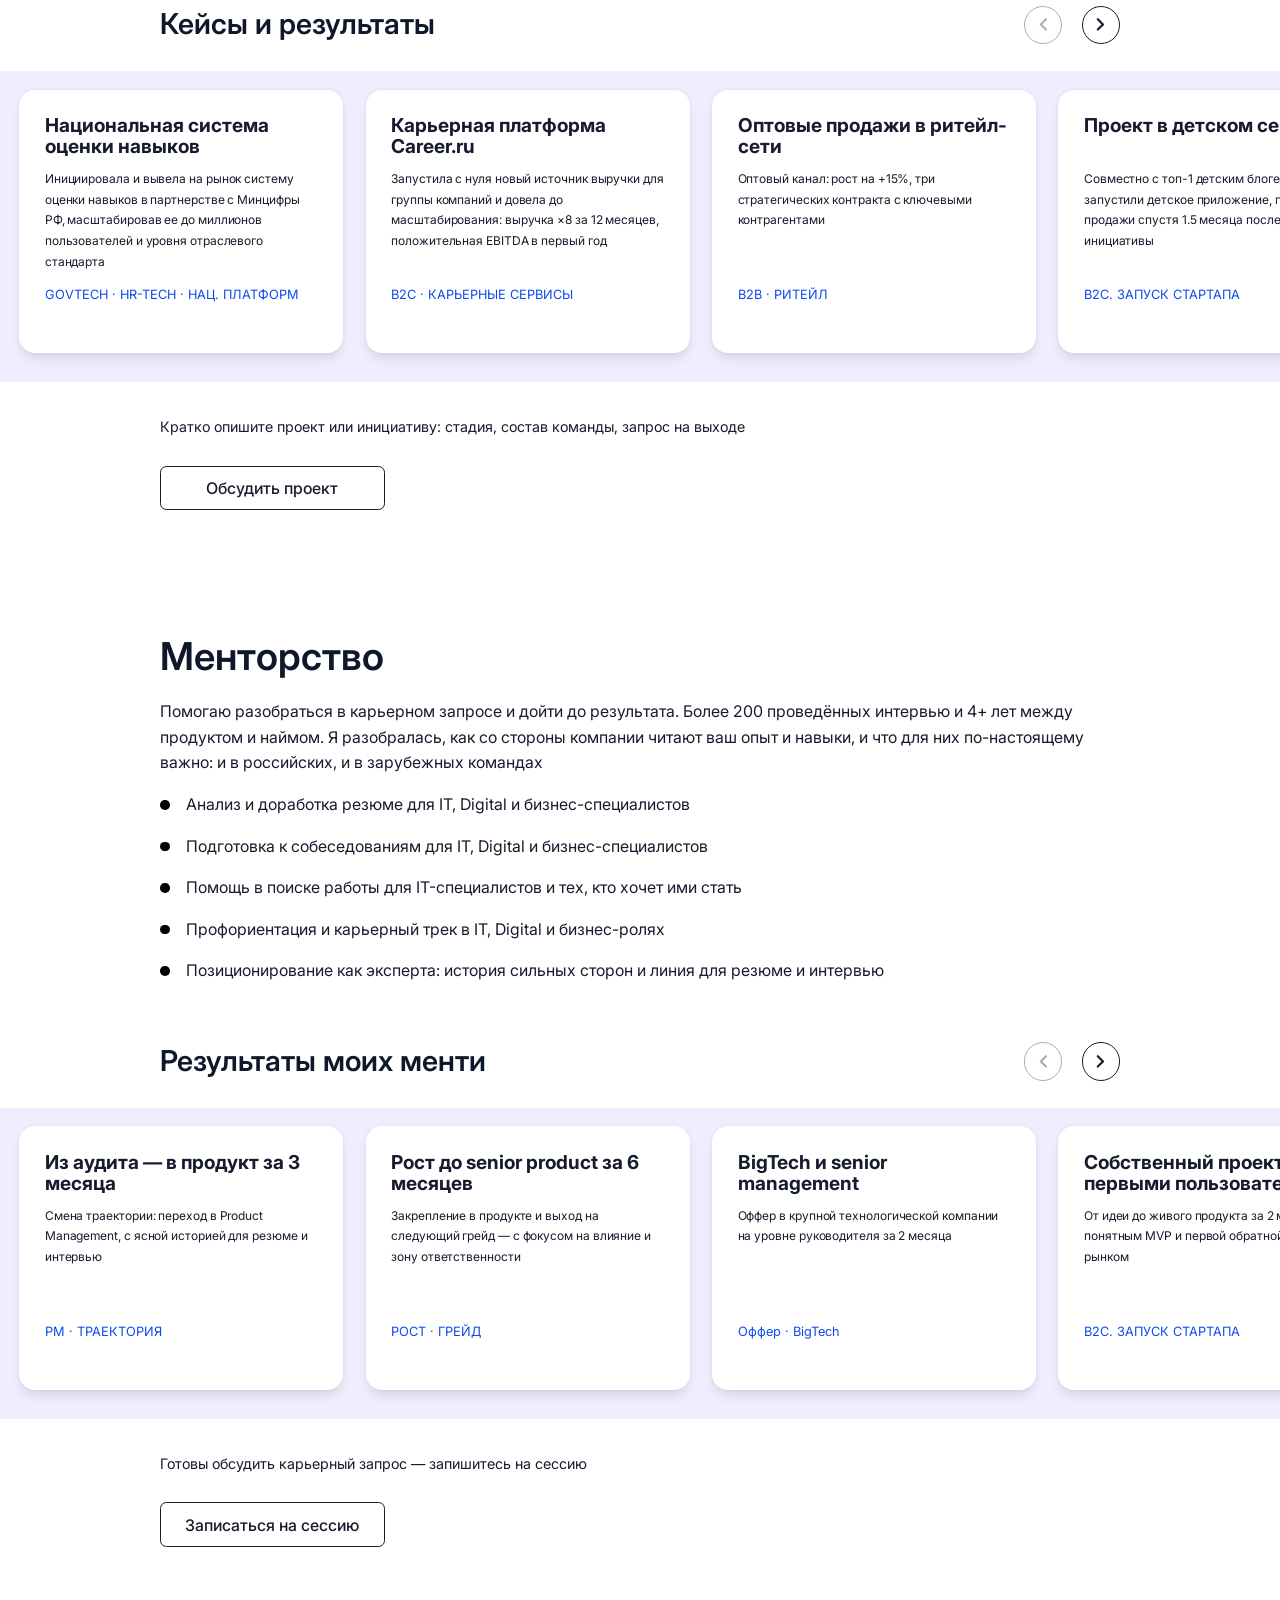
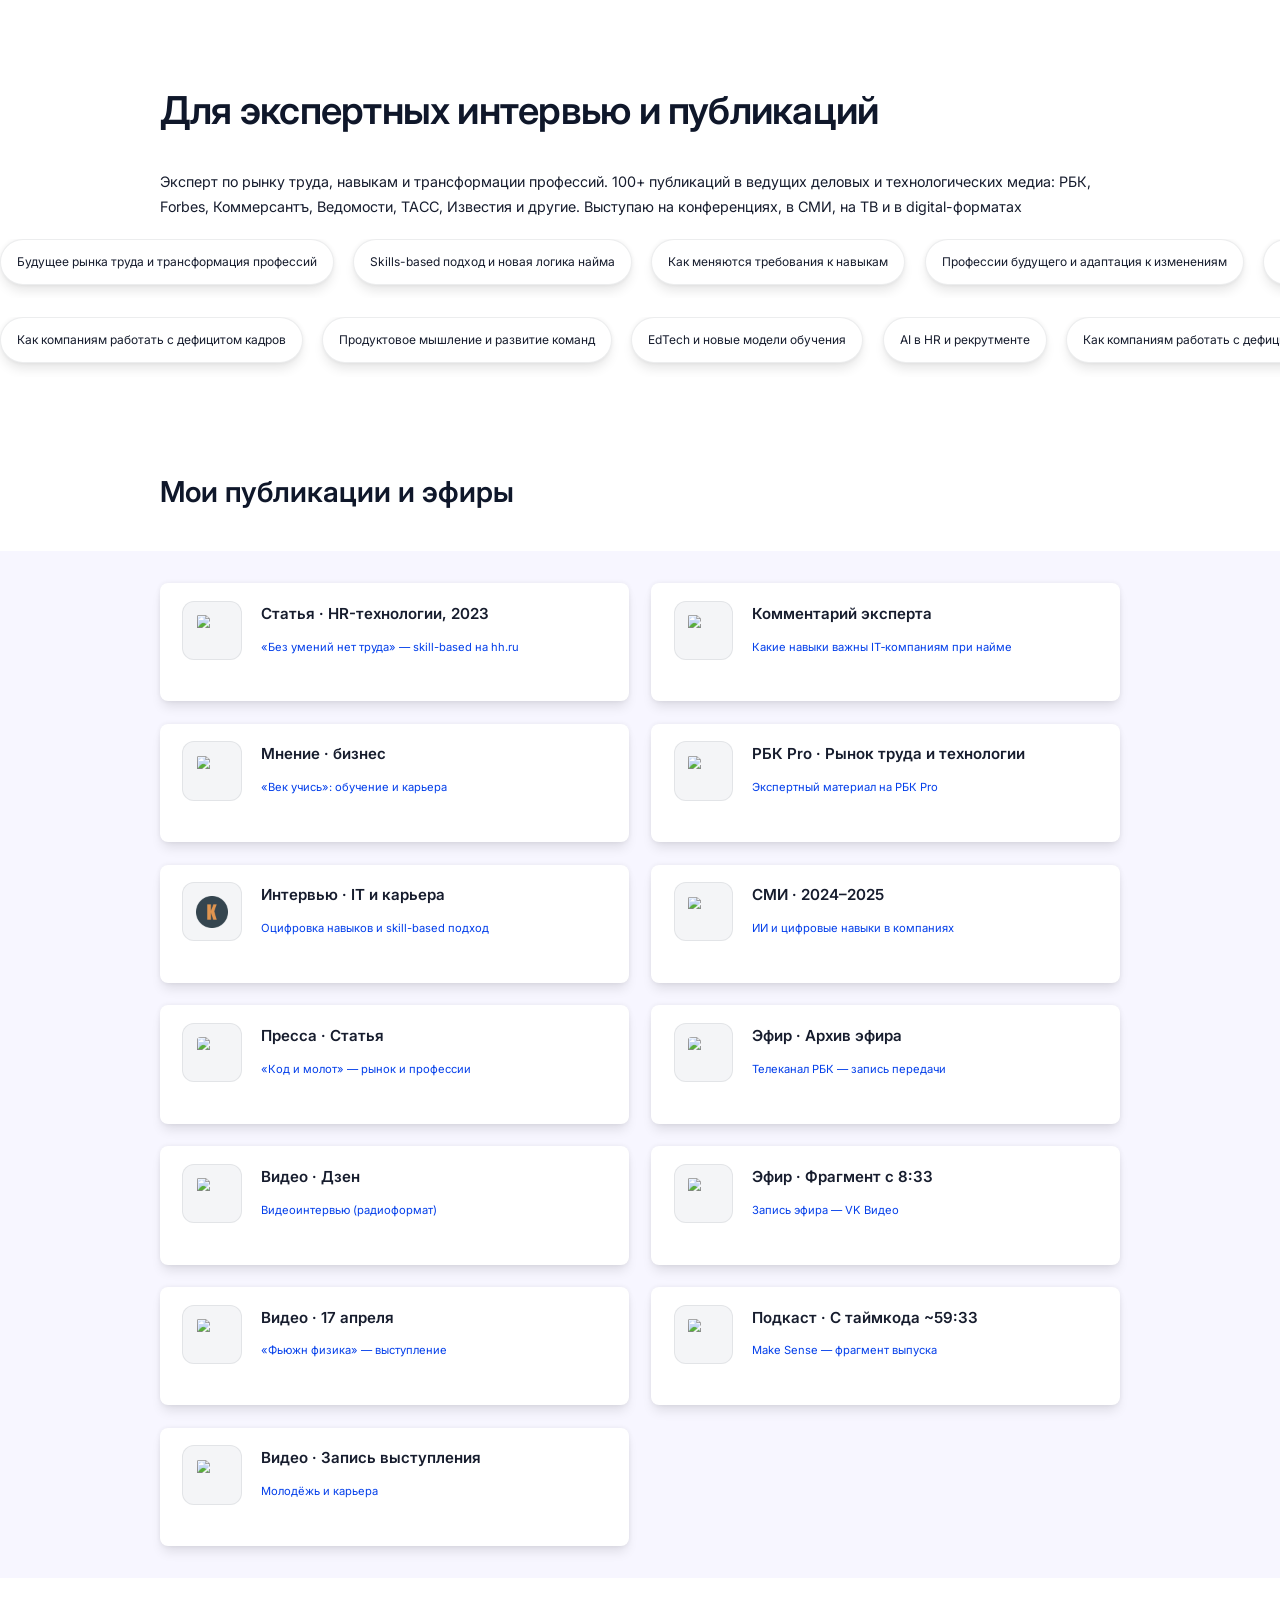
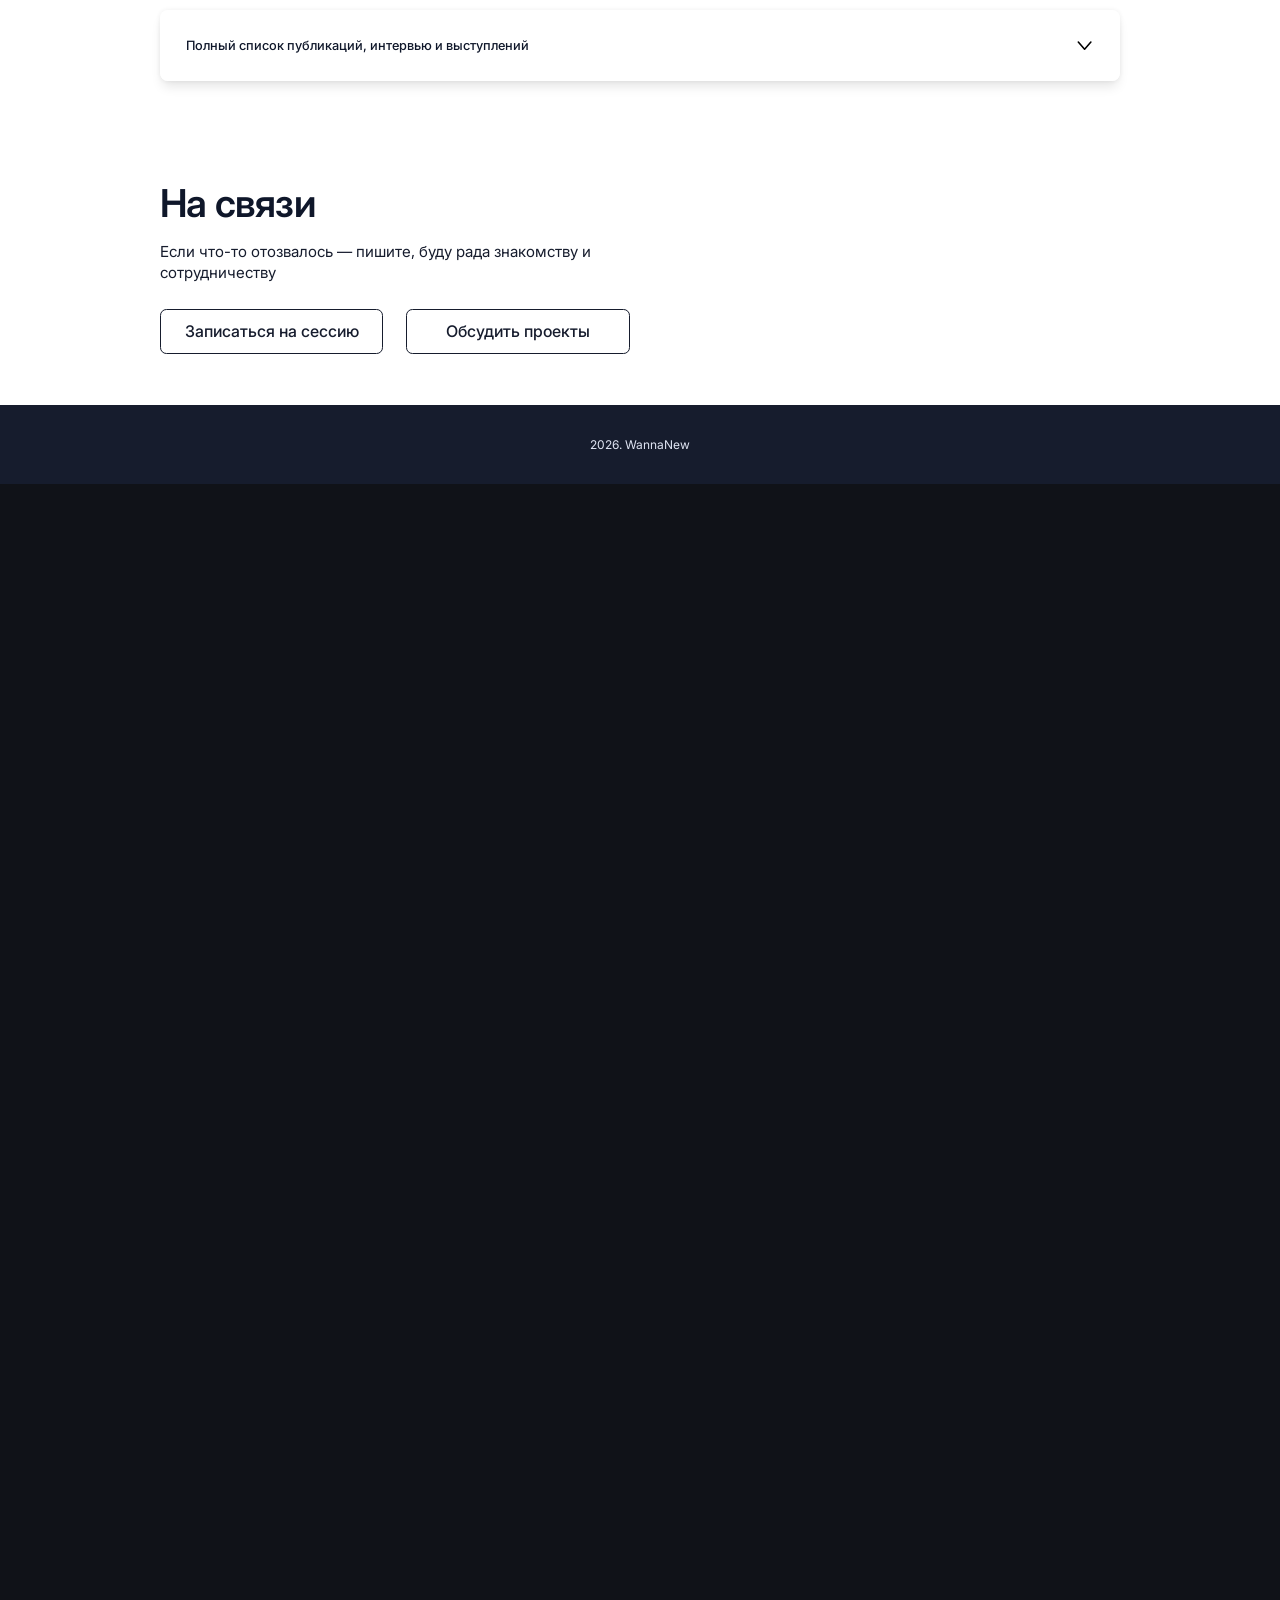
==== commit bc29290a: "Краткое описание изменений" ====
--- a/index.html
+++ b/index.html
@@ -26,7 +26,7 @@
       href="https://fonts.googleapis.com/css2?family=Inter:wght@400;500;600;700&display=swap"
       rel="stylesheet"
     />
-    <link rel="stylesheet" href="styles.css?v=33" />
+    <link rel="stylesheet" href="styles.css?v=36" />
   </head>
   <body>
 
@@ -65,9 +65,10 @@
               результат. Формирую и развиваю продуктовые и инженерные команды и довожу до
               результата. Помогаю специалистам и лидерам разбираться с карьерными вызовами и
               находить точки роста.
-              <br />
-              Открыта к сотрудничеству, консалтингу, менторству — и всегда
-              за содержательные разговоры про продукты, рост и экономику будущего.
+            </p>
+            <p class="hero__description hero__description--emphasis">
+              Открыта к сотрудничеству, консалтингу, менторству — и всегда за содержательные
+              разговоры про продукты, рост и экономику будущего.
             </p>
 
             <ul class="hero__socials" aria-label="Социальные сети">
@@ -109,7 +110,17 @@
             <h3 class="role-card__role">Head of Product</h3>
             <p class="role-card__desc">Запуск и развитие цифровых B2C Cloud продуктов, улучшение пользовательского опыта и эффективности</p>
             <div class="role-card__company">
-              <span class="role-card__logo role-card__logo--mts">MTS</span>
+              <span class="role-card__logo role-card__logo--mts" role="img" aria-label="МТС">
+                <img
+                  class="role-card__logo-img"
+                  src="assets/mts-logo.png"
+                  alt=""
+                  width="70"
+                  height="70"
+                  loading="lazy"
+                  decoding="async"
+                />
+              </span>
               <span>МТС Digital</span>
             </div>
           </article>
--- a/styles.css
+++ b/styles.css
@@ -77,7 +77,7 @@
   -webkit-appearance: none;
   align-items: center;
   justify-content: center;
-  box-shadow: 0 0 0 1px rgba(22, 28, 45, 0.12);
+  box-shadow: none;
   -webkit-tap-highlight-color: transparent;
   touch-action: manipulation;
 }
@@ -196,6 +196,11 @@
   color: var(--text-body);
   font-size: 18px;
   line-height: 1.5;
+}
+
+.hero__description.hero__description--emphasis {
+  margin-top: calc(1em * 1.5 + 0.35em);
+  font-weight: 600;
 }
 
 .hero__socials {
@@ -329,21 +334,24 @@
 
   .hero__links {
     position: fixed;
-    top: 0;
-    right: 0;
+    inset: 0;
     z-index: 205;
     flex-direction: column;
     align-items: stretch;
     flex-wrap: nowrap;
     justify-content: flex-start;
     gap: 4px;
-    width: min(300px, 88vw);
-    max-height: 100vh;
+    width: 100%;
+    max-width: none;
+    min-height: 100vh;
+    min-height: 100dvh;
+    max-height: none;
     overflow-y: auto;
     margin: 0;
-    padding: 72px 20px 28px;
+    padding: calc(72px + env(safe-area-inset-top, 0px)) max(24px, env(safe-area-inset-right, 0px)) max(28px, env(safe-area-inset-bottom, 0px))
+      max(24px, env(safe-area-inset-left, 0px));
     background: #fff;
-    box-shadow: -8px 0 32px rgba(0, 0, 0, 0.12);
+    box-shadow: none;
     transform: translateX(100%);
     transition: transform 0.28s cubic-bezier(0.2, 0.85, 0.25, 1);
   }
@@ -395,6 +403,10 @@
     font-size: 16px;
     line-height: 1.5;
     margin-top: 16px;
+  }
+
+  .hero__description.hero__description--emphasis {
+    margin-top: calc(1em * 1.5 + 0.5em);
   }
 }
 
@@ -526,9 +538,17 @@
 }
 
 .role-card__logo--mts {
-  background: #ef3340;
-  color: #fff;
-  font-size: 10px;
+  padding: 0;
+  background: transparent;
+  border-radius: 8px;
+  overflow: hidden;
+}
+
+.role-card__logo-img {
+  display: block;
+  width: 100%;
+  height: 100%;
+  object-fit: cover;
 }
 
 .role-card__logo--google {
@@ -631,10 +651,6 @@
     width: 36px;
     height: 36px;
     font-size: 12px;
-  }
-
-  .role-card__logo--mts {
-    font-size: 9px;
   }
 }
 
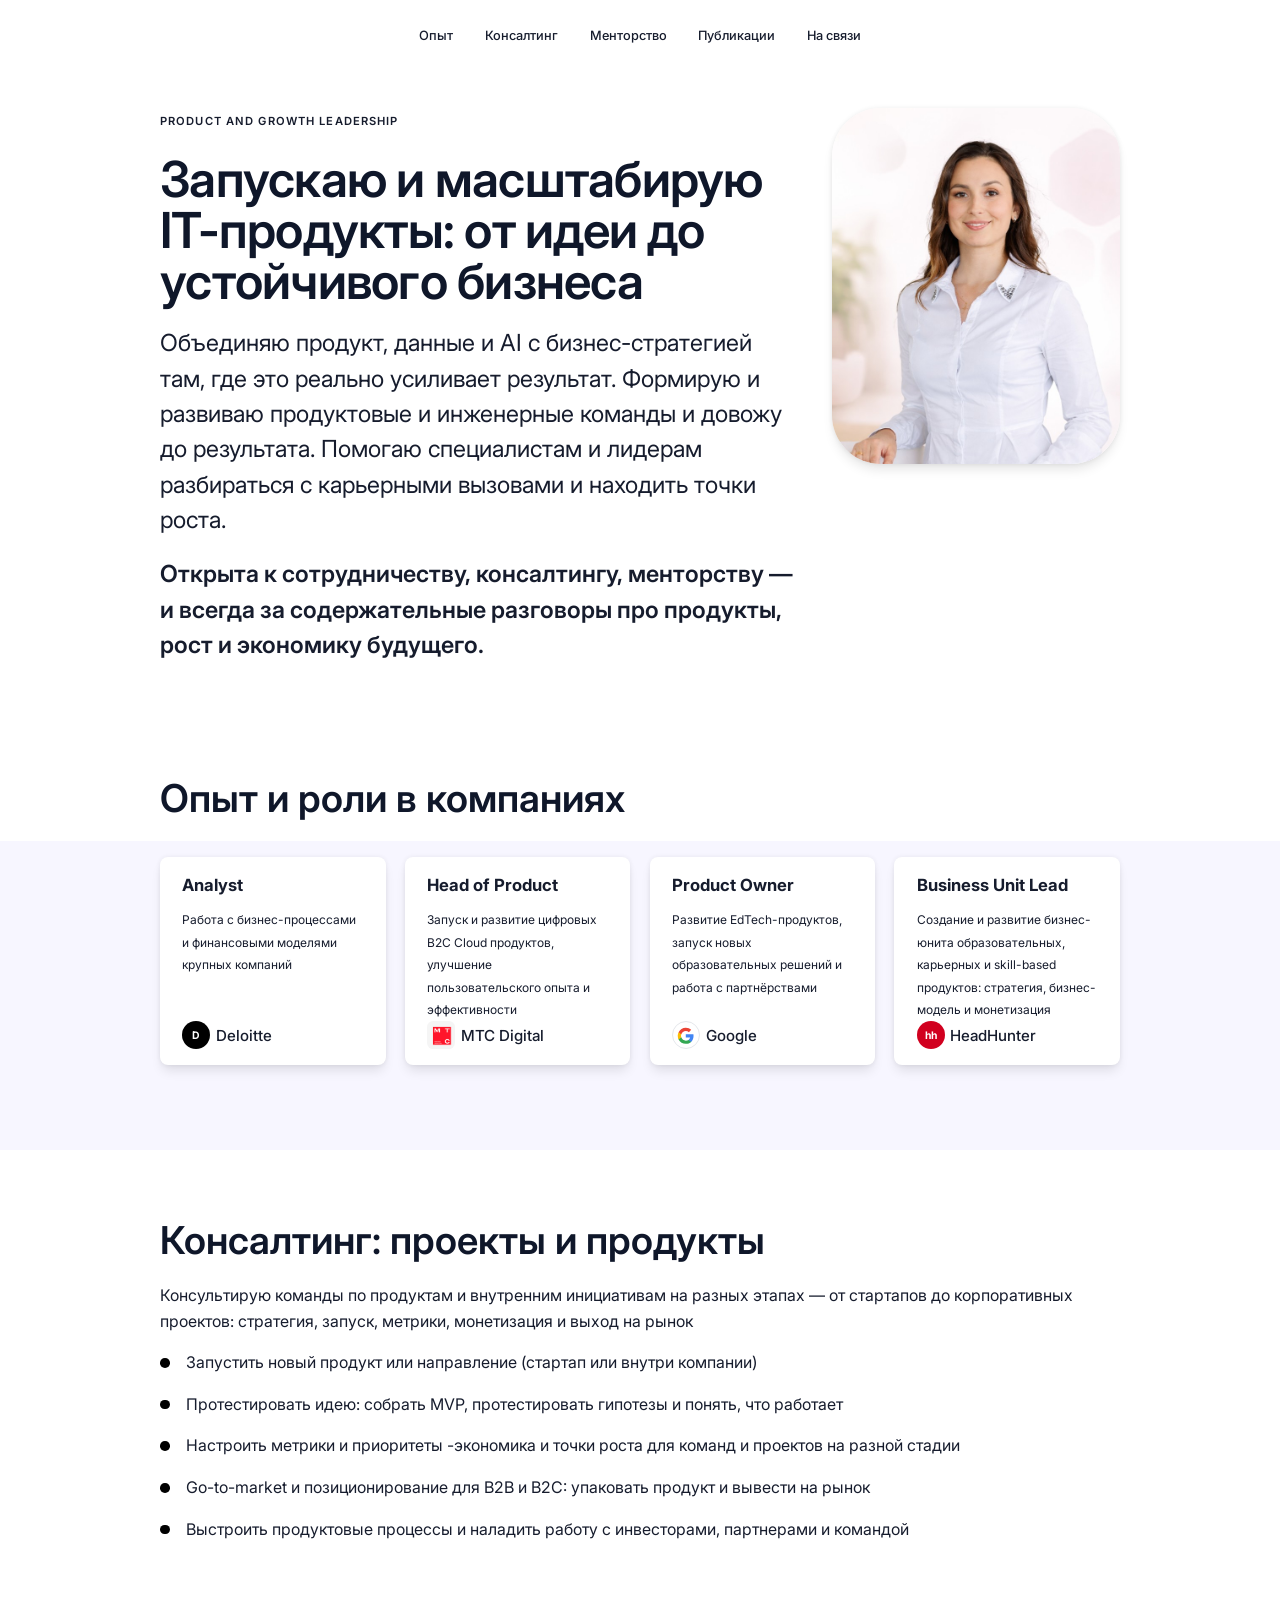
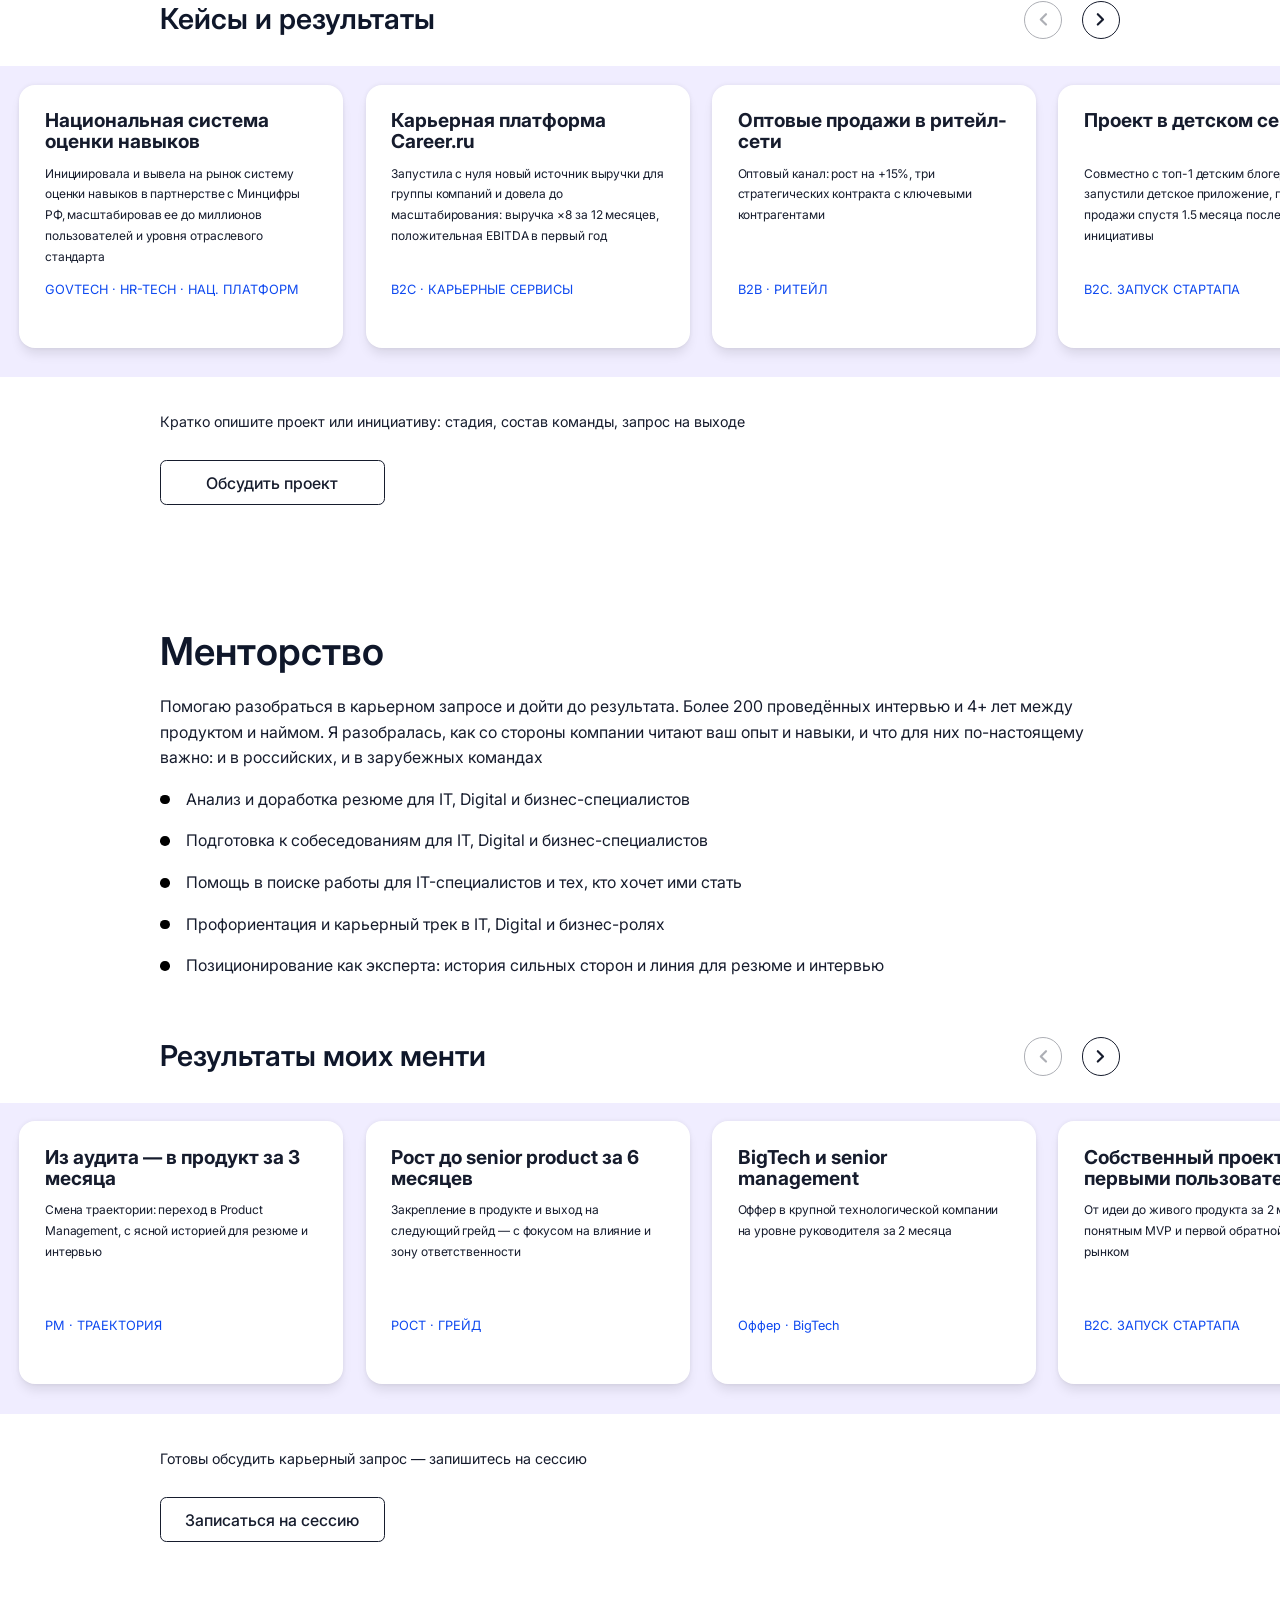
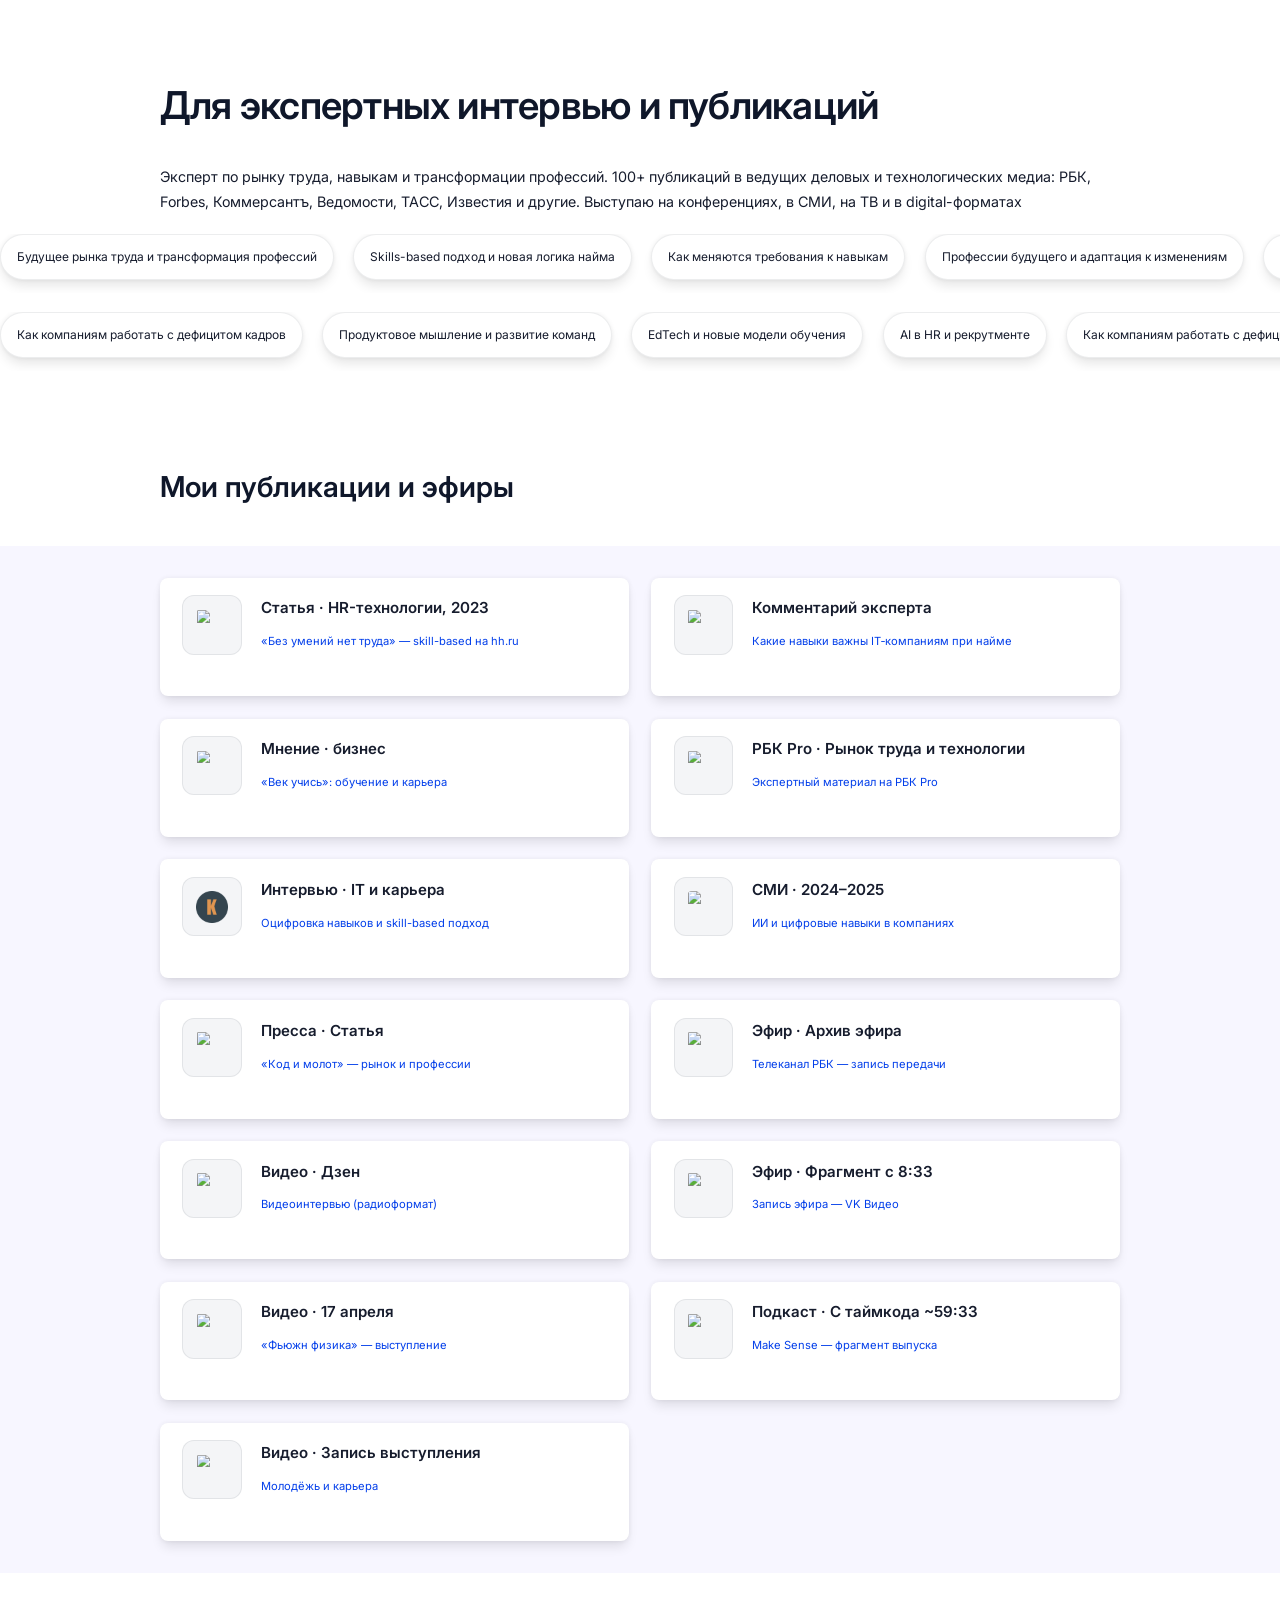
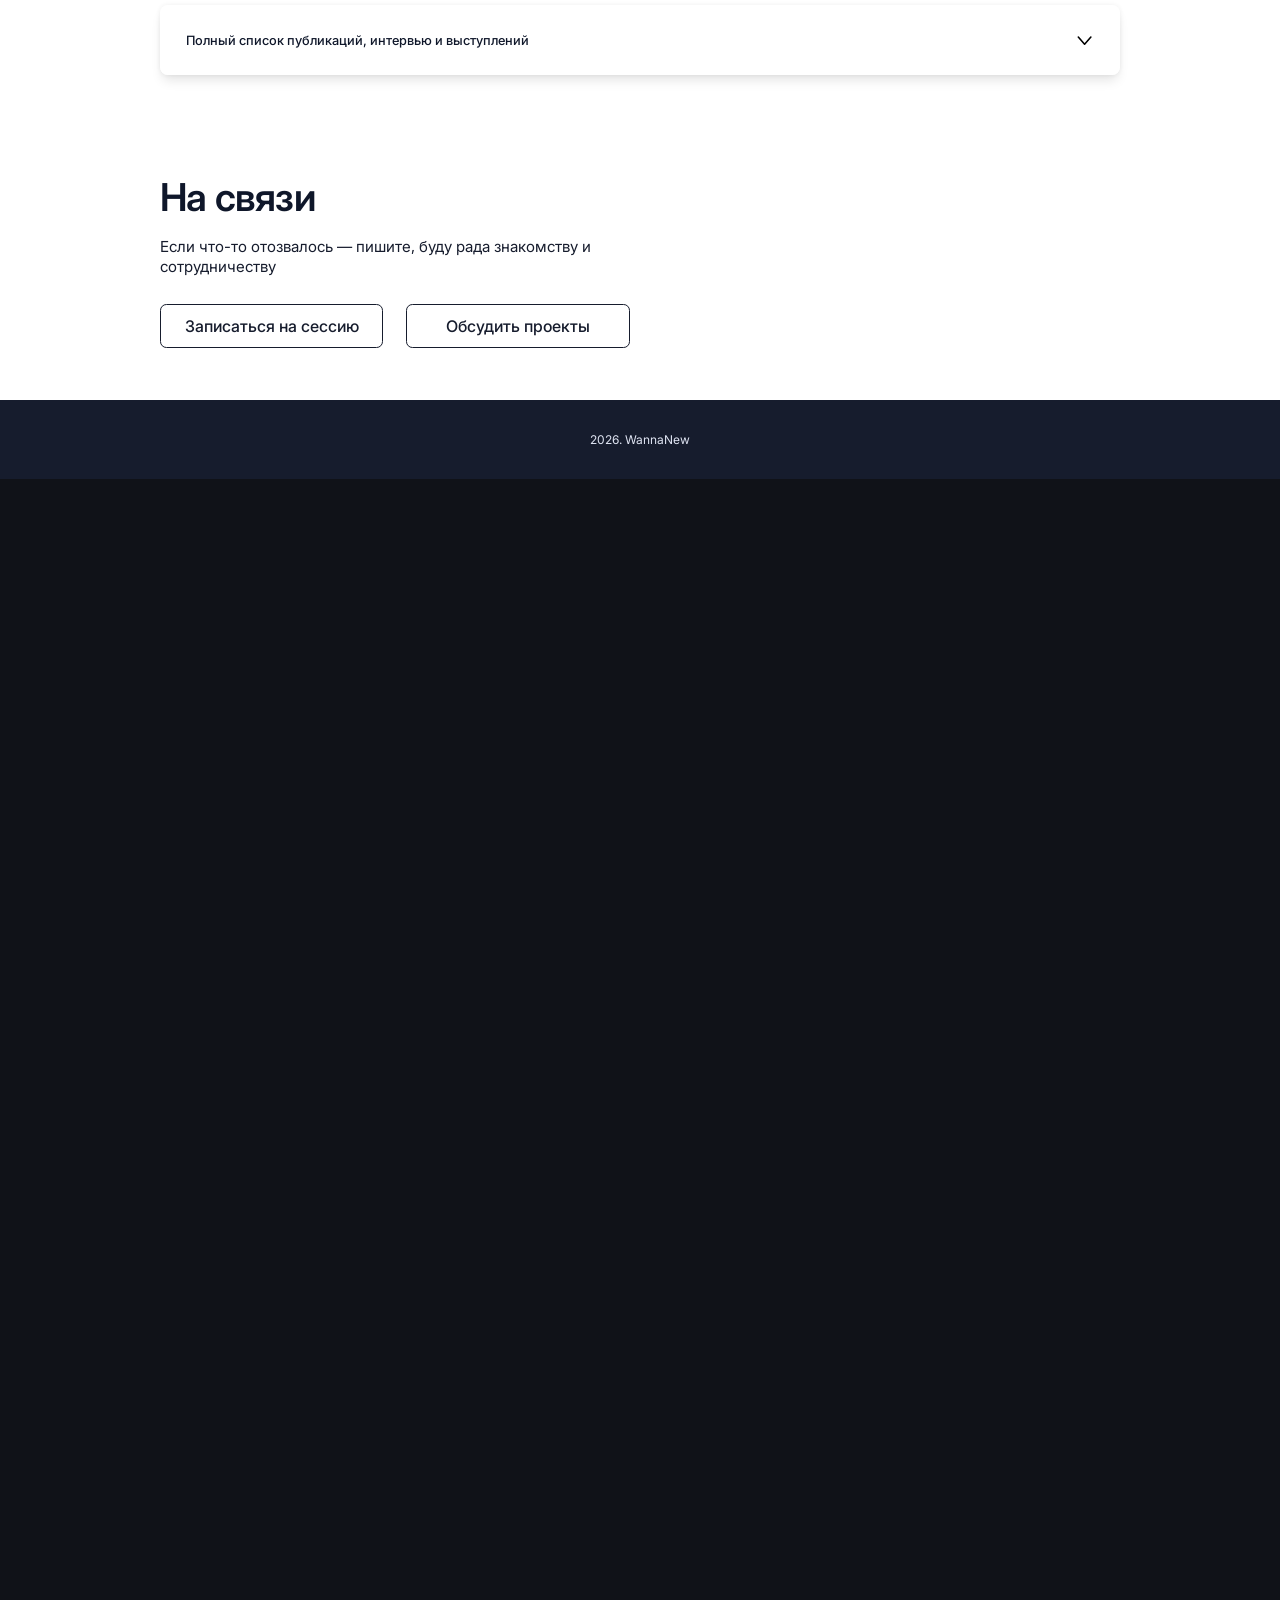
==== commit 70d8a018: "Краткое описание изменений" ====
--- a/index.html
+++ b/index.html
@@ -26,7 +26,7 @@
       href="https://fonts.googleapis.com/css2?family=Inter:wght@400;500;600;700&display=swap"
       rel="stylesheet"
     />
-    <link rel="stylesheet" href="styles.css?v=36" />
+    <link rel="stylesheet" href="styles.css?v=41" />
   </head>
   <body>
 
@@ -637,6 +637,7 @@
           <li><a href="https://www.gazeta.ru/social/news/2026/01/28/27721063.shtml" target="_blank" rel="noopener noreferrer">Газета.ru</a></li>
           <li><a href="https://iz.ru/2031224/2026-01-30/bolshinstvo-soiskatelei-v-rossii-schitaiut-testovye-zadaniia-normoi-pri-naime" target="_blank" rel="noopener noreferrer">Известия — тестовые задания при найме</a></li>
           <li><a href="https://www.gazeta.ru/business/news/2026/02/25/27930331.shtml" target="_blank" rel="noopener noreferrer">Газета.ru — бизнес</a></li>
+          <li><a href="https://ul-rks.ru/2026/03/18/marina-dorohova-rossiyane-hotyat-podderzhki-i-obucheniya/" target="_blank" rel="noopener noreferrer">Federal News — россияне хотят поддержки и обучения</a></li>
           <li class="pub-group-label">Эфиры и интервью (видеозаписи)</li>
           <li><a href="https://dzen.ru/video/watch/6495f80243a66c46a820febb" target="_blank" rel="noopener noreferrer">Дзен — видео (радио)</a></li>
           <li><a href="https://vkvideo.ru/video-614179_456244495" target="_blank" rel="noopener noreferrer">VK Видео — эфир (с 8:33)</a></li>
--- a/styles.css
+++ b/styles.css
@@ -170,6 +170,14 @@
   min-width: 0;
 }
 
+.hero__left {
+  display: flex;
+  flex-direction: column;
+  align-items: flex-start;
+  gap: 24px;
+  min-width: 0;
+}
+
 .hero__kicker {
   margin: 0;
   color: var(--text-body);
@@ -191,7 +199,7 @@
 }
 
 .hero__description {
-  margin: 24px 0 0;
+  margin: 0;
   max-width: 795px;
   color: var(--text-body);
   font-size: 18px;
@@ -199,12 +207,12 @@
 }
 
 .hero__description.hero__description--emphasis {
-  margin-top: calc(1em * 1.5 + 0.35em);
+  margin: 0;
   font-weight: 600;
 }
 
 .hero__socials {
-  margin: 24px 0 0;
+  margin: 0;
   padding: 0;
   list-style: none;
   display: flex;
@@ -273,7 +281,7 @@
   overflow: hidden;
 }
 
-/* Бургер, выдвижное меню и стек героя — с 700px; фото на всю ширину контентной колонки. 701+ — двухколоночный герой до правил 1300px */
+/* Бургер и меню — с 700px; герой: строка «кикер + аватар», ниже заголовок и текст на всю ширину */
 @media (max-width: 700px) {
   html {
     scroll-padding-top: calc(68px + env(safe-area-inset-top, 0px));
@@ -371,46 +379,81 @@
 
   .hero__content {
     margin-top: 20px;
-    grid-template-columns: 1fr;
-    gap: 20px;
+    grid-template-columns: minmax(0, 1fr) clamp(88px, 26vw, 112px);
+    grid-template-rows: auto;
+    column-gap: 18px;
+    row-gap: 20px;
+    align-items: start;
     padding-bottom: 24px;
     width: 100%;
   }
 
+  /* Дети .hero__left участвуют в сетке .hero__content: только верхняя строка в 2 колонки */
   .hero__left {
+    display: contents;
+  }
+
+  .hero__kicker {
+    grid-column: 1;
+    grid-row: 1;
+    align-self: start;
     min-width: 0;
   }
 
   .hero__right {
-    order: -1;
-    justify-self: stretch;
-    width: 100%;
-    max-width: 100%;
+    grid-column: 2;
+    grid-row: 1;
+    justify-self: end;
+    width: auto;
+    max-width: none;
   }
 
   .hero__right img {
     display: block;
-    width: 100%;
+    width: clamp(88px, 26vw, 112px);
+    height: clamp(88px, 26vw, 112px);
     max-width: none;
-    border-radius: clamp(20px, 5vw, 36px);
+    aspect-ratio: 1;
+    object-fit: cover;
+    object-position: center 18%;
+    border-radius: 50%;
+    box-shadow: 0 2px 10px rgba(0, 0, 0, 0.06), 0 8px 24px -6px rgba(0, 0, 0, 0.12);
   }
 
   .hero__title {
+    grid-column: 1 / -1;
+    grid-row: 2;
     font-size: clamp(28px, 7.5vw, 44px);
+  }
+
+  .hero__description:not(.hero__description--emphasis) {
+    grid-column: 1 / -1;
+    grid-row: 3;
+  }
+
+  .hero__description.hero__description--emphasis {
+    grid-column: 1 / -1;
+    grid-row: 4;
+  }
+
+  .hero__socials {
+    grid-column: 1 / -1;
+    grid-row: 5;
   }
 
   .hero__description {
     font-size: 16px;
     line-height: 1.5;
-    margin-top: 16px;
-  }
-
-  .hero__description.hero__description--emphasis {
-    margin-top: calc(1em * 1.5 + 0.5em);
   }
 }
 
 @media (max-width: 480px) {
+  .hero__content {
+    grid-template-columns: minmax(0, 1fr) clamp(76px, 22vw, 96px);
+    column-gap: 14px;
+    row-gap: 18px;
+  }
+
   .hero__kicker {
     font-size: 12px;
     letter-spacing: 0.08em;
@@ -426,7 +469,8 @@
   }
 
   .hero__right img {
-    border-radius: clamp(18px, 4.5vw, 28px);
+    width: clamp(76px, 22vw, 96px);
+    height: clamp(76px, 22vw, 96px);
   }
 }
 
@@ -1212,14 +1256,32 @@
     margin-top: 32px;
   }
 
+  .publications-marquee + .publications-marquee {
+    margin-top: 12px;
+  }
+
+  .publications-marquee__viewport {
+    min-height: 30px;
+    padding: 0 0 8px;
+  }
+
+  .publications-marquee__group {
+    gap: 12px;
+    padding-right: 12px;
+  }
+
   .publications-marquee__pill {
-    font-size: 14px;
-    line-height: 1.45;
+    min-height: 30px;
+    padding: 5px 12px;
+    font-size: 12px;
+    line-height: 1.35;
+    border-radius: 40px;
+    box-shadow: 0 0 4px rgba(0, 0, 0, 0.05), 0 5px 10px -2px rgba(0, 0, 0, 0.08);
   }
 
   .publications-marquee__track--to-left,
   .publications-marquee__track--to-right {
-    animation-duration: 30s;
+    animation-duration: 15s;
   }
 }
 
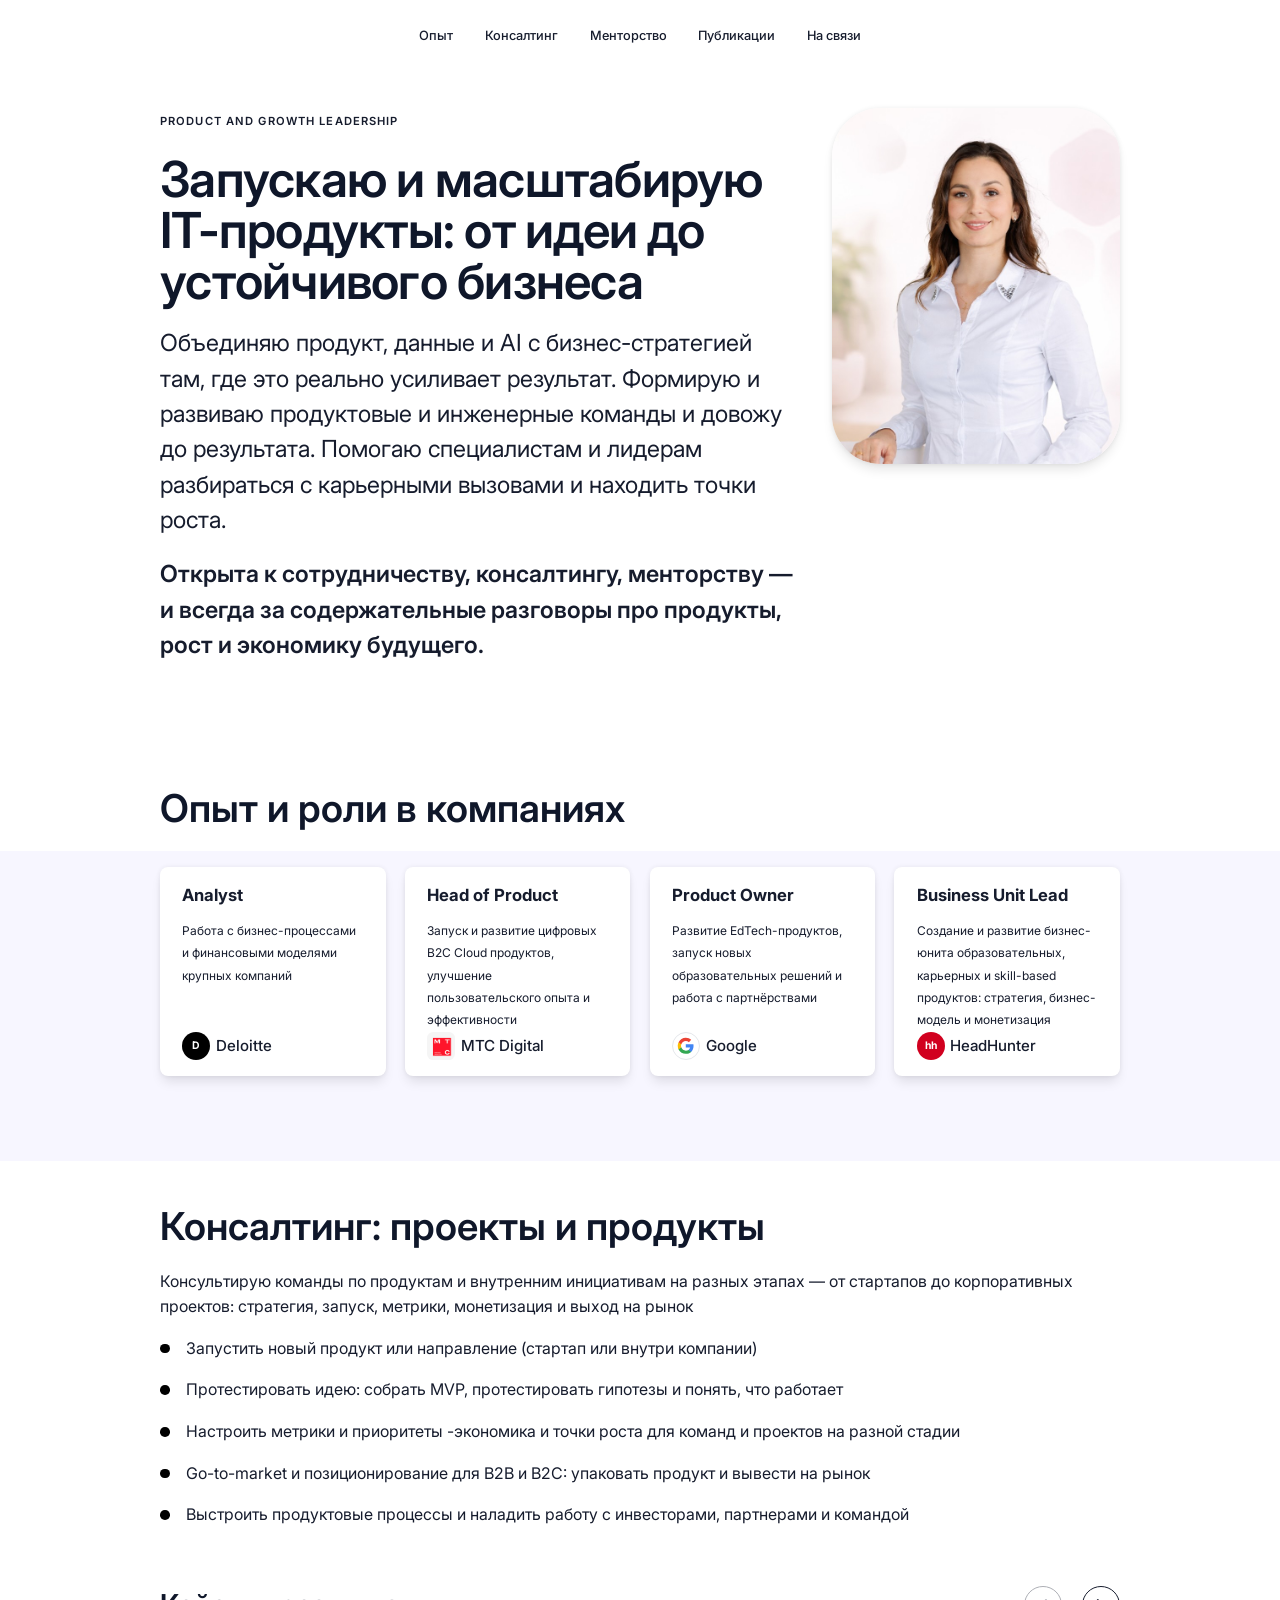
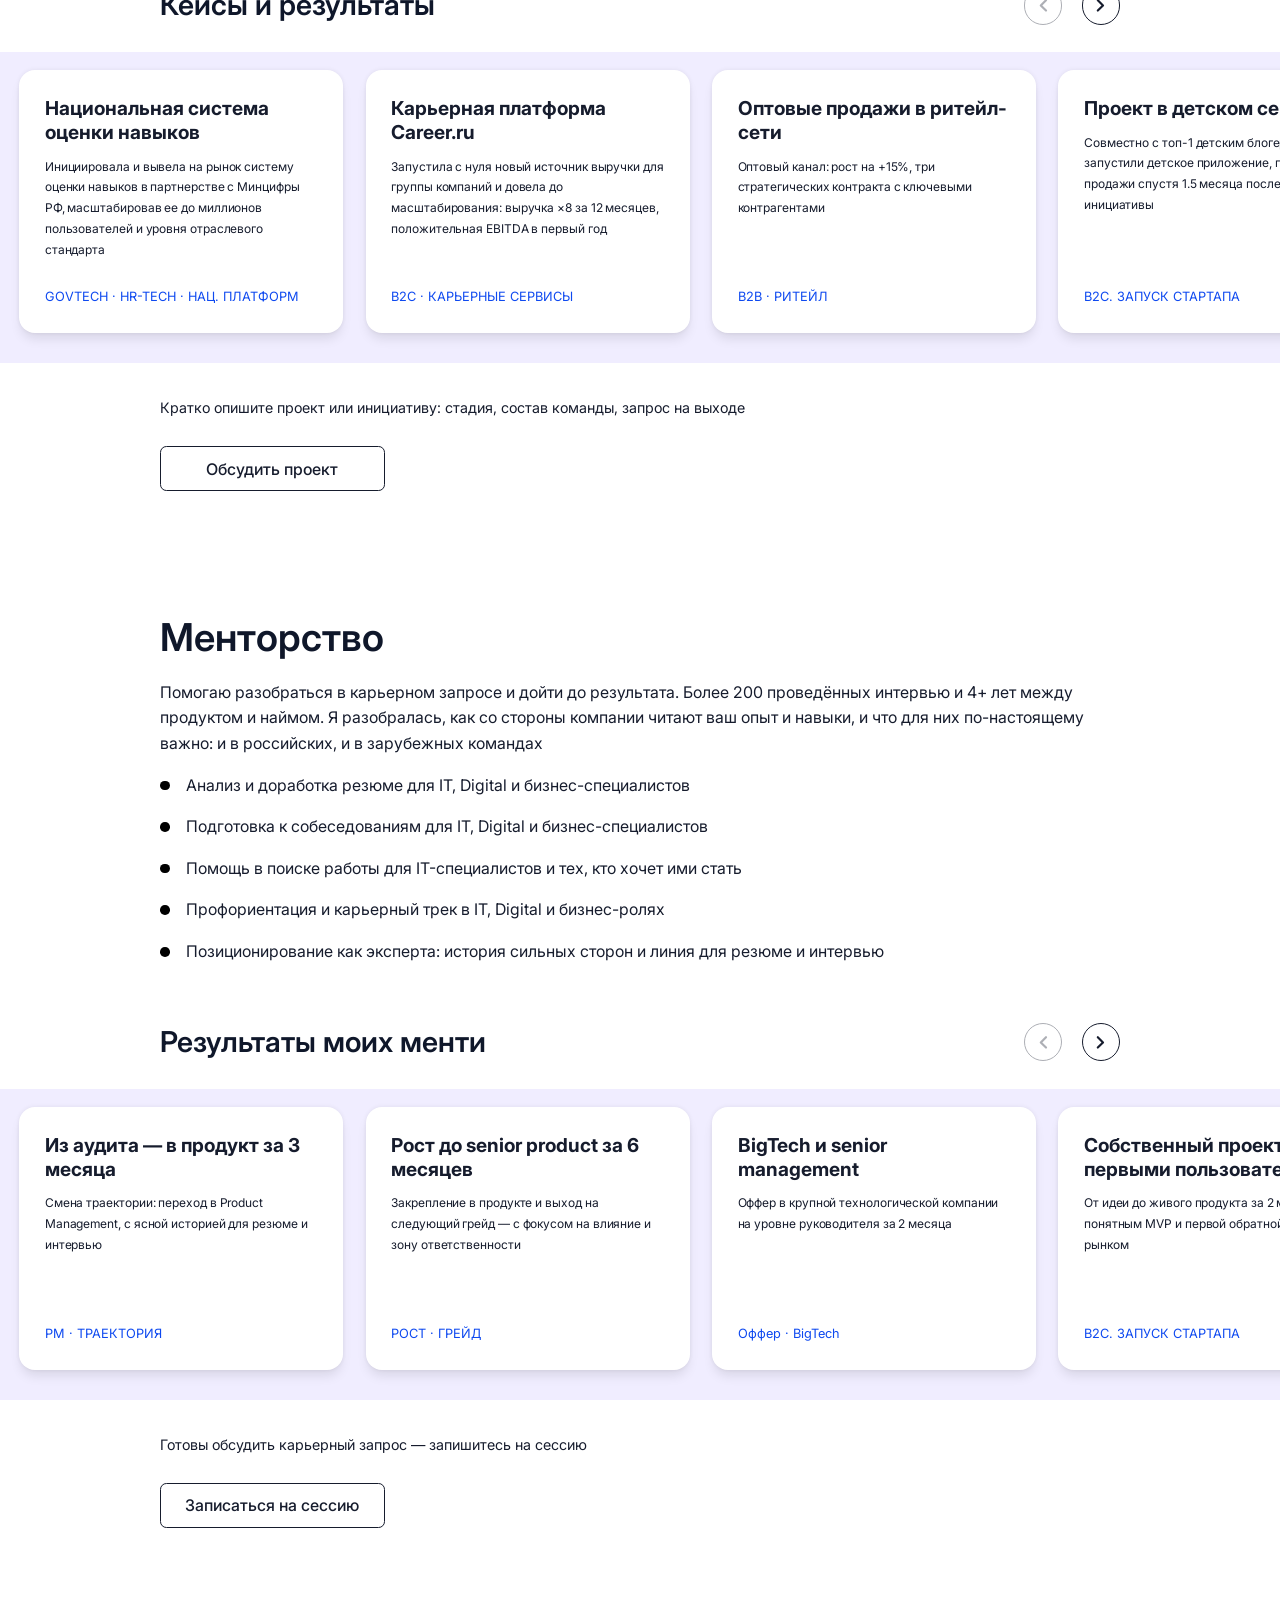
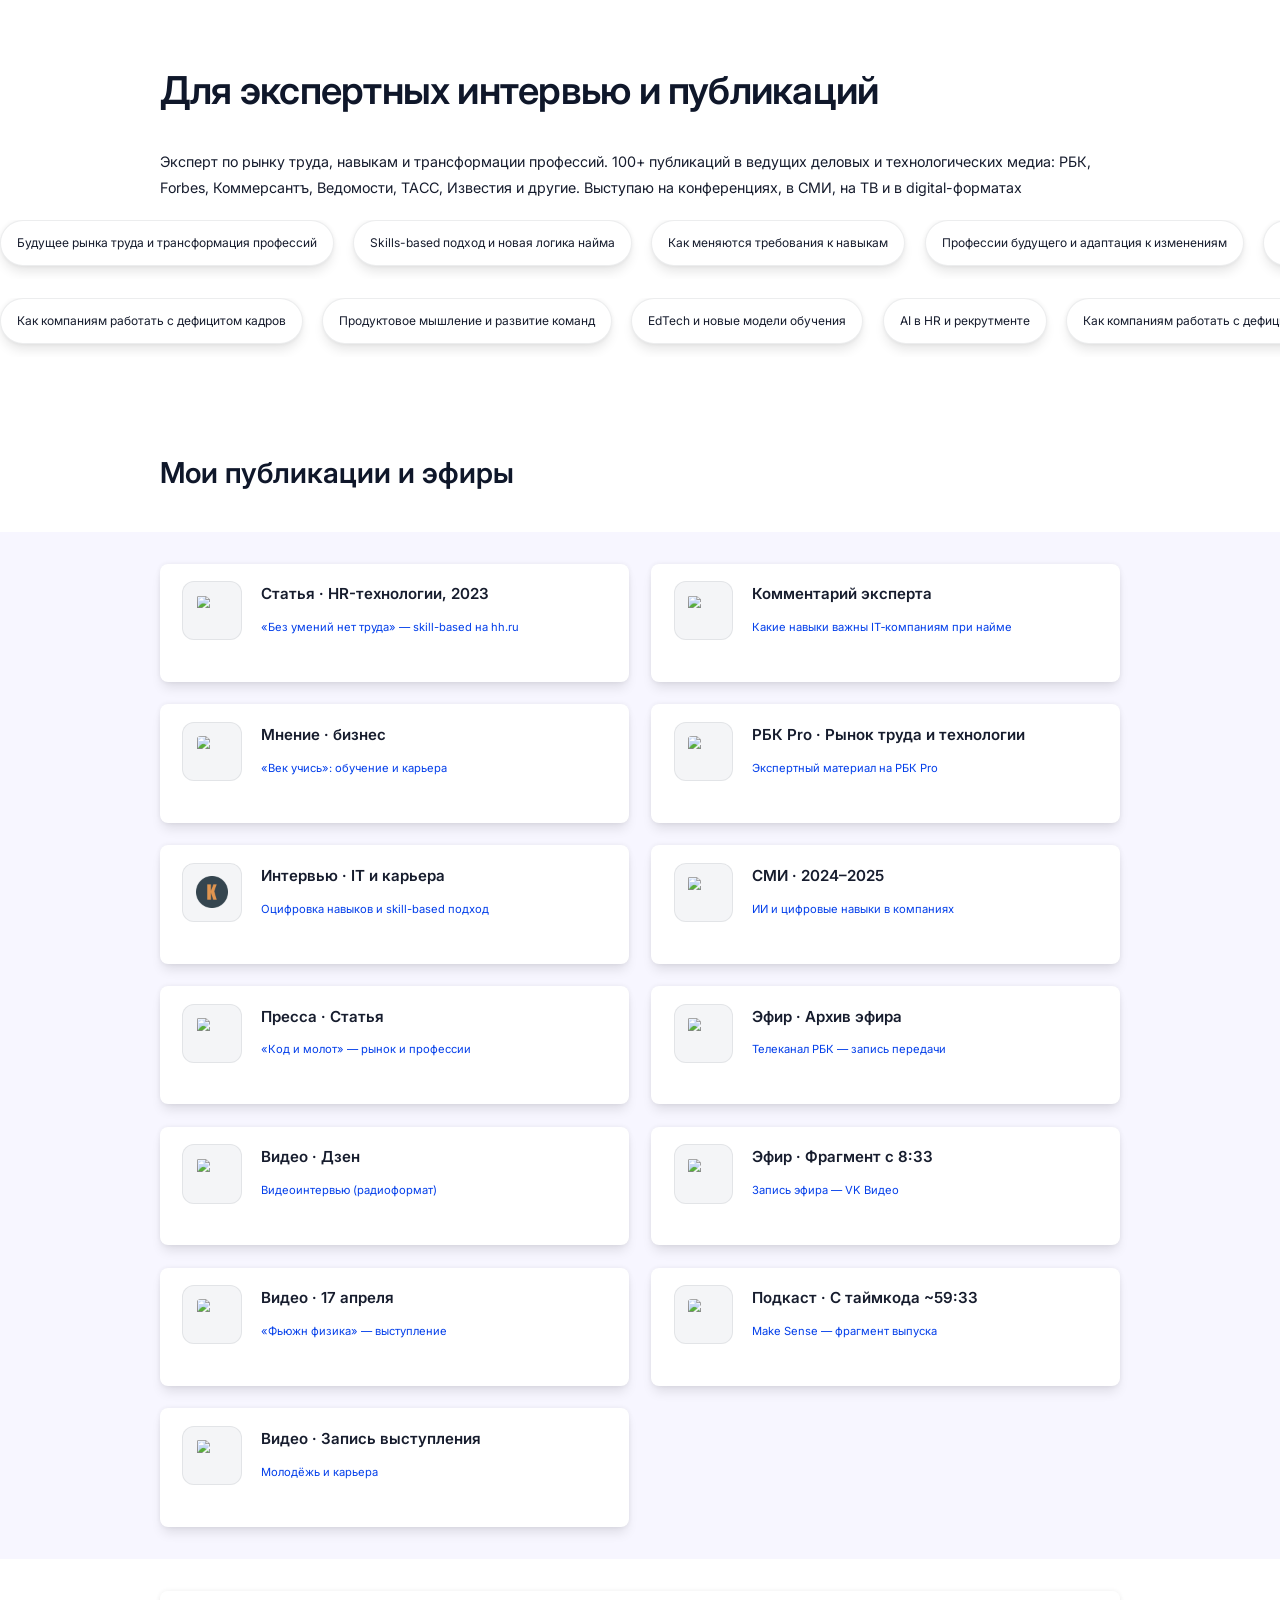
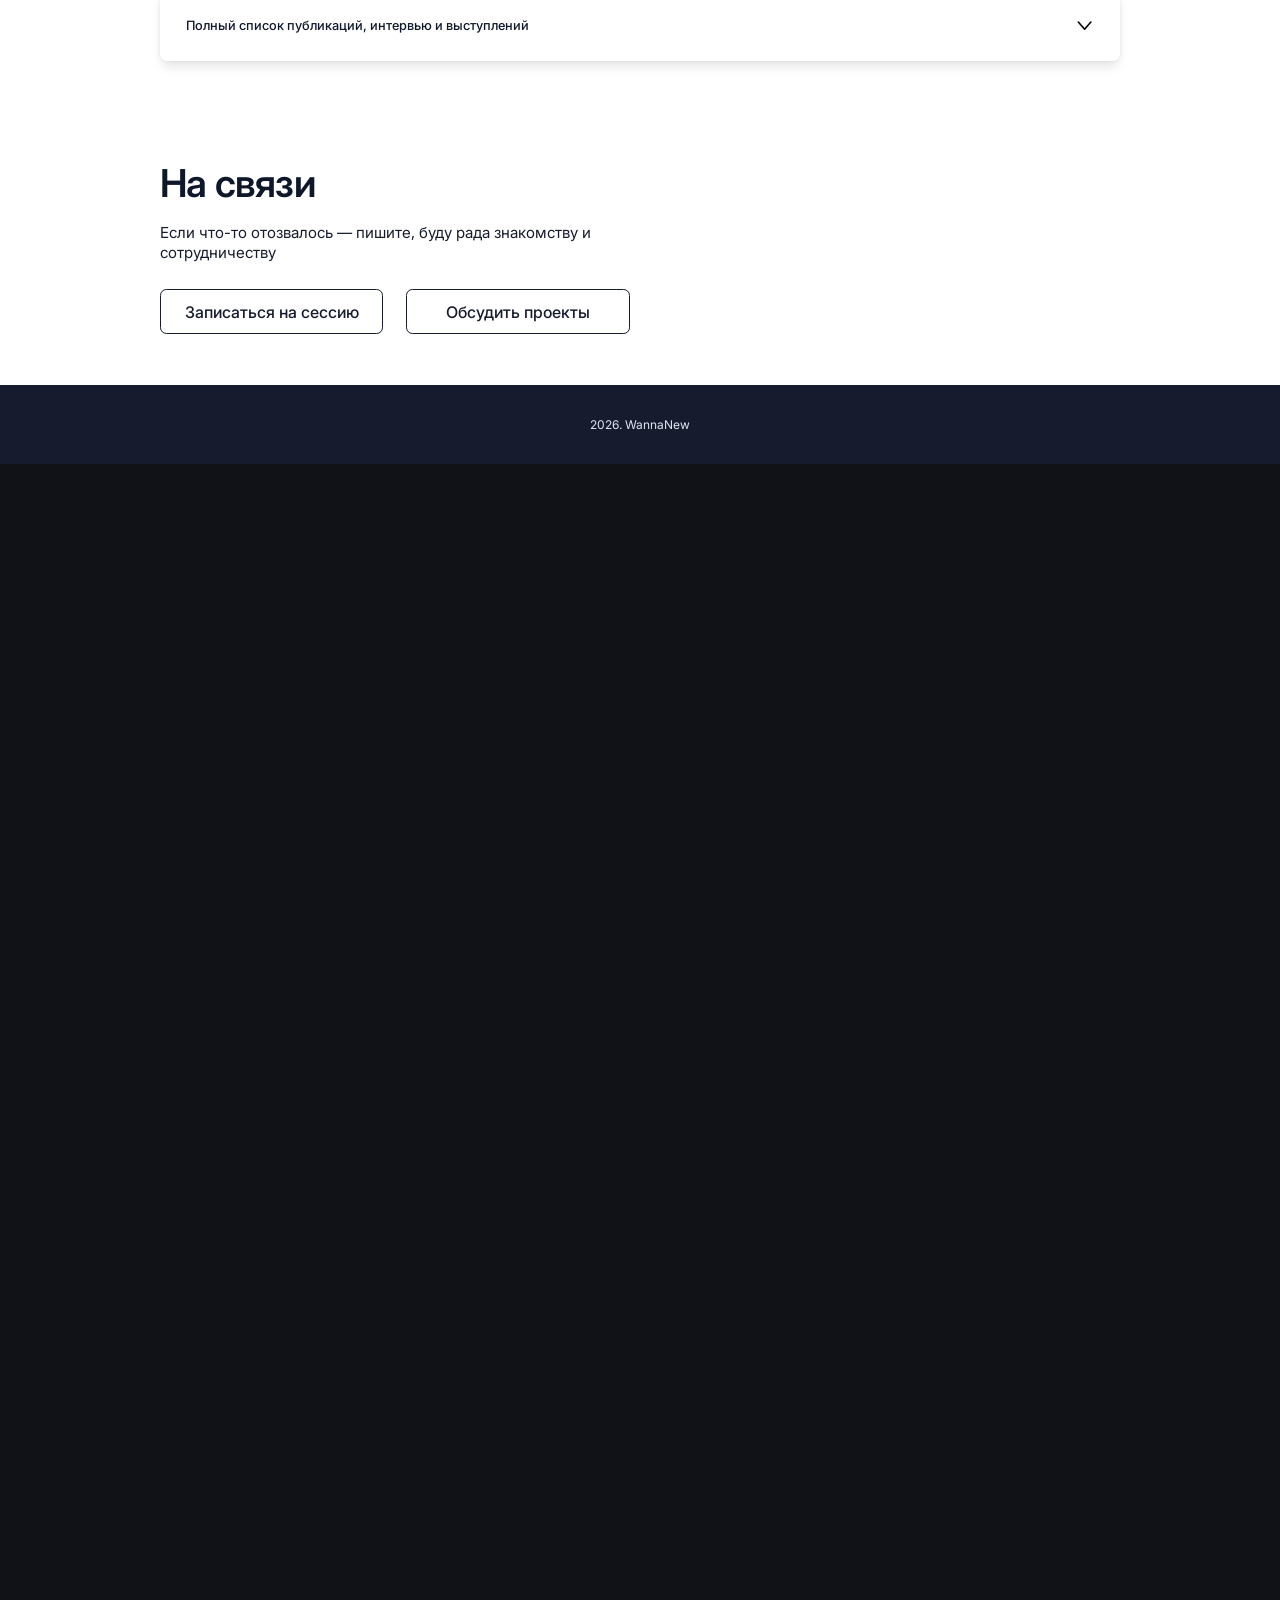
==== commit a8510574: "Краткое описание изменений" ====
--- a/index.html
+++ b/index.html
@@ -26,7 +26,7 @@
       href="https://fonts.googleapis.com/css2?family=Inter:wght@400;500;600;700&display=swap"
       rel="stylesheet"
     />
-    <link rel="stylesheet" href="styles.css?v=41" />
+    <link rel="stylesheet" href="styles.css?v=46" />
   </head>
   <body>
 
@@ -55,8 +55,19 @@
         </header>
 
         <div class="hero__content">
-          <div class="hero__left">
+          <div class="hero__intro">
             <p class="hero__kicker">PRODUCT AND GROWTH LEADERSHIP</p>
+            <div class="hero__right">
+              <img
+                src="hero-photo.jpg"
+                alt="Марина Дорохова"
+                width="381"
+                height="471"
+                fetchpriority="high"
+              />
+            </div>
+          </div>
+          <div class="hero__body">
             <h1 class="hero__title">
               Запускаю и масштабирую IT-продукты: от идеи до устойчивого бизнеса
             </h1>
@@ -77,16 +88,6 @@
               <li><a href="#" aria-label="Telegram"><svg viewBox="0 0 24 24" aria-hidden="true"><path d="M21 4.7 2.9 11.6c-1.2.5-1.2 1.2-.2 1.5l4.6 1.4 1.8 5.3c.2.6.1.8.8.8.5 0 .7-.2 1-.5l2.3-2.2 4.8 3.6c.9.5 1.5.2 1.7-.8L23 6c.3-1.2-.5-1.8-1.4-1.3ZM8 14.2l10.2-6.4c.5-.3.9-.1.5.2l-8.7 7.8-.3 3.1-1.7-4.7Z"/></svg></a></li>
               <li><a href="#" aria-label="YouTube"><svg viewBox="0 0 24 24" aria-hidden="true"><path d="M22 8.6c-.2-1.1-1-2-2-2.2C18.2 6 12 6 12 6s-6.2 0-8 .4c-1 .2-1.8 1.1-2 2.2C1.6 10.3 1.6 12 1.6 12s0 1.7.4 3.4c.2 1.1 1 2 2 2.2 1.8.4 8 .4 8 .4s6.2 0 8-.4c1-.2 1.8-1.1 2-2.2.4-1.7.4-3.4.4-3.4s0-1.7-.4-3.4ZM9.9 15.2V8.8l5.6 3.2-5.6 3.2Z"/></svg></a></li>
             </ul>
-          </div>
-
-          <div class="hero__right">
-            <img
-              src="hero-photo.jpg"
-              alt="Марина Дорохова"
-              width="381"
-              height="471"
-              fetchpriority="high"
-            />
           </div>
         </div>
       </div>
--- a/styles.css
+++ b/styles.css
@@ -6,6 +6,10 @@
   --container: min(1200px, calc(100% - 48px));
   --accent-blue: #033fea;
   --accent-purple-bg: rgba(105, 81, 255, 0.05);
+  /* Ритм «конец блока → заголовок следующего» как у «Обсудить проект» → «Менторство» */
+  --section-bridge-cta-margin: 60px;
+  --section-bridge-pad-bottom: 51px;
+  --section-bridge-pad-top: 39px;
 }
 
 html {
@@ -42,7 +46,7 @@
 .hero {
   min-height: auto;
   background: var(--bg);
-  padding-bottom: 70px;
+  padding-bottom: var(--section-bridge-pad-bottom);
 }
 
 .hero__container {
@@ -86,11 +90,6 @@
   outline: none;
 }
 
-.hero__menu-toggle:hover {
-  background: #e8eaef;
-  outline: none;
-}
-
 .hero__menu-toggle:focus-visible {
   background: #e8eaef;
   outline: 2px solid var(--text-main);
@@ -150,7 +149,6 @@
   transition: background-color 0.15s ease, color 0.15s ease;
 }
 
-.hero__links a:hover,
 .hero__links a:focus-visible {
   background: #e8eaef;
   color: var(--text-main);
@@ -161,31 +159,45 @@
   margin-top: 45px;
   display: grid;
   grid-template-columns: 791px 381px;
+  grid-template-rows: auto auto;
   justify-content: space-between;
   align-items: start;
-  gap: 28px;
-}
-
-.hero__right {
-  min-width: 0;
-}
-
-.hero__left {
-  display: flex;
-  flex-direction: column;
-  align-items: flex-start;
-  gap: 24px;
-  min-width: 0;
+  column-gap: 28px;
+  row-gap: 24px;
+}
+
+/* На десктопе кикер + фото участвуют в одной сетке с блоком текста (см. grid-row) */
+.hero__intro {
+  display: contents;
 }
 
 .hero__kicker {
   margin: 0;
+  grid-column: 1;
+  grid-row: 1;
   color: var(--text-body);
   font-size: 14px;
   line-height: 34px;
   letter-spacing: 0.1em;
   font-weight: 600;
   text-transform: uppercase;
+}
+
+.hero__right {
+  grid-column: 2;
+  grid-row: 1 / span 2;
+  align-self: start;
+  min-width: 0;
+}
+
+.hero__body {
+  grid-column: 1;
+  grid-row: 2;
+  display: flex;
+  flex-direction: column;
+  align-items: flex-start;
+  gap: 24px;
+  min-width: 0;
 }
 
 .hero__title {
@@ -207,15 +219,15 @@
 }
 
 .hero__description.hero__description--emphasis {
-  margin: 0;
+  margin: 0 0 var(--section-bridge-cta-margin);
   font-weight: 600;
 }
 
 .hero__socials {
+  display: none;
   margin: 0;
   padding: 0;
   list-style: none;
-  display: flex;
   align-items: center;
   gap: 17px;
   opacity: 0;
@@ -238,12 +250,6 @@
   align-items: center;
   justify-content: center;
   transition: transform 0.15s ease, background-color 0.15s ease, color 0.15s ease;
-}
-
-.hero__socials a:hover {
-  background: var(--text-body);
-  color: #fff;
-  transform: translateY(-1px);
 }
 
 .hero__socials svg {
@@ -281,7 +287,7 @@
   overflow: hidden;
 }
 
-/* Бургер и меню — с 700px; герой: строка «кикер + аватар», ниже заголовок и текст на всю ширину */
+/* Бургер и меню — с 700px; герой: flex-строка кикер+аватар, под ним текст на всю ширину */
 @media (max-width: 700px) {
   html {
     scroll-padding-top: calc(68px + env(safe-area-inset-top, 0px));
@@ -289,7 +295,6 @@
 
   .hero {
     min-height: auto;
-    padding-bottom: 40px;
   }
 
   .hero__container {
@@ -379,39 +384,52 @@
 
   .hero__content {
     margin-top: 20px;
-    grid-template-columns: minmax(0, 1fr) clamp(88px, 26vw, 112px);
-    grid-template-rows: auto;
-    column-gap: 18px;
-    row-gap: 20px;
-    align-items: start;
-    padding-bottom: 24px;
+    display: flex;
+    flex-direction: column;
+    gap: 20px;
     width: 100%;
   }
 
-  /* Дети .hero__left участвуют в сетке .hero__content: только верхняя строка в 2 колонки */
-  .hero__left {
-    display: contents;
-  }
-
-  .hero__kicker {
-    grid-column: 1;
-    grid-row: 1;
-    align-self: start;
+  .hero__intro {
+    display: flex;
+    flex-direction: row;
+    align-items: center;
+    justify-content: space-between;
+    gap: 10px;
+    width: 100%;
     min-width: 0;
   }
 
-  .hero__right {
-    grid-column: 2;
-    grid-row: 1;
-    justify-self: end;
-    width: auto;
-    max-width: none;
+  .hero__intro .hero__kicker {
+    flex: 1;
+    min-width: 0;
+    margin: 0;
+    font-size: clamp(14px, 4.2vw, 17px);
+    line-height: 1.3;
+    letter-spacing: 0.06em;
+  }
+
+  .hero__intro .hero__right {
+    flex-shrink: 0;
+    grid-column: auto;
+    grid-row: auto;
+    align-self: auto;
+  }
+
+  .hero__body {
+    display: flex;
+    flex-direction: column;
+    gap: 20px;
+    width: 100%;
+    min-width: 0;
+    grid-column: auto;
+    grid-row: auto;
   }
 
   .hero__right img {
     display: block;
-    width: clamp(88px, 26vw, 112px);
-    height: clamp(88px, 26vw, 112px);
+    width: clamp(80px, 24vw, 104px);
+    height: clamp(80px, 24vw, 104px);
     max-width: none;
     aspect-ratio: 1;
     object-fit: cover;
@@ -421,24 +439,7 @@
   }
 
   .hero__title {
-    grid-column: 1 / -1;
-    grid-row: 2;
     font-size: clamp(28px, 7.5vw, 44px);
-  }
-
-  .hero__description:not(.hero__description--emphasis) {
-    grid-column: 1 / -1;
-    grid-row: 3;
-  }
-
-  .hero__description.hero__description--emphasis {
-    grid-column: 1 / -1;
-    grid-row: 4;
-  }
-
-  .hero__socials {
-    grid-column: 1 / -1;
-    grid-row: 5;
   }
 
   .hero__description {
@@ -449,14 +450,21 @@
 
 @media (max-width: 480px) {
   .hero__content {
-    grid-template-columns: minmax(0, 1fr) clamp(76px, 22vw, 96px);
-    column-gap: 14px;
-    row-gap: 18px;
-  }
-
-  .hero__kicker {
-    font-size: 12px;
-    letter-spacing: 0.08em;
+    gap: 18px;
+  }
+
+  .hero__intro {
+    gap: 8px;
+  }
+
+  .hero__intro .hero__kicker {
+    font-size: clamp(13px, 3.8vw, 15px);
+    line-height: 1.3;
+    letter-spacing: 0.055em;
+  }
+
+  .hero__body {
+    gap: 18px;
   }
 
   .hero__title {
@@ -469,8 +477,8 @@
   }
 
   .hero__right img {
-    width: clamp(76px, 22vw, 96px);
-    height: clamp(76px, 22vw, 96px);
+    width: clamp(72px, 21vw, 92px);
+    height: clamp(72px, 21vw, 92px);
   }
 }
 
@@ -488,7 +496,7 @@
   position: relative;
   background: #fff;
   min-height: 522px;
-  padding: 8px 0 61px;
+  padding: var(--section-bridge-pad-top) 0 61px;
 }
 
 .roles::before {
@@ -496,7 +504,7 @@
   position: absolute;
   left: 0;
   right: 0;
-  top: 94px;
+  top: 125px;
   height: 387px;
   background: var(--accent-purple-bg);
 }
@@ -619,14 +627,32 @@
 /* Фиолетовый фон только под карточками: заголовок остаётся на чистом белом (как блок «Кейсы» в консалтинге) */
 @media (max-width: 1024px) {
   .roles::before {
-    top: clamp(108px, 20vw, 168px);
+    top: clamp(139px, 20vw, 199px);
   }
 }
 
 @media (max-width: 760px) {
+  :root {
+    --section-bridge-cta-margin: 32px;
+    --section-bridge-pad-bottom: 32px;
+    --section-bridge-pad-top: 28px;
+  }
+
+  .hero {
+    padding-bottom: 40px;
+  }
+
+  .hero__content {
+    padding-bottom: 24px;
+  }
+
+  .hero__description.hero__description--emphasis {
+    margin-bottom: 0;
+  }
+
   .roles {
     min-height: auto;
-    padding: 16px 0 40px;
+    padding: var(--section-bridge-pad-top) 0 40px;
   }
 
   .consulting__title,
@@ -640,7 +666,7 @@
   }
 
   .roles::before {
-    top: clamp(136px, 38vw, 220px);
+    top: clamp(148px, 38vw, 232px);
     height: auto;
     bottom: 0;
     background: linear-gradient(
@@ -733,7 +759,7 @@
    ================================================================ */
 .consulting {
   background: #fff;
-  padding: 39px 0 51px;
+  padding: var(--section-bridge-pad-top) 0 var(--section-bridge-pad-bottom);
 }
 
 .consulting__container {
@@ -838,13 +864,6 @@
   outline: none;
 }
 
-.consulting__cases-arrows button:not(:disabled):hover {
-  background: #e8eaef;
-  color: var(--text-main);
-  border-color: var(--text-main);
-  transform: translateY(-1px);
-}
-
 .consulting__cases-arrows button:not(:disabled):focus-visible {
   outline: 2px solid var(--text-main);
   outline-offset: 3px;
@@ -904,19 +923,22 @@
   scroll-snap-align: start;
   box-shadow: var(--shadow-card);
   transform: translateZ(0);
+  display: flex;
+  flex-direction: column;
+  gap: 16px;
 }
 
 .consulting__card h4 {
   margin: 0;
-  height: 51px;
   font-size: 24px;
-  line-height: 1.1;
+  line-height: 1.25;
   color: var(--text-body);
 }
 
 .consulting__card p {
-  margin: 16px 0 0;
-  height: 129px;
+  margin: 0;
+  flex: 1 1 auto;
+  min-height: 0;
   font-size: 15px;
   line-height: 26px;
   letter-spacing: -0.1px;
@@ -925,7 +947,7 @@
 
 .consulting__card span {
   display: inline-block;
-  margin-top: 16px;
+  margin: 0;
   font-size: 16px;
   line-height: 26px;
   color: #0e49f0;
@@ -933,7 +955,7 @@
 
 .consulting__cta {
   margin-top: 32px;
-  margin-bottom: 60px;
+  margin-bottom: var(--section-bridge-cta-margin);
   width: 281px;
   height: 56px;
   border: 2px solid var(--text-body);
@@ -948,9 +970,14 @@
   -webkit-appearance: none;
   transition: background-color 0.15s ease, color 0.15s ease, transform 0.15s ease,
     border-color 0.15s ease;
-}
-
-.consulting__cta:hover,
+  -webkit-tap-highlight-color: transparent;
+  touch-action: manipulation;
+}
+
+.consulting__cta:focus {
+  outline: none;
+}
+
 .consulting__cta:focus-visible {
   background: #dde1e8;
   color: var(--text-main);
@@ -1031,7 +1058,7 @@
 
 @media (max-width: 760px) {
   .consulting {
-    padding: 28px 0 32px;
+    padding: var(--section-bridge-pad-top) 0 var(--section-bridge-pad-bottom);
   }
 
   .consulting__intro {
@@ -1089,7 +1116,7 @@
 
   .consulting__cta {
     margin-top: 20px;
-    margin-bottom: 32px;
+    margin-bottom: var(--section-bridge-cta-margin);
     height: 50px;
     font-size: 17px;
   }
@@ -1360,10 +1387,6 @@
   width: 100%;
 }
 
-.pub-card:hover {
-  box-shadow: 0 0 8px rgba(0, 0, 0, 0.1), 0 12px 20px -3px rgba(0, 0, 0, 0.14);
-}
-
 .pub-card__icon {
   width: 74px;
   height: 74px;
@@ -1420,10 +1443,6 @@
   color: inherit;
   text-decoration: none;
   overflow-wrap: anywhere;
-}
-
-.pub-card__link a:hover {
-  text-decoration: underline;
 }
 
 @media (max-width: 980px) {
@@ -1513,10 +1532,6 @@
   box-shadow: var(--shadow-card);
   overflow: hidden;
   transition: box-shadow 0.2s ease;
-}
-
-.faq-accordion:hover {
-  box-shadow: 0 0 8px rgba(0, 0, 0, 0.1), 0 12px 20px -3px rgba(0, 0, 0, 0.14);
 }
 
 .faq-toggle {
@@ -1537,6 +1552,17 @@
   text-align: left;
   appearance: none;
   -webkit-appearance: none;
+  -webkit-tap-highlight-color: transparent;
+  touch-action: manipulation;
+}
+
+.faq-toggle:focus {
+  outline: none;
+}
+
+.faq-toggle:focus-visible {
+  outline: 2px solid var(--text-main);
+  outline-offset: 2px;
 }
 
 .faq-toggle__chev {
@@ -1590,10 +1616,6 @@
 .faq-list li a {
   color: var(--accent-blue);
   text-decoration: none;
-}
-
-.faq-list li a:hover {
-  text-decoration: underline;
 }
 
 .faq-list .pub-group-label {
@@ -1701,9 +1723,14 @@
   -webkit-appearance: none;
   transition: background-color 0.15s ease, color 0.15s ease, transform 0.15s ease,
     border-color 0.15s ease;
-}
-
-.contact__cta:hover,
+  -webkit-tap-highlight-color: transparent;
+  touch-action: manipulation;
+}
+
+.contact__cta:focus {
+  outline: none;
+}
+
 .contact__cta:focus-visible {
   background: #dde1e8;
   color: var(--text-main);
@@ -1787,3 +1814,62 @@
     font-size: 13px;
   }
 }
+
+/* На тач-экранах после тапа браузер держит «ложный» :hover — стили наведения только для мыши */
+@media (hover: hover) and (pointer: fine) {
+  .hero__menu-toggle:hover {
+    background: #e8eaef;
+    outline: none;
+  }
+
+  .hero__links a:hover {
+    background: #e8eaef;
+    color: var(--text-main);
+    outline: none;
+  }
+
+  .hero__socials a:hover {
+    background: var(--text-body);
+    color: #fff;
+    transform: translateY(-1px);
+  }
+
+  .consulting__cases-arrows button:not(:disabled):hover {
+    background: #e8eaef;
+    color: var(--text-main);
+    border-color: var(--text-main);
+    transform: translateY(-1px);
+  }
+
+  .consulting__cta:hover {
+    background: #dde1e8;
+    color: var(--text-main);
+    border-color: var(--text-main);
+    outline: none;
+    transform: translateY(-1px);
+  }
+
+  .contact__cta:hover {
+    background: #dde1e8;
+    color: var(--text-main);
+    border-color: var(--text-main);
+    outline: none;
+    transform: translateY(-1px);
+  }
+
+  .pub-card:hover {
+    box-shadow: 0 0 8px rgba(0, 0, 0, 0.1), 0 12px 20px -3px rgba(0, 0, 0, 0.14);
+  }
+
+  .pub-card__link a:hover {
+    text-decoration: underline;
+  }
+
+  .faq-accordion:hover {
+    box-shadow: 0 0 8px rgba(0, 0, 0, 0.1), 0 12px 20px -3px rgba(0, 0, 0, 0.14);
+  }
+
+  .faq-list li a:hover {
+    text-decoration: underline;
+  }
+}
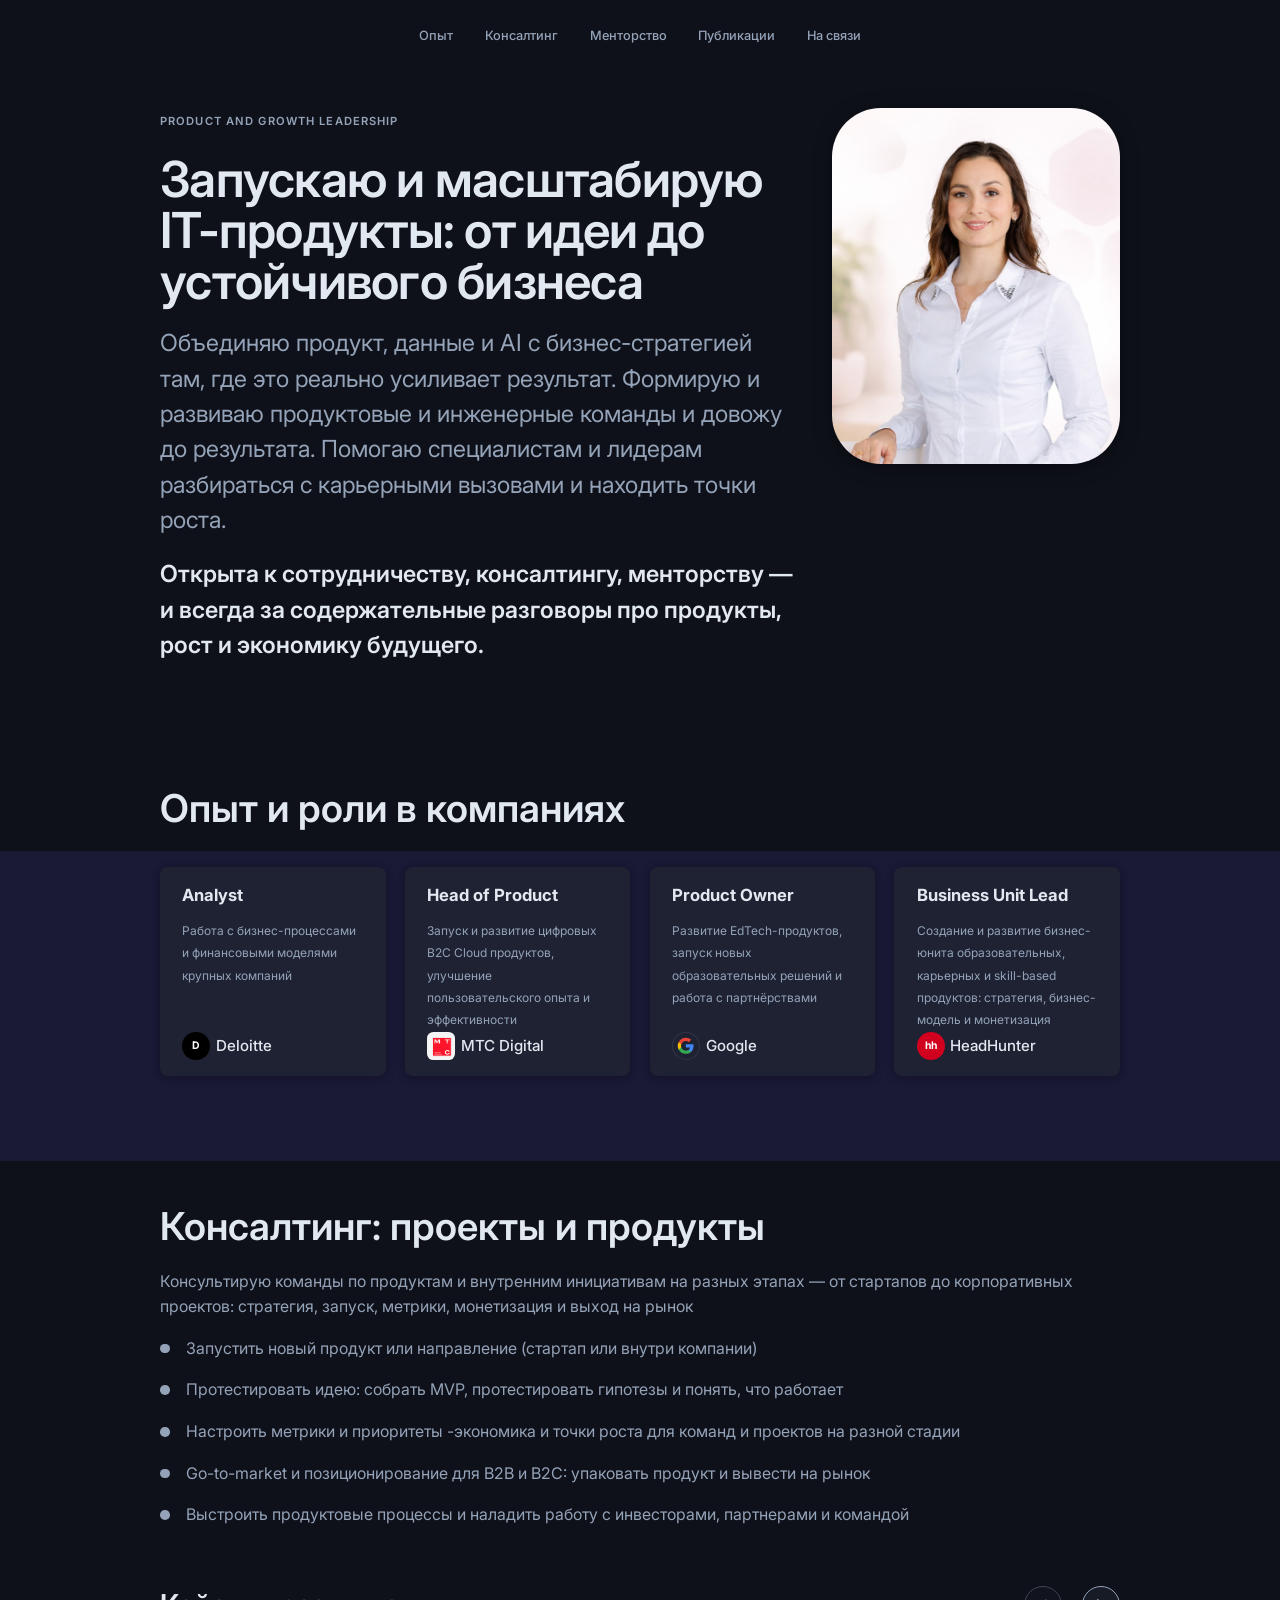
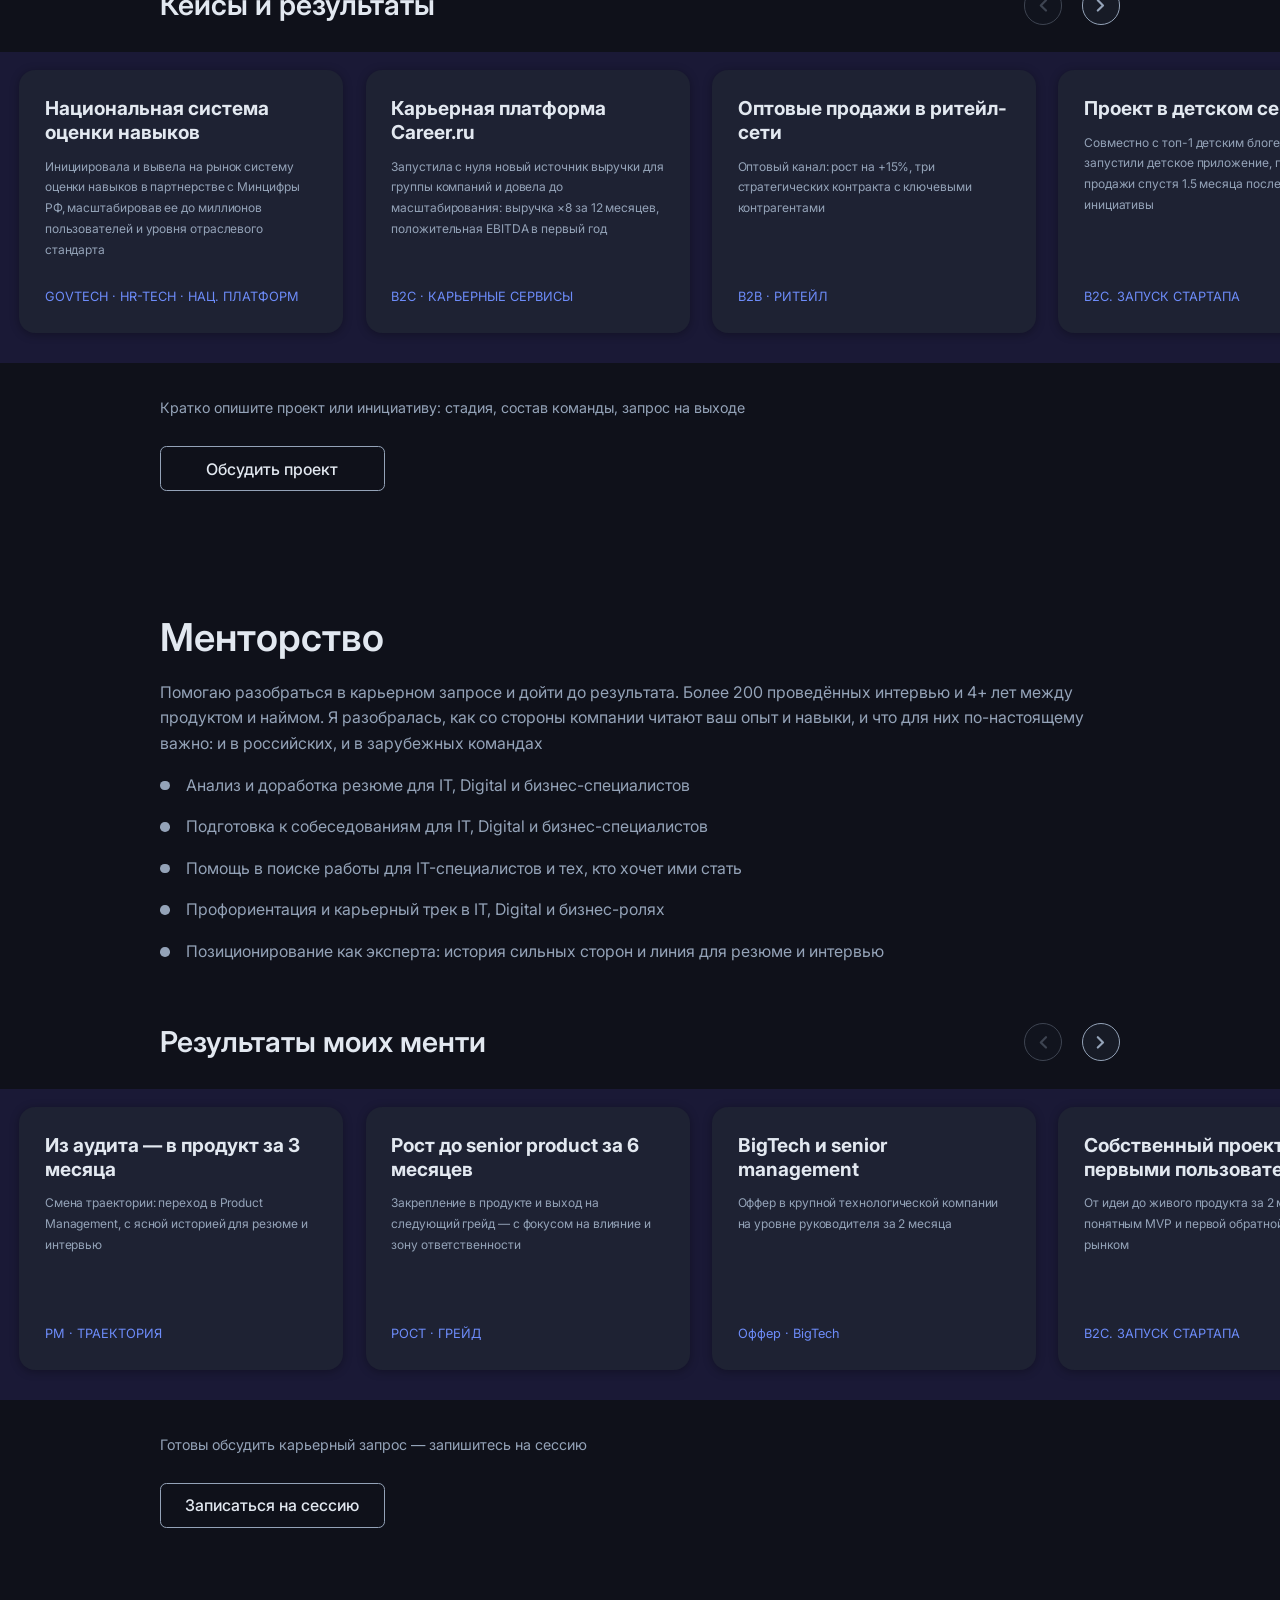
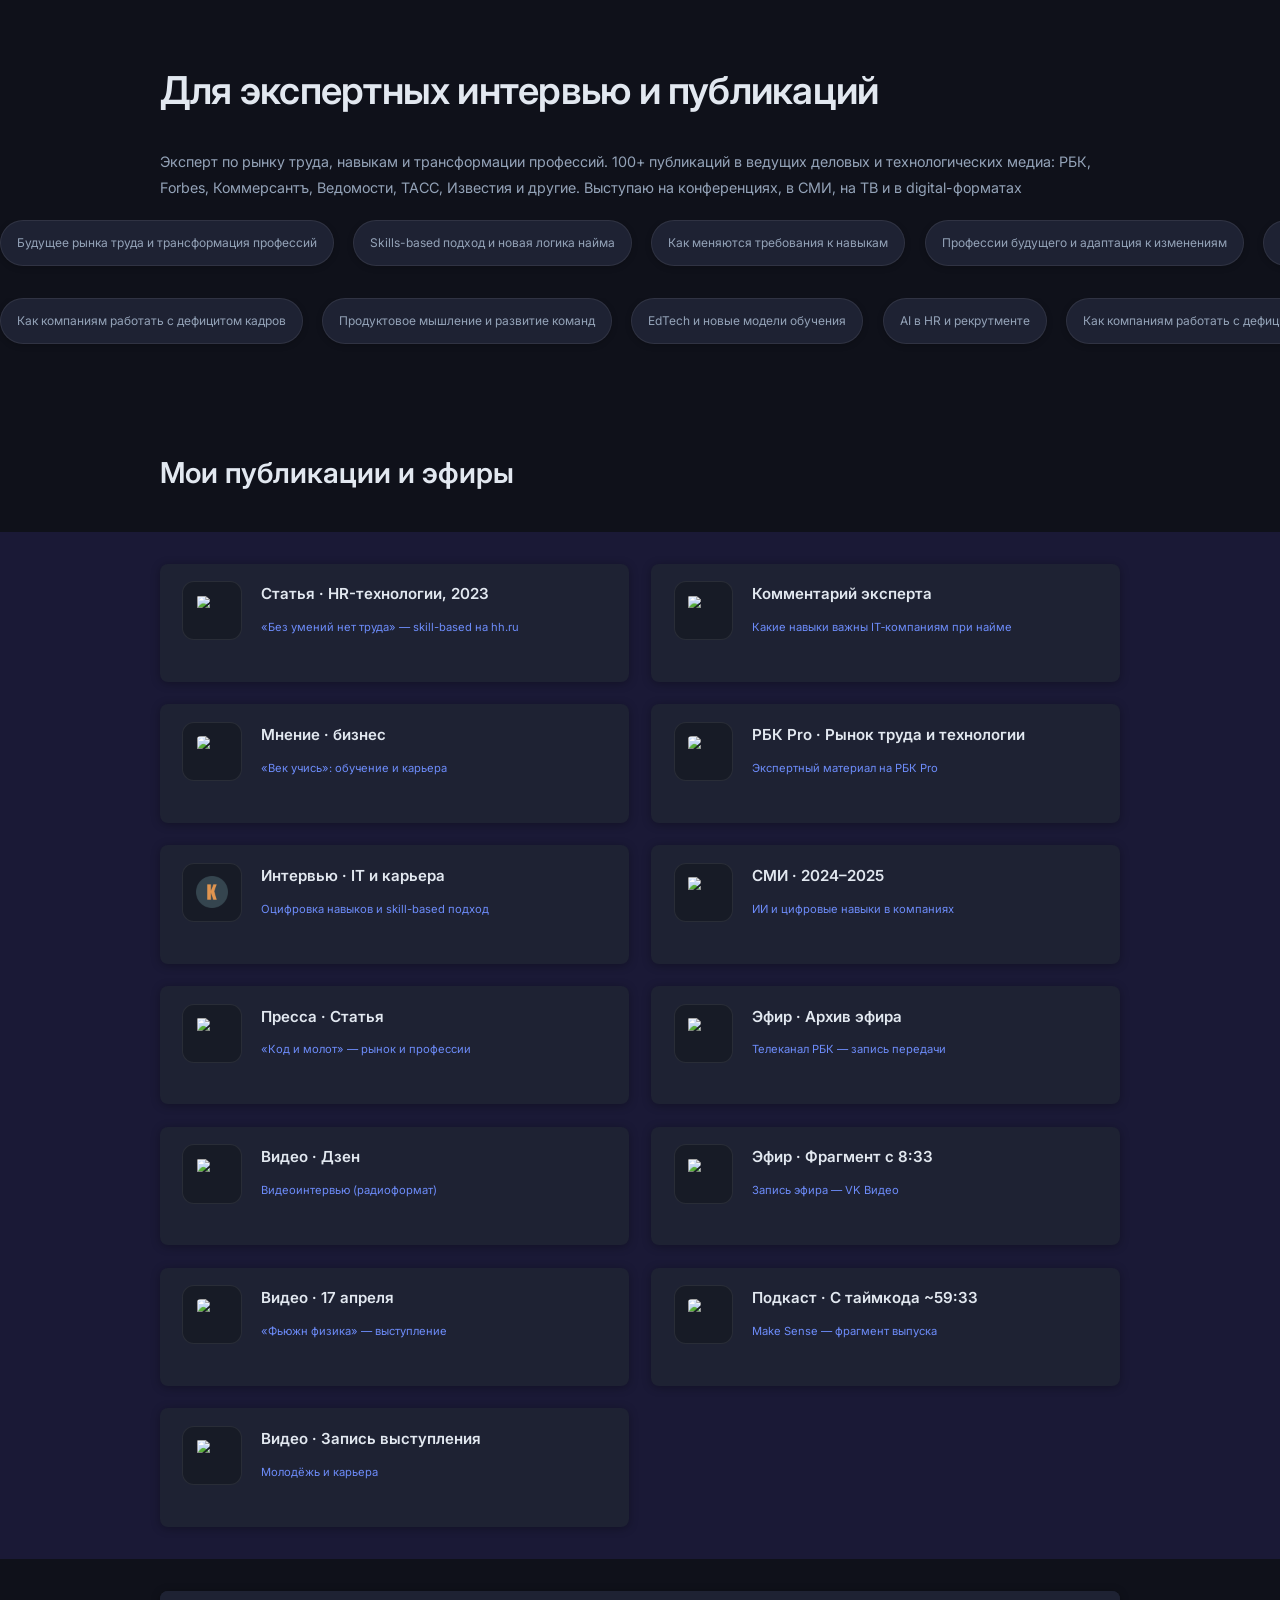
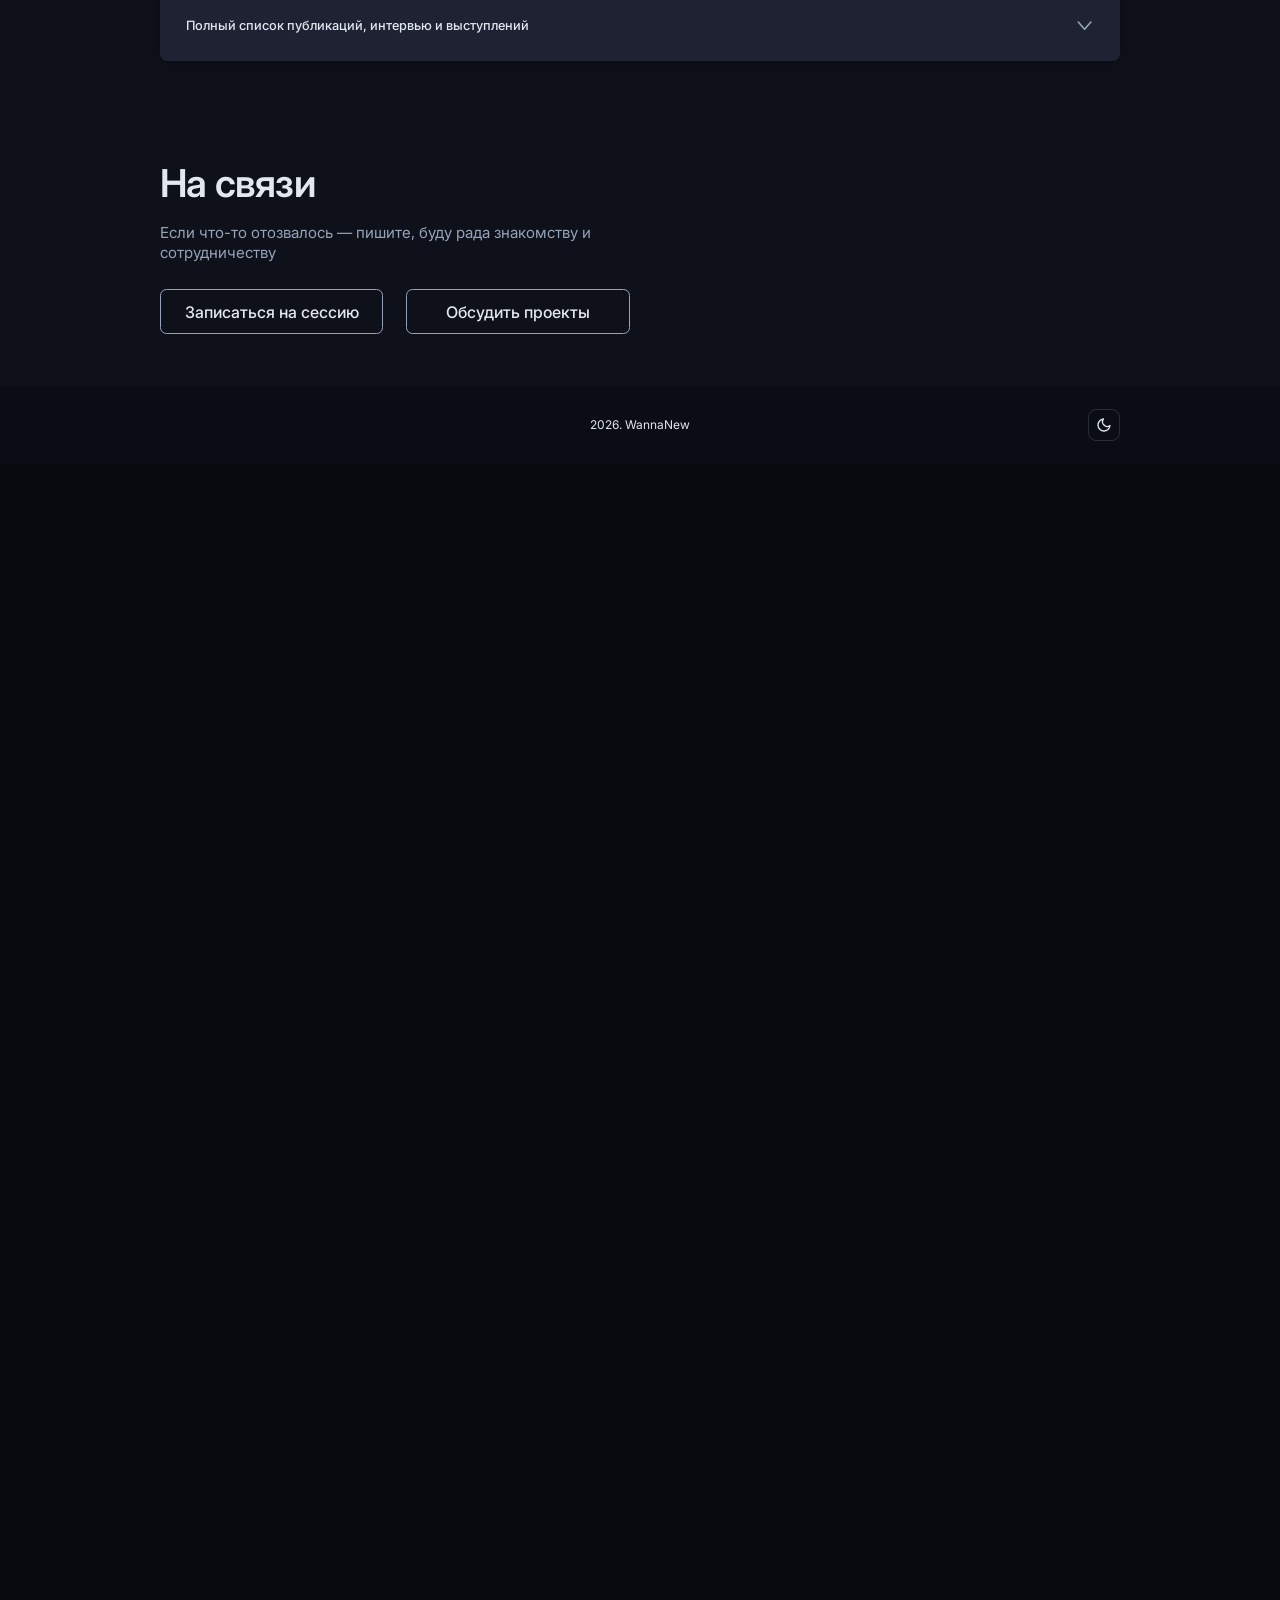
==== commit 2aefa33e: "Описание изменений" ====
--- a/index.html
+++ b/index.html
@@ -1,5 +1,5 @@
 <!doctype html>
-<html lang="ru">
+<html lang="ru" class="dark">
   <head>
     <meta charset="UTF-8" />
     <meta name="viewport" content="width=device-width, initial-scale=1.0" />
@@ -26,7 +26,7 @@
       href="https://fonts.googleapis.com/css2?family=Inter:wght@400;500;600;700&display=swap"
       rel="stylesheet"
     />
-    <link rel="stylesheet" href="styles.css?v=46" />
+    <link rel="stylesheet" href="styles.css?v=48" />
   </head>
   <body>
 
@@ -671,6 +671,15 @@
     <footer class="site-footer" role="contentinfo">
       <div class="site-footer__inner">
         <p class="site-footer__copy">2026. WannaNew</p>
+        <button class="theme-toggle" id="theme-toggle" type="button" aria-label="Переключить тему">
+          <svg class="theme-toggle__icon theme-toggle__icon--sun" width="20" height="20" viewBox="0 0 24 24" fill="none" aria-hidden="true">
+            <circle cx="12" cy="12" r="5" stroke="currentColor" stroke-width="2"/>
+            <path d="M12 1v2M12 21v2M4.22 4.22l1.42 1.42M18.36 18.36l1.42 1.42M1 12h2M21 12h2M4.22 19.78l1.42-1.42M18.36 5.64l1.42-1.42" stroke="currentColor" stroke-width="2" stroke-linecap="round"/>
+          </svg>
+          <svg class="theme-toggle__icon theme-toggle__icon--moon" width="20" height="20" viewBox="0 0 24 24" fill="none" aria-hidden="true">
+            <path d="M21 12.79A9 9 0 1 1 11.21 3a7 7 0 0 0 9.79 9.79Z" stroke="currentColor" stroke-width="2" stroke-linecap="round" stroke-linejoin="round"/>
+          </svg>
+        </button>
       </div>
     </footer>
 
@@ -777,6 +786,33 @@
             }
           });
         }
+
+        const themeToggle = document.getElementById("theme-toggle");
+        const html = document.documentElement;
+        const THEME_KEY = "theme";
+
+        const applyTheme = (dark, animate) => {
+          if (animate) {
+            html.classList.add("theme-transitioning");
+            requestAnimationFrame(() => {
+              requestAnimationFrame(() => {
+                html.classList.toggle("dark", dark);
+                setTimeout(() => html.classList.remove("theme-transitioning"), 400);
+              });
+            });
+          } else {
+            html.classList.toggle("dark", dark);
+          }
+          localStorage.setItem(THEME_KEY, dark ? "dark" : "light");
+          themeToggle?.setAttribute("aria-label", dark ? "Светлая тема" : "Тёмная тема");
+        };
+
+        const stored = localStorage.getItem(THEME_KEY);
+        if (stored === "light") applyTheme(false, false);
+
+        themeToggle?.addEventListener("click", () => {
+          applyTheme(!html.classList.contains("dark"), true);
+        });
       })();
     </script>
 
--- a/styles.css
+++ b/styles.css
@@ -1754,6 +1754,10 @@
 .site-footer__inner {
   width: var(--container);
   margin: 0 auto;
+  display: flex;
+  align-items: center;
+  justify-content: center;
+  position: relative;
 }
 
 .site-footer__copy {
@@ -1761,8 +1765,35 @@
   font-size: 15px;
   line-height: 19px;
   color: #e0e5f3;
-  text-align: center;
-}
+}
+
+.theme-toggle {
+  position: absolute;
+  right: 0;
+  top: 50%;
+  transform: translateY(-50%);
+  width: 40px;
+  height: 40px;
+  border: 1.5px solid rgba(224, 229, 243, 0.3);
+  border-radius: 10px;
+  background: transparent;
+  color: #e0e5f3;
+  cursor: pointer;
+  display: inline-flex;
+  align-items: center;
+  justify-content: center;
+  transition: border-color 0.2s ease, background-color 0.2s ease, color 0.2s ease;
+  -webkit-tap-highlight-color: transparent;
+  touch-action: manipulation;
+  appearance: none;
+  -webkit-appearance: none;
+}
+
+.theme-toggle__icon--moon { display: none; }
+.theme-toggle__icon--sun  { display: block; }
+
+html.dark .theme-toggle__icon--moon { display: block; }
+html.dark .theme-toggle__icon--sun  { display: none; }
 
 @media (max-width: 980px) {
   .contact {
@@ -1813,6 +1844,258 @@
   .site-footer__copy {
     font-size: 13px;
   }
+}
+
+/* ================================================================
+   Dark theme
+   ================================================================ */
+html.dark {
+  --dm-bg: #0f111a;
+  --dm-surface: #171b26;
+  --dm-card: #1e2233;
+  --dm-border: rgba(255, 255, 255, 0.08);
+  --dm-text: #e2e8f0;
+  --dm-text-muted: #94a3b8;
+  --dm-accent-purple-bg: rgba(105, 81, 255, 0.12);
+  color-scheme: dark;
+}
+
+html.dark body {
+  background: #07090f;
+  color: var(--dm-text);
+}
+
+html.dark .hero {
+  background: var(--dm-bg);
+}
+
+html.dark .hero__title,
+html.dark .consulting__title,
+html.dark .roles__title,
+html.dark .publications__title,
+html.dark .publications-grid__title,
+html.dark .contact__title,
+html.dark .faq-toggle__label {
+  color: var(--dm-text);
+}
+
+html.dark .hero__kicker {
+  color: var(--dm-text-muted);
+}
+
+html.dark .hero__description,
+html.dark .consulting__intro,
+html.dark .consulting__lead,
+html.dark .consulting__list li,
+html.dark .publications__intro,
+html.dark .contact__lead {
+  color: var(--dm-text-muted);
+}
+
+html.dark .hero__description.hero__description--emphasis {
+  color: var(--dm-text);
+}
+
+html.dark .hero__right img {
+  box-shadow: 0 4px 24px rgba(0, 0, 0, 0.4);
+}
+
+html.dark .hero__navbar {
+  background: var(--dm-bg);
+  border-bottom-color: var(--dm-border);
+}
+
+html.dark .hero__links {
+  background: var(--dm-bg);
+}
+
+html.dark .hero__links a {
+  color: var(--dm-text-muted);
+}
+
+html.dark .hero__menu-toggle-bars,
+html.dark .hero__menu-toggle-bars::before,
+html.dark .hero__menu-toggle-bars::after {
+  background: var(--dm-text);
+}
+
+html.dark .roles {
+  background: var(--dm-bg);
+}
+
+html.dark .roles::before {
+  background: var(--dm-accent-purple-bg);
+}
+
+html.dark .role-card {
+  background: var(--dm-card);
+  box-shadow: 0 2px 12px rgba(0, 0, 0, 0.3);
+  border-color: var(--dm-border);
+}
+
+html.dark .role-card__role {
+  color: var(--dm-text);
+}
+
+html.dark .role-card__desc {
+  color: var(--dm-text-muted);
+}
+
+html.dark .role-card__company {
+  color: var(--dm-text);
+  border-top-color: var(--dm-border);
+}
+
+html.dark .role-card__logo--google {
+  background: var(--dm-card);
+  border-color: var(--dm-border);
+}
+
+html.dark .consulting {
+  background: var(--dm-bg);
+}
+
+html.dark .consulting__list li::before {
+  background: var(--dm-text-muted);
+}
+
+html.dark .consulting__cases-wrap {
+  background: var(--dm-accent-purple-bg);
+}
+
+html.dark .consulting__card {
+  background: var(--dm-card);
+  box-shadow: 0 2px 12px rgba(0, 0, 0, 0.3);
+}
+
+html.dark .consulting__card h4 {
+  color: var(--dm-text);
+}
+
+html.dark .consulting__card p {
+  color: var(--dm-text-muted);
+}
+
+html.dark .consulting__card span {
+  color: #6d8cfa;
+}
+
+html.dark .consulting__cases-head h3 {
+  color: var(--dm-text);
+}
+
+html.dark .consulting__cases-arrows button {
+  border-color: var(--dm-text-muted);
+  background: var(--dm-surface);
+  color: var(--dm-text-muted);
+}
+
+html.dark .consulting__cta {
+  border-color: var(--dm-text-muted);
+  background: transparent;
+  color: var(--dm-text);
+}
+
+html.dark .publications {
+  background: var(--dm-bg);
+}
+
+html.dark .publications-marquee__pill {
+  background: var(--dm-card);
+  color: var(--dm-text-muted);
+  border-color: var(--dm-border);
+  box-shadow: 0 2px 8px rgba(0, 0, 0, 0.2);
+}
+
+html.dark .publications-grid {
+  background: var(--dm-bg);
+}
+
+html.dark .publications-grid__bg {
+  background: var(--dm-accent-purple-bg);
+}
+
+html.dark .pub-card {
+  background: var(--dm-card);
+  box-shadow: 0 2px 12px rgba(0, 0, 0, 0.3);
+}
+
+html.dark .pub-card__icon {
+  background: var(--dm-surface);
+  border-color: var(--dm-border);
+}
+
+html.dark .pub-card__title {
+  color: var(--dm-text);
+}
+
+html.dark .pub-card__link {
+  color: #6d8cfa;
+}
+
+html.dark .publications-grid__footer {
+  background: var(--dm-bg);
+}
+
+html.dark .faq-accordion {
+  background: var(--dm-card);
+  box-shadow: 0 2px 12px rgba(0, 0, 0, 0.3);
+}
+
+html.dark .faq-toggle {
+  background: var(--dm-card);
+  color: var(--dm-text);
+}
+
+html.dark .faq-accordion.is-open .faq-toggle {
+  border-bottom-color: var(--dm-border);
+}
+
+html.dark .faq-toggle__chev {
+  color: var(--dm-text-muted);
+}
+
+html.dark .faq-list {
+  background: var(--dm-card);
+}
+
+html.dark .faq-list li {
+  border-bottom-color: rgba(255, 255, 255, 0.06);
+}
+
+html.dark .faq-list li a {
+  color: #6d8cfa;
+}
+
+html.dark .faq-list .pub-group-label {
+  color: var(--dm-text);
+}
+
+html.dark .contact {
+  background: var(--dm-bg);
+}
+
+html.dark .contact__cta {
+  border-color: var(--dm-text-muted);
+  background: transparent;
+  color: var(--dm-text);
+}
+
+html.dark .site-footer {
+  background: #0b0d14;
+}
+
+html.dark .theme-toggle {
+  border-color: rgba(224, 229, 243, 0.15);
+}
+
+/* smooth colour transition on theme change */
+html.theme-transitioning,
+html.theme-transitioning *,
+html.theme-transitioning *::before,
+html.theme-transitioning *::after {
+  transition: background-color 0.35s ease, color 0.35s ease, border-color 0.35s ease,
+    box-shadow 0.35s ease !important;
 }
 
 /* На тач-экранах после тапа браузер держит «ложный» :hover — стили наведения только для мыши */
@@ -1872,4 +2155,44 @@
   .faq-list li a:hover {
     text-decoration: underline;
   }
-}
+
+  .theme-toggle:hover {
+    border-color: rgba(224, 229, 243, 0.6);
+    background: rgba(255, 255, 255, 0.08);
+  }
+
+  html.dark .hero__menu-toggle:hover {
+    background: rgba(255, 255, 255, 0.08);
+  }
+
+  html.dark .hero__links a:hover {
+    background: rgba(255, 255, 255, 0.06);
+    color: var(--dm-text);
+  }
+
+  html.dark .consulting__cases-arrows button:not(:disabled):hover {
+    background: rgba(255, 255, 255, 0.08);
+    color: var(--dm-text);
+    border-color: var(--dm-text);
+  }
+
+  html.dark .consulting__cta:hover {
+    background: rgba(255, 255, 255, 0.06);
+    color: var(--dm-text);
+    border-color: var(--dm-text);
+  }
+
+  html.dark .contact__cta:hover {
+    background: rgba(255, 255, 255, 0.06);
+    color: var(--dm-text);
+    border-color: var(--dm-text);
+  }
+
+  html.dark .pub-card:hover {
+    box-shadow: 0 4px 16px rgba(0, 0, 0, 0.4);
+  }
+
+  html.dark .faq-accordion:hover {
+    box-shadow: 0 4px 16px rgba(0, 0, 0, 0.4);
+  }
+}
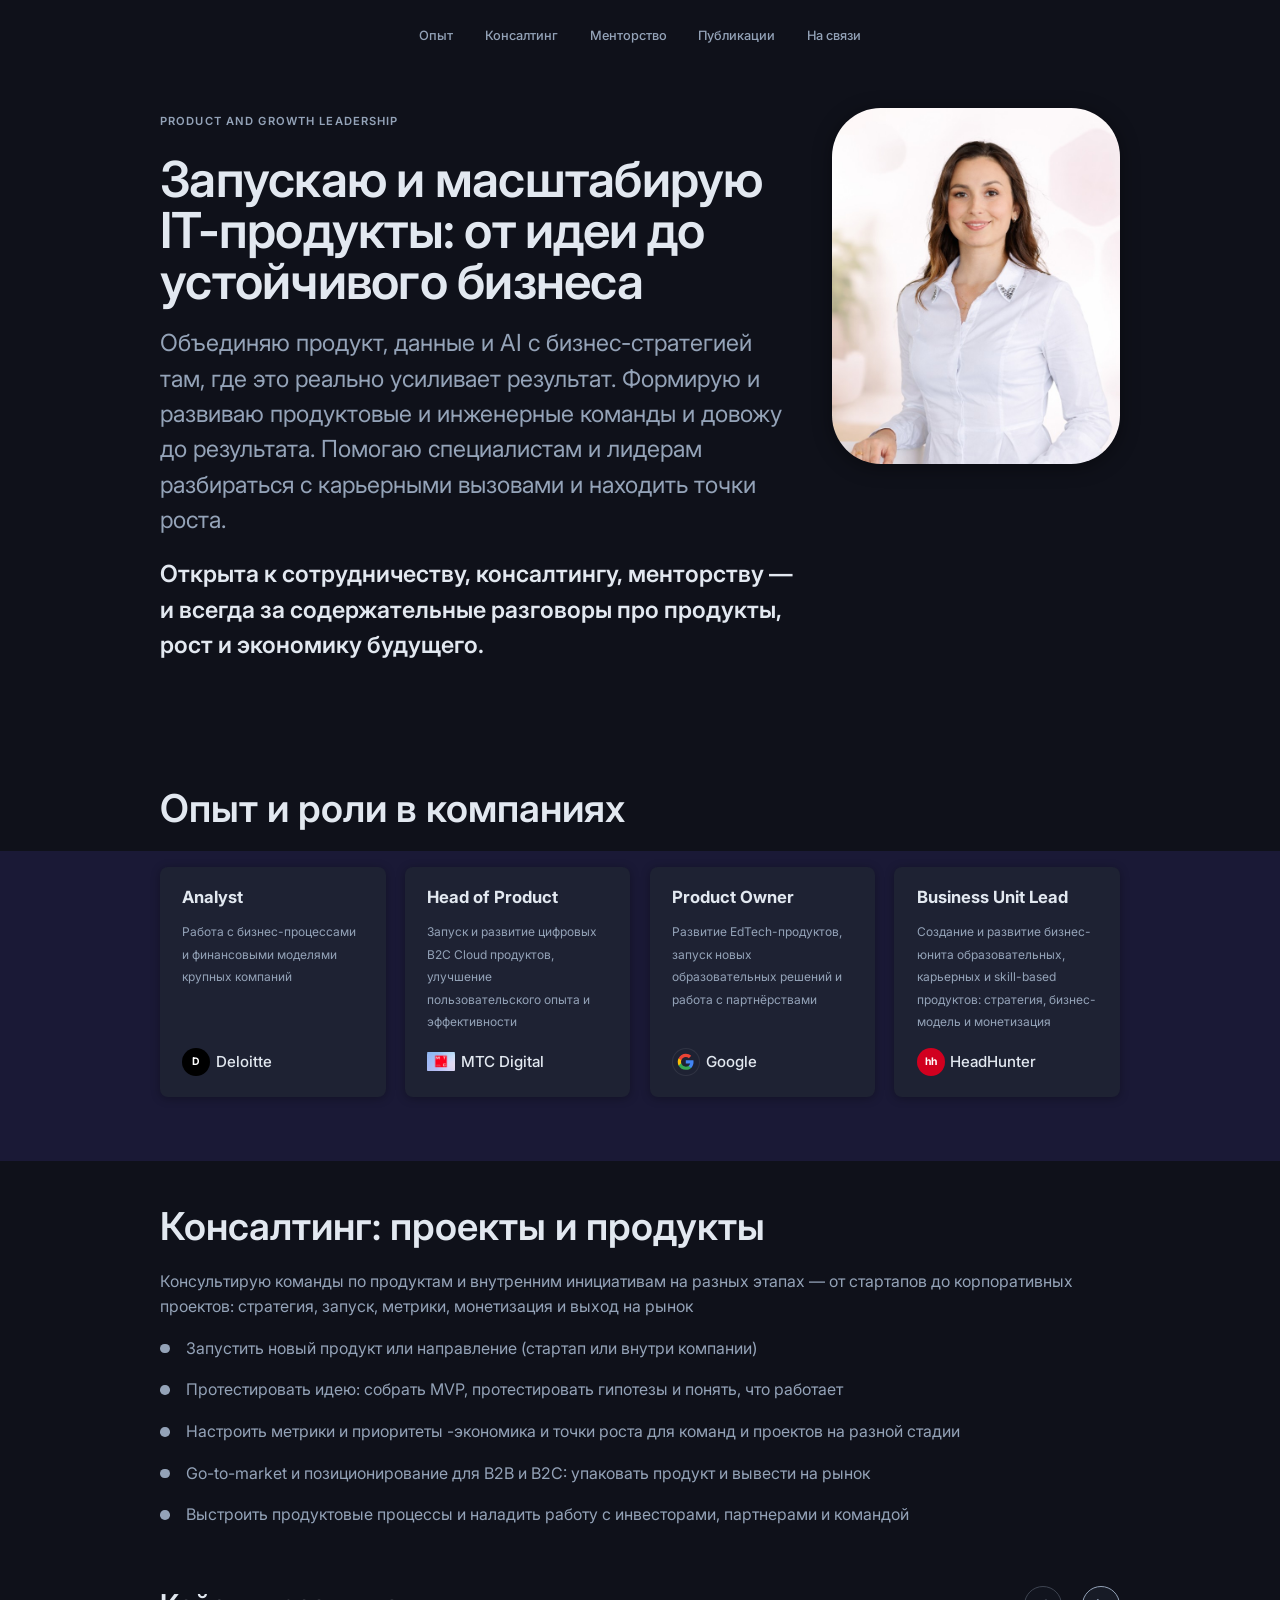
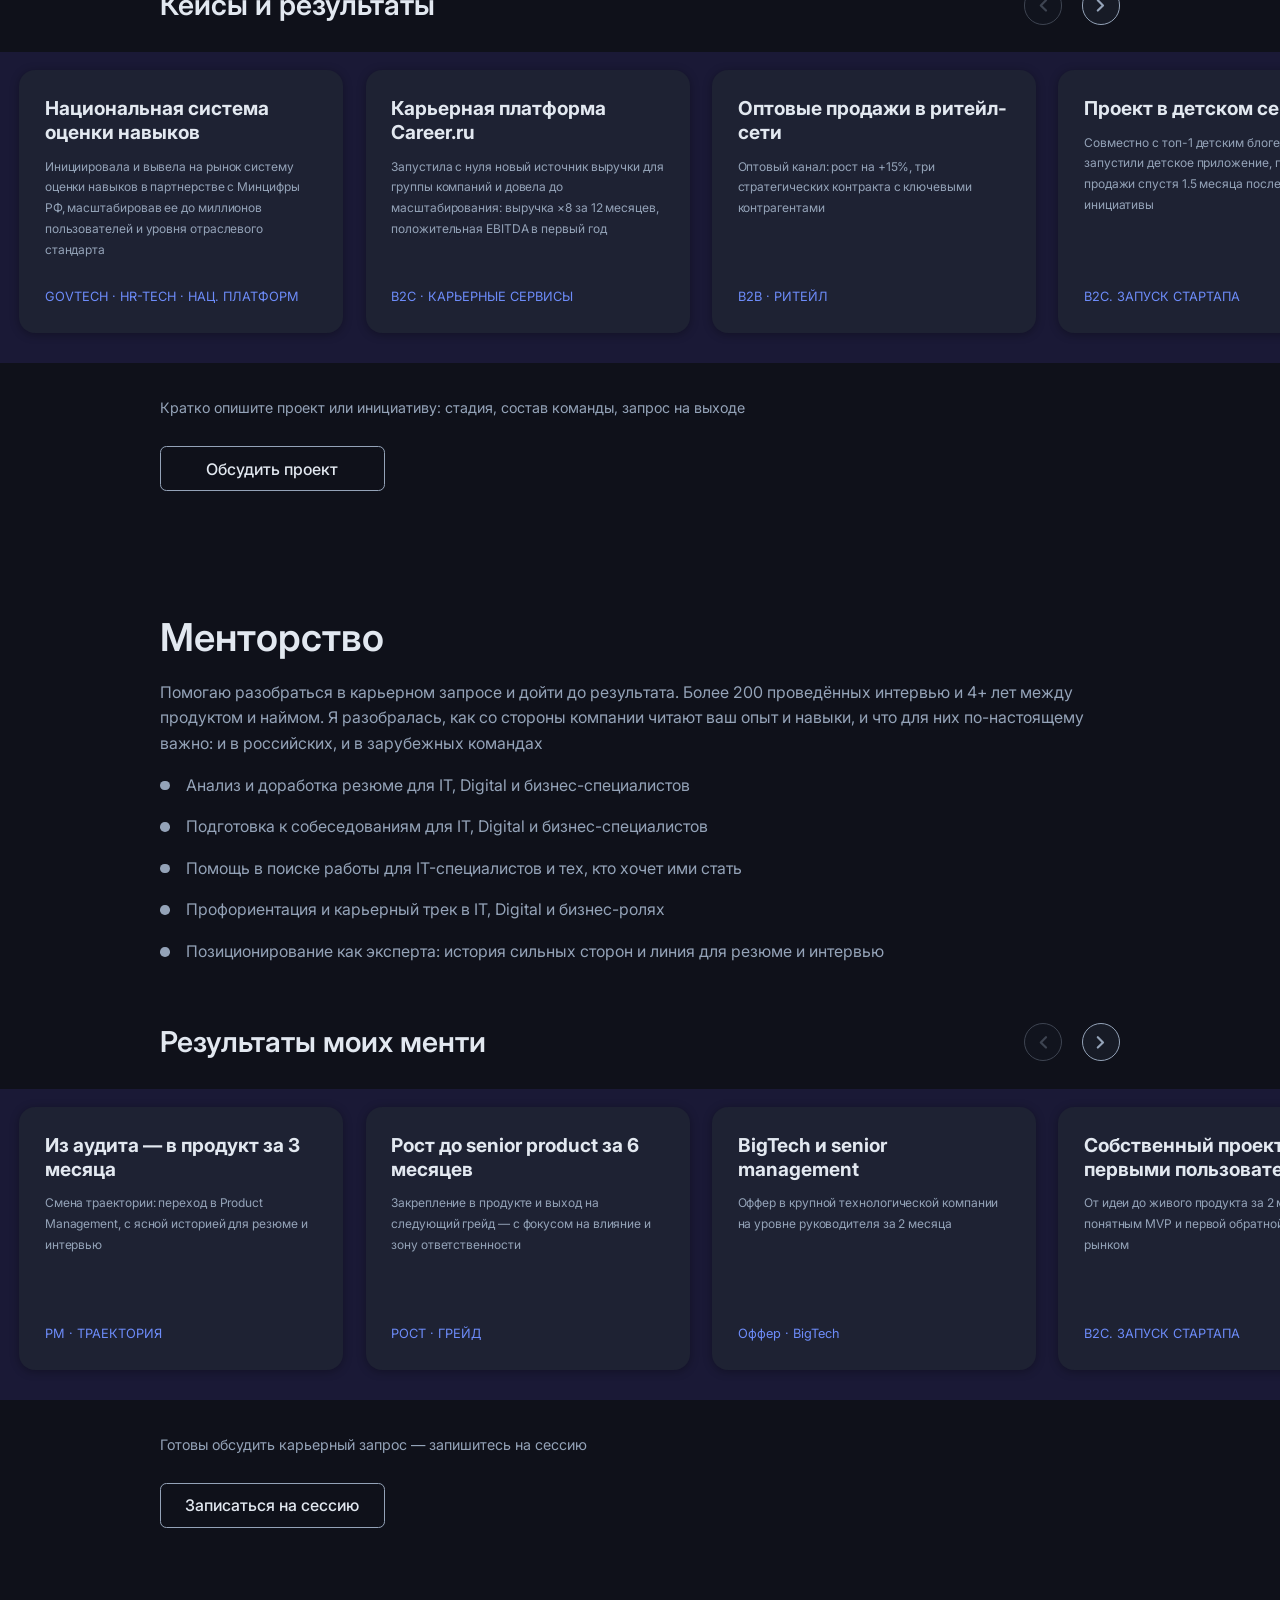
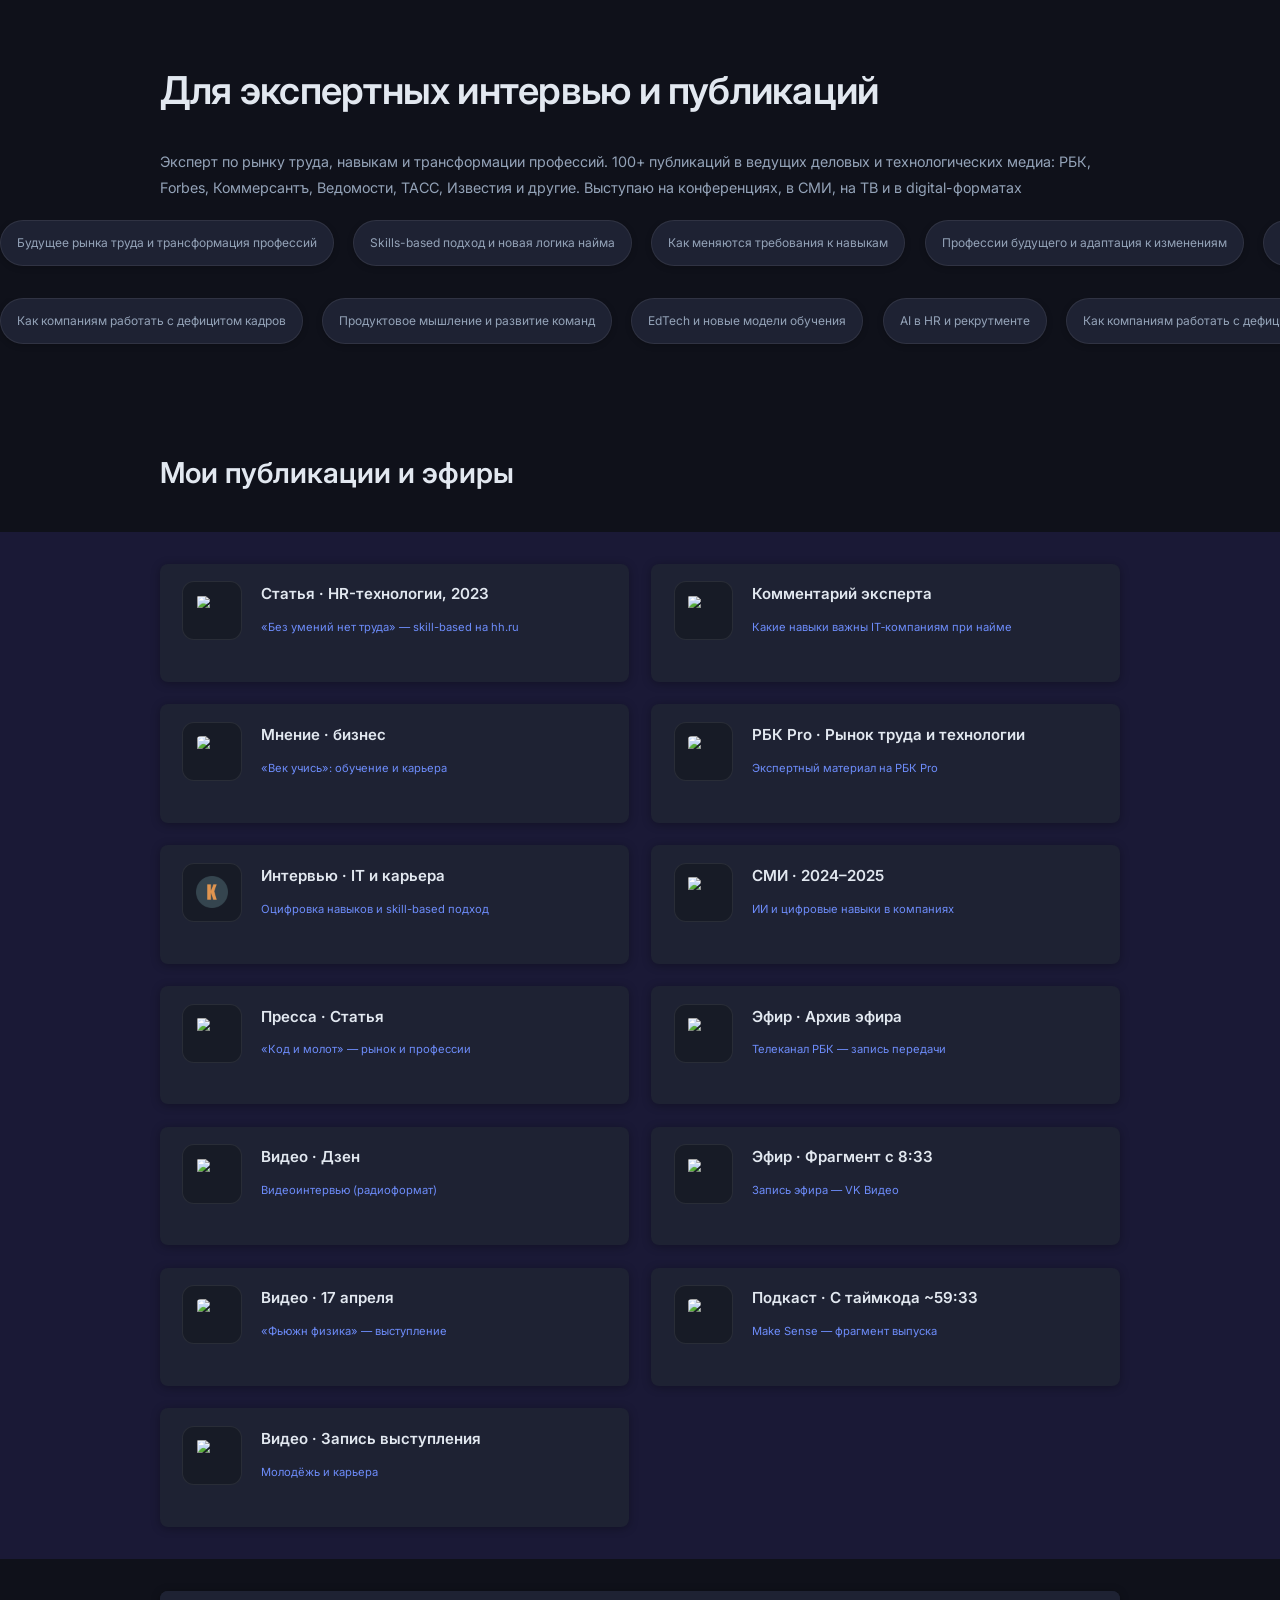
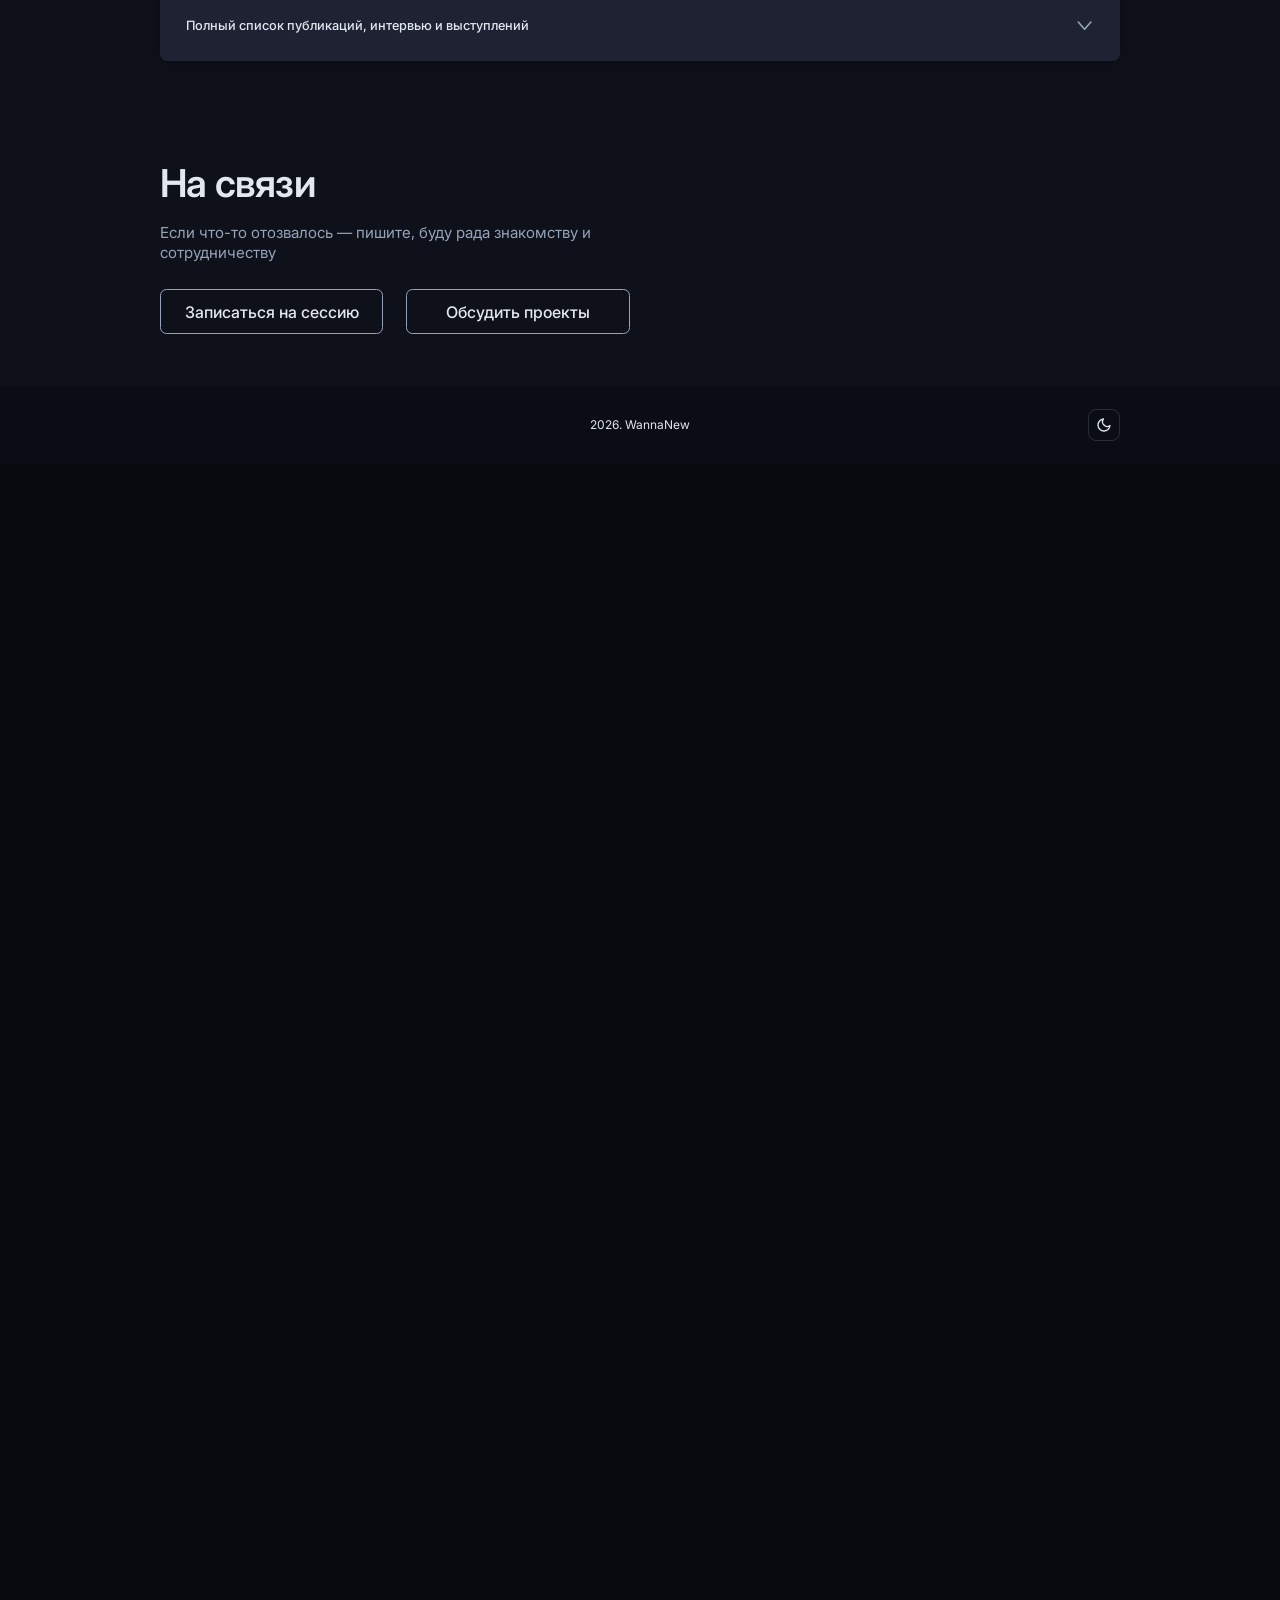
==== commit 2d2f9614: "Краткое описание изменений" ====
--- a/index.html
+++ b/index.html
@@ -26,7 +26,7 @@
       href="https://fonts.googleapis.com/css2?family=Inter:wght@400;500;600;700&display=swap"
       rel="stylesheet"
     />
-    <link rel="stylesheet" href="styles.css?v=48" />
+    <link rel="stylesheet" href="styles.css?v=51" />
   </head>
   <body>
 
@@ -114,10 +114,10 @@
               <span class="role-card__logo role-card__logo--mts" role="img" aria-label="МТС">
                 <img
                   class="role-card__logo-img"
-                  src="assets/mts-logo.png"
+                  src="assets/mts-logo.png?v=2"
                   alt=""
-                  width="70"
-                  height="70"
+                  width="480"
+                  height="320"
                   loading="lazy"
                   decoding="async"
                 />
--- a/styles.css
+++ b/styles.css
@@ -496,7 +496,7 @@
   position: relative;
   background: #fff;
   min-height: 522px;
-  padding: var(--section-bridge-pad-top) 0 61px;
+  padding: var(--section-bridge-pad-top) 0 76px;
 }
 
 .roles::before {
@@ -541,7 +541,7 @@
   border-radius: 10px;
   background: #fff;
   box-shadow: var(--shadow-card);
-  padding: 20px 28px;
+  padding: 22px 28px 26px;
   display: flex;
   flex-direction: column;
 }
@@ -555,7 +555,7 @@
 }
 
 .role-card__desc {
-  margin: 14px 0 0;
+  margin: 14px 0 14px;
   color: var(--text-body);
   font-size: 15px;
   line-height: 28px;
@@ -564,6 +564,7 @@
 
 .role-card__company {
   margin-top: auto;
+  padding-top: 4px;
   display: flex;
   align-items: center;
   gap: 7px;
@@ -594,6 +595,10 @@
   background: transparent;
   border-radius: 8px;
   overflow: hidden;
+}
+
+.role-card__logo--mts .role-card__logo-img {
+  object-fit: contain;
 }
 
 .role-card__logo-img {
@@ -1913,6 +1918,17 @@
   color: var(--dm-text-muted);
 }
 
+html.dark .hero__menu-toggle {
+  background: var(--dm-surface);
+  color: var(--dm-text);
+  border: 1px solid var(--dm-border);
+}
+
+html.dark .hero__menu-toggle:focus-visible {
+  background: rgba(255, 255, 255, 0.1);
+  outline-color: var(--dm-text-muted);
+}
+
 html.dark .hero__menu-toggle-bars,
 html.dark .hero__menu-toggle-bars::before,
 html.dark .hero__menu-toggle-bars::after {
